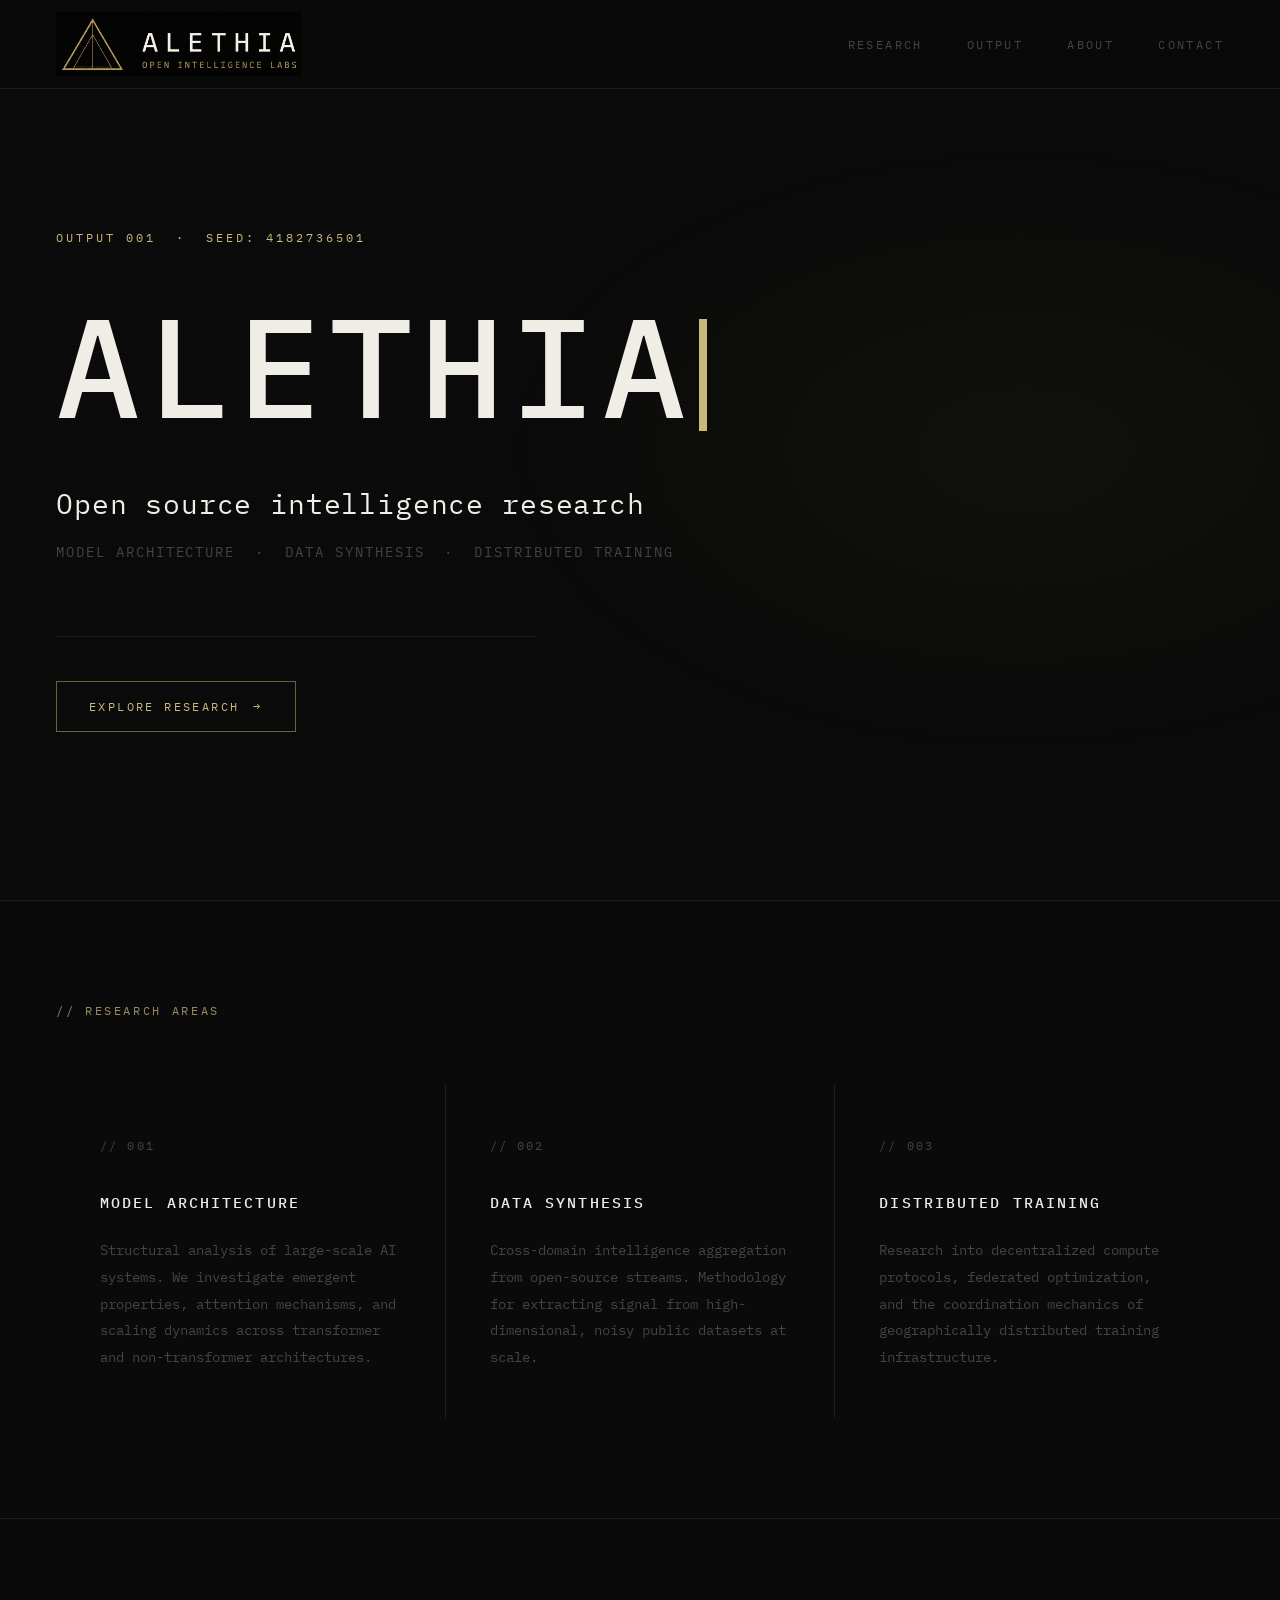
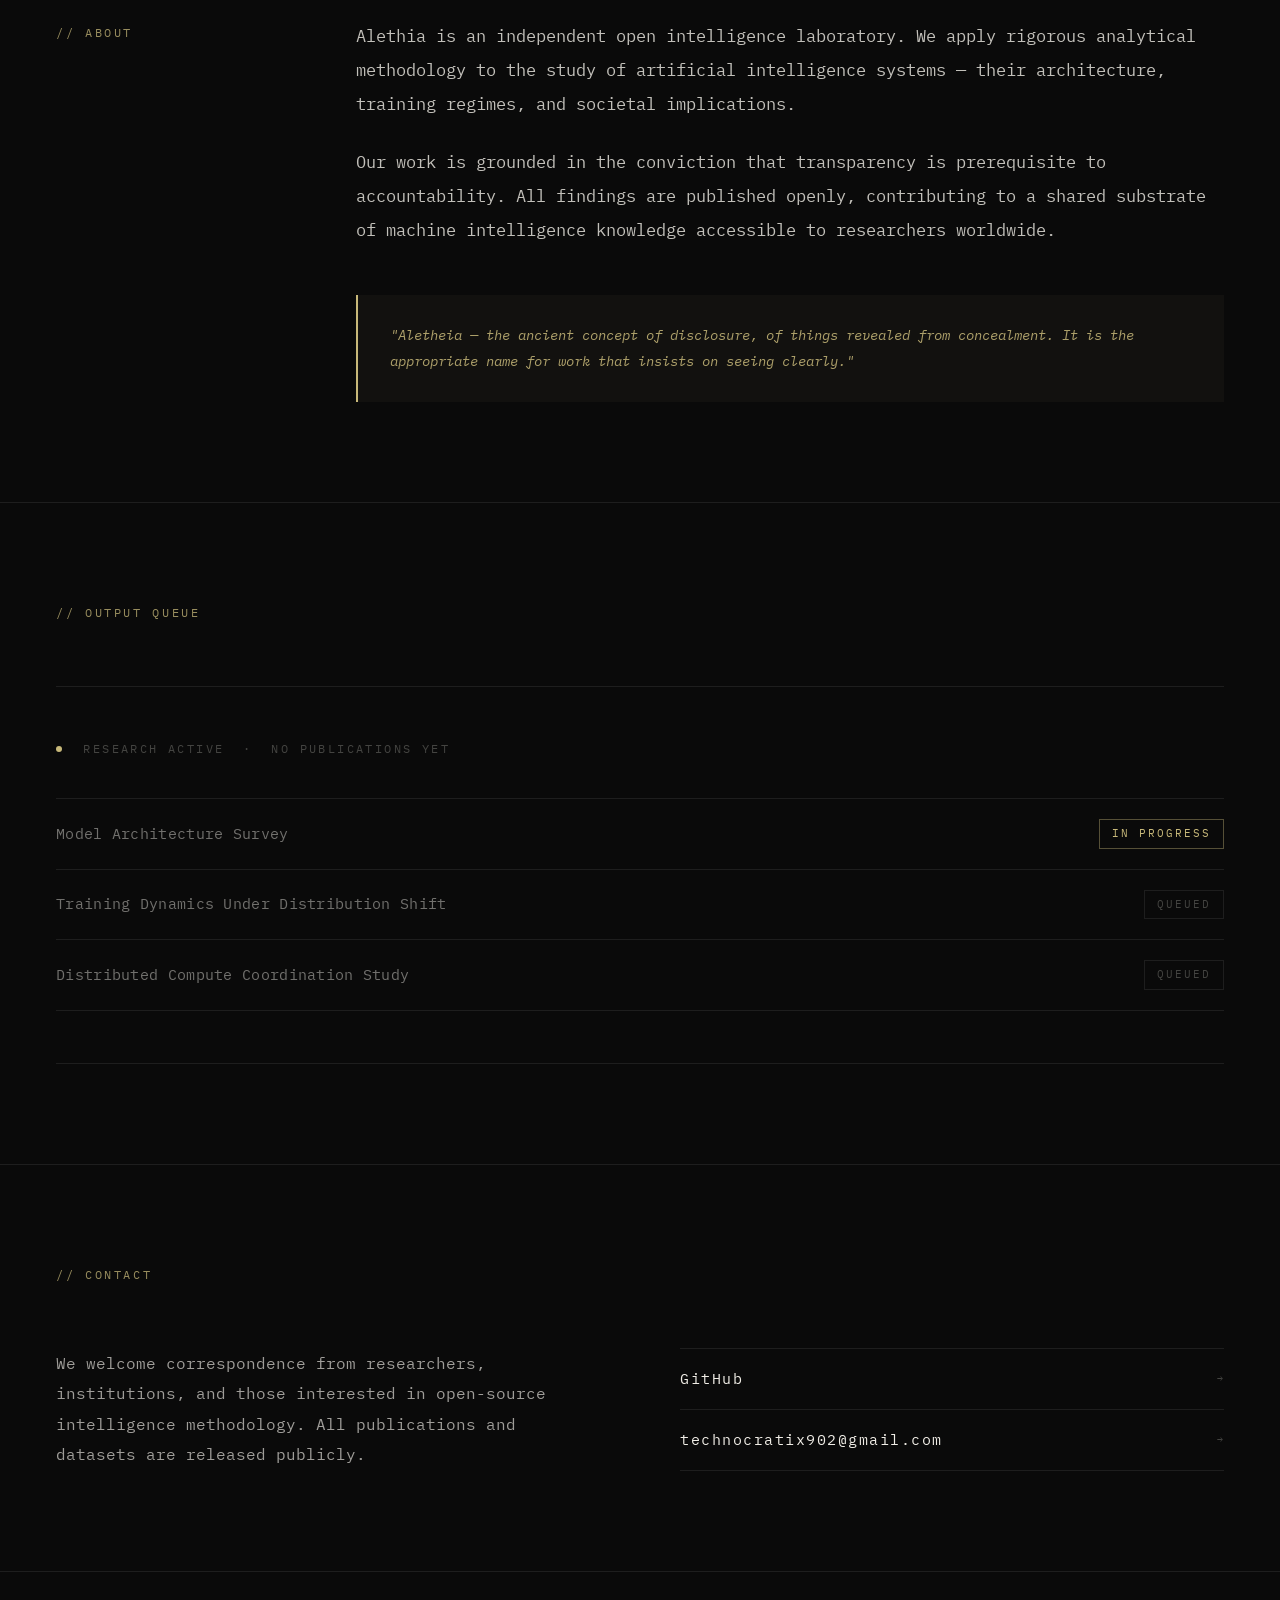
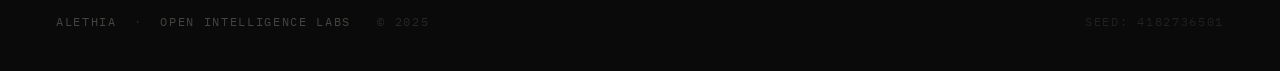
==== index.html @ 5078a52f "Initial site — Alethia Open Intelligence Labs" ====
<!DOCTYPE html>
<html lang="en">
<head>
    <meta charset="UTF-8">
    <meta name="viewport" content="width=device-width, initial-scale=1.0">
    <title>Alethia — Open Intelligence Labs</title>
    <meta name="description" content="Independent open intelligence research. Model architecture · Data synthesis · Distributed training.">
    <link rel="preconnect" href="https://fonts.googleapis.com">
    <link rel="preconnect" href="https://fonts.gstatic.com" crossorigin>
    <link href="https://fonts.googleapis.com/css2?family=IBM+Plex+Mono:ital,wght@0,400;0,500;0,600;1,400&display=swap" rel="stylesheet">
    <style>
        *, *::before, *::after { box-sizing: border-box; margin: 0; padding: 0; }

        :root {
            --void:     #0a0a0a;
            --gold:     #c8b97a;
            --parchment:#f0ede6;
            --surface:  #1e1e1e;
            --muted:    #444441;
            --mono: 'IBM Plex Mono', 'Fira Code', 'JetBrains Mono', monospace;
        }

        html { scroll-behavior: smooth; }

        body {
            background: var(--void);
            color: var(--parchment);
            font-family: var(--mono);
            font-size: 14px;
            font-weight: 400;
            line-height: 1.6;
            -webkit-font-smoothing: antialiased;
            -moz-osx-font-smoothing: grayscale;
        }

        /* ─── NAV ─────────────────────────────────────────────── */
        nav {
            position: fixed;
            top: 0; left: 0; right: 0;
            z-index: 100;
            display: flex;
            align-items: center;
            justify-content: space-between;
            padding: 12px 56px;
            background: rgba(10,10,10,0.92);
            border-bottom: 1px solid var(--surface);
            backdrop-filter: blur(8px);
        }

        .nav-brand {
            display: flex;
            align-items: center;
            text-decoration: none;
        }

        .nav-brand img {
            height: 64px;
            width: auto;
            display: block;
        }

        .nav-links {
            display: flex;
            gap: 44px;
            list-style: none;
        }

        .nav-links a {
            font-size: 12px;
            letter-spacing: 0.2em;
            color: var(--muted);
            text-decoration: none;
            text-transform: uppercase;
            transition: color 0.18s;
        }

        .nav-links a:hover { color: var(--parchment); }

        /* ─── HERO ────────────────────────────────────────────── */
        .hero {
            min-height: 100vh;
            padding: 160px 56px 100px;
            display: flex;
            flex-direction: column;
            justify-content: center;
            position: relative;
            overflow: hidden;
        }

        .hero::before {
            content: '';
            position: absolute;
            inset: 0;
            background: repeating-linear-gradient(
                0deg,
                transparent,
                transparent 3px,
                rgba(255,255,255,0.008) 3px,
                rgba(255,255,255,0.008) 4px
            );
            pointer-events: none;
        }

        .hero::after {
            content: '';
            position: absolute;
            inset: 0;
            background:
                radial-gradient(ellipse 60% 50% at 80% 50%, rgba(200,185,122,0.04) 0%, transparent 70%);
            pointer-events: none;
        }

        .hero-meta {
            font-size: 12px;
            letter-spacing: 0.25em;
            color: var(--gold);
            text-transform: uppercase;
            margin-bottom: 52px;
            opacity: 0.75;
        }

        .hero-title {
            font-size: clamp(64px, 11vw, 140px);
            font-weight: 500;
            letter-spacing: 0.05em;
            line-height: 0.95;
            color: var(--parchment);
            margin-bottom: 44px;
            position: relative;
            z-index: 1;
        }

        .cursor {
            display: inline-block;
            width: 0.055em;
            height: 0.8em;
            background: var(--gold);
            margin-left: 6px;
            vertical-align: middle;
            position: relative;
            top: -0.05em;
            animation: blink 1.1s step-end infinite;
        }

        @keyframes blink {
            0%, 100% { opacity: 1; }
            50%       { opacity: 0; }
        }

        .hero-heading {
            font-size: clamp(19px, 2.4vw, 28px);
            font-weight: 400;
            color: var(--parchment);
            letter-spacing: 0.03em;
            margin-bottom: 14px;
            position: relative;
            z-index: 1;
        }

        .hero-body {
            font-size: 14px;
            color: var(--muted);
            letter-spacing: 0.14em;
            text-transform: uppercase;
            margin-bottom: 72px;
            position: relative;
            z-index: 1;
        }

        .hero-rule {
            width: 480px;
            max-width: 100%;
            height: 1px;
            background: var(--surface);
            margin-bottom: 44px;
        }

        .hero-cta {
            display: inline-flex;
            align-items: center;
            gap: 14px;
            font-size: 12px;
            letter-spacing: 0.2em;
            text-transform: uppercase;
            color: var(--gold);
            text-decoration: none;
            border: 1px solid rgba(200,185,122,0.5);
            padding: 15px 32px;
            position: relative;
            z-index: 1;
            width: fit-content;
            transition: background 0.2s, color 0.2s, border-color 0.2s;
        }

        .hero-cta:hover {
            background: var(--gold);
            color: var(--void);
            border-color: var(--gold);
        }

        .hero-cta-arrow {
            transition: transform 0.2s;
        }

        .hero-cta:hover .hero-cta-arrow { transform: translateX(4px); }

        /* ─── SECTION BASE ────────────────────────────────────── */
        .section {
            padding: 100px 56px;
            border-top: 1px solid var(--surface);
        }

        .section-label {
            font-size: 12px;
            letter-spacing: 0.22em;
            color: var(--gold);
            text-transform: uppercase;
            margin-bottom: 64px;
            opacity: 0.75;
        }

        /* ─── PILLARS ─────────────────────────────────────────── */
        .pillars-grid {
            display: grid;
            grid-template-columns: repeat(3, 1fr);
            background: var(--surface);
            gap: 1px;
        }

        .pillar {
            background: var(--void);
            padding: 52px 44px 48px;
            transition: background 0.18s;
        }

        .pillar:hover { background: #0e0e0e; }

        .pillar-index {
            font-size: 12px;
            letter-spacing: 0.18em;
            color: var(--muted);
            margin-bottom: 36px;
        }

        .pillar-title {
            font-size: 15px;
            font-weight: 500;
            letter-spacing: 0.14em;
            color: var(--parchment);
            text-transform: uppercase;
            margin-bottom: 22px;
        }

        .pillar-desc {
            font-size: 14px;
            color: var(--muted);
            line-height: 1.9;
        }

        /* ─── ABOUT ───────────────────────────────────────────── */
        .about-grid {
            display: grid;
            grid-template-columns: 220px 1fr;
            gap: 80px;
            align-items: start;
        }

        .about-label-col {
            font-size: 12px;
            letter-spacing: 0.22em;
            color: var(--gold);
            text-transform: uppercase;
            opacity: 0.75;
            padding-top: 4px;
        }

        .about-text p {
            font-size: 17px;
            line-height: 2;
            color: rgba(240,237,230,0.8);
        }

        .about-text p + p { margin-top: 24px; }

        .about-callout {
            margin-top: 48px;
            padding: 28px 32px;
            border-left: 2px solid var(--gold);
            background: rgba(200,185,122,0.04);
        }

        .about-callout p {
            font-size: 14px;
            font-style: italic;
            color: var(--gold);
            line-height: 1.8;
            opacity: 0.85;
        }

        /* ─── OUTPUT ──────────────────────────────────────────── */
        .output-pending {
            border-top: 1px solid var(--surface);
            border-bottom: 1px solid var(--surface);
            padding: 52px 0;
        }

        .output-status {
            font-size: 12px;
            letter-spacing: 0.2em;
            color: var(--muted);
            text-transform: uppercase;
            margin-bottom: 40px;
        }

        .output-status-dot {
            display: inline-block;
            width: 6px;
            height: 6px;
            background: var(--gold);
            border-radius: 50%;
            margin-right: 12px;
            vertical-align: middle;
            position: relative;
            top: -1px;
            animation: pulse 2s ease-in-out infinite;
        }

        @keyframes pulse {
            0%, 100% { opacity: 1; }
            50%       { opacity: 0.3; }
        }

        .output-queue {
            list-style: none;
            display: flex;
            flex-direction: column;
            gap: 0;
        }

        .output-queue-item {
            display: flex;
            align-items: center;
            justify-content: space-between;
            padding: 20px 0;
            border-bottom: 1px solid var(--surface);
            gap: 32px;
        }

        .output-queue-item:first-child { border-top: 1px solid var(--surface); }

        .output-queue-title {
            font-size: 15px;
            color: rgba(240,237,230,0.45);
            letter-spacing: 0.02em;
            flex: 1;
        }

        .output-queue-tag {
            font-size: 11px;
            letter-spacing: 0.18em;
            text-transform: uppercase;
            padding: 5px 12px;
            border: 1px solid var(--surface);
            color: var(--muted);
            white-space: nowrap;
        }

        .output-queue-tag.active {
            border-color: rgba(200,185,122,0.4);
            color: var(--gold);
        }

        /* ─── CONTACT ─────────────────────────────────────────── */
        .contact-grid {
            display: grid;
            grid-template-columns: 1fr 1fr;
            gap: 80px;
            align-items: start;
        }

        .contact-intro {
            font-size: 16px;
            color: rgba(240,237,230,0.65);
            line-height: 1.9;
        }

        .contact-links {
            display: flex;
            flex-direction: column;
            gap: 0;
        }

        .contact-link {
            display: flex;
            align-items: center;
            justify-content: space-between;
            padding: 18px 0;
            border-bottom: 1px solid var(--surface);
            text-decoration: none;
            color: var(--parchment);
            font-size: 15px;
            letter-spacing: 0.1em;
            transition: color 0.18s;
        }

        .contact-link:first-child { border-top: 1px solid var(--surface); }
        .contact-link:hover { color: var(--gold); }

        .contact-link-arrow {
            font-size: 10px;
            color: var(--muted);
            transition: color 0.18s, transform 0.18s;
        }

        .contact-link:hover .contact-link-arrow {
            color: var(--gold);
            transform: translateX(4px);
        }

        /* ─── FOOTER ──────────────────────────────────────────── */
        footer {
            padding: 40px 56px;
            border-top: 1px solid var(--surface);
            display: flex;
            align-items: center;
            justify-content: space-between;
        }

        .footer-left {
            font-size: 12px;
            letter-spacing: 0.14em;
            color: var(--muted);
        }

        .footer-left span {
            color: rgba(68,68,65,0.5);
        }

        .footer-right {
            font-size: 12px;
            letter-spacing: 0.14em;
            color: rgba(68,68,65,0.4);
        }

        /* ─── FADE-IN ─────────────────────────────────────────── */
        .fade-in {
            opacity: 0;
            transform: translateY(16px);
            animation: fadeUp 0.7s cubic-bezier(0.16,1,0.3,1) forwards;
        }

        @keyframes fadeUp {
            to { opacity: 1; transform: translateY(0); }
        }

        .hero-meta    { animation-delay: 0.1s; }
        .hero-title   { animation-delay: 0.22s; }
        .hero-heading { animation-delay: 0.32s; }
        .hero-body    { animation-delay: 0.38s; }
        .hero-rule    { animation-delay: 0.44s; }
        .hero-cta     { animation-delay: 0.52s; }

        /* ─── RESPONSIVE ──────────────────────────────────────── */
        @media (max-width: 900px) {
            nav { padding: 18px 28px; }
            .nav-links { display: none; }
            .hero { padding: 120px 28px 80px; }
            .section { padding: 72px 28px; }
            .pillars-grid { grid-template-columns: 1fr; }
            .about-grid { grid-template-columns: 1fr; gap: 28px; }
            .output-item { grid-template-columns: 80px 1fr; }
            .output-date { display: none; }
            .contact-grid { grid-template-columns: 1fr; gap: 48px; }
            footer { padding: 32px 28px; flex-direction: column; gap: 16px; text-align: center; }
        }
    </style>
</head>
<body>

<!-- ── NAV ─────────────────────────────────────────────────────────── -->
<nav>
    <a href="#" class="nav-brand">
        <img src="Logo.png" alt="Alethia — Open Intelligence Labs">
    </a>
    <ul class="nav-links">
        <li><a href="#research">Research</a></li>
        <li><a href="#output">Output</a></li>
        <li><a href="#about">About</a></li>
        <li><a href="#contact">Contact</a></li>
    </ul>
</nav>

<!-- ── HERO ────────────────────────────────────────────────────────── -->
<section class="hero">
    <div class="hero-meta fade-in">OUTPUT 001 &nbsp;·&nbsp; SEED: 4182736501</div>
    <h1 class="hero-title fade-in">ALETHIA<span class="cursor"></span></h1>
    <p class="hero-heading fade-in">Open source intelligence research</p>
    <p class="hero-body fade-in">Model architecture &nbsp;·&nbsp; Data synthesis &nbsp;·&nbsp; Distributed training</p>
    <div class="hero-rule fade-in"></div>
    <a href="#research" class="hero-cta fade-in">
        Explore Research <span class="hero-cta-arrow">→</span>
    </a>
</section>

<!-- ── RESEARCH PILLARS ─────────────────────────────────────────────── -->
<section class="section" id="research">
    <div class="section-label">// Research Areas</div>
    <div class="pillars-grid">
        <div class="pillar">
            <div class="pillar-index">// 001</div>
            <div class="pillar-title">Model Architecture</div>
            <p class="pillar-desc">Structural analysis of large-scale AI systems. We investigate emergent properties, attention mechanisms, and scaling dynamics across transformer and non-transformer architectures.</p>
        </div>
        <div class="pillar">
            <div class="pillar-index">// 002</div>
            <div class="pillar-title">Data Synthesis</div>
            <p class="pillar-desc">Cross-domain intelligence aggregation from open-source streams. Methodology for extracting signal from high-dimensional, noisy public datasets at scale.</p>
        </div>
        <div class="pillar">
            <div class="pillar-index">// 003</div>
            <div class="pillar-title">Distributed Training</div>
            <p class="pillar-desc">Research into decentralized compute protocols, federated optimization, and the coordination mechanics of geographically distributed training infrastructure.</p>
        </div>
    </div>
</section>

<!-- ── ABOUT ────────────────────────────────────────────────────────── -->
<section class="section" id="about">
    <div class="about-grid">
        <div class="about-label-col">// About</div>
        <div class="about-text">
            <p>Alethia is an independent open intelligence laboratory. We apply rigorous analytical methodology to the study of artificial intelligence systems — their architecture, training regimes, and societal implications.</p>
            <p>Our work is grounded in the conviction that transparency is prerequisite to accountability. All findings are published openly, contributing to a shared substrate of machine intelligence knowledge accessible to researchers worldwide.</p>
            <div class="about-callout">
                <p>"Aletheia — the ancient concept of disclosure, of things revealed from concealment. It is the appropriate name for work that insists on seeing clearly."</p>
            </div>
        </div>
    </div>
</section>

<!-- ── OUTPUT ───────────────────────────────────────────────────────── -->
<section class="section" id="output">
    <div class="section-label">// Output Queue</div>
    <div class="output-pending">
        <div class="output-status">
            <span class="output-status-dot"></span>
            Research active &nbsp;·&nbsp; No publications yet
        </div>
        <ul class="output-queue">
            <li class="output-queue-item">
                <span class="output-queue-title">Model Architecture Survey</span>
                <span class="output-queue-tag active">In Progress</span>
            </li>
            <li class="output-queue-item">
                <span class="output-queue-title">Training Dynamics Under Distribution Shift</span>
                <span class="output-queue-tag">Queued</span>
            </li>
            <li class="output-queue-item">
                <span class="output-queue-title">Distributed Compute Coordination Study</span>
                <span class="output-queue-tag">Queued</span>
            </li>
        </ul>
    </div>
</section>

<!-- ── CONTACT ──────────────────────────────────────────────────────── -->
<section class="section" id="contact">
    <div class="section-label">// Contact</div>
    <div class="contact-grid">
        <p class="contact-intro">We welcome correspondence from researchers, institutions, and those interested in open-source intelligence methodology. All publications and datasets are released publicly.</p>
        <div class="contact-links">
            <a href="https://github.com/Alethia-Research" target="_blank" rel="noopener" class="contact-link">
                GitHub
                <span class="contact-link-arrow">→</span>
            </a>
            <a href="mailto:technocratix902@gmail.com" class="contact-link">
                technocratix902@gmail.com
                <span class="contact-link-arrow">→</span>
            </a>
        </div>
    </div>
</section>

<!-- ── FOOTER ───────────────────────────────────────────────────────── -->
<footer>
    <div class="footer-left">
        ALETHIA &nbsp;<span>·</span>&nbsp; OPEN INTELLIGENCE LABS
        &nbsp;&nbsp;<span>© 2025</span>
    </div>
    <div class="footer-right">SEED: 4182736501</div>
</footer>

</body>
</html>
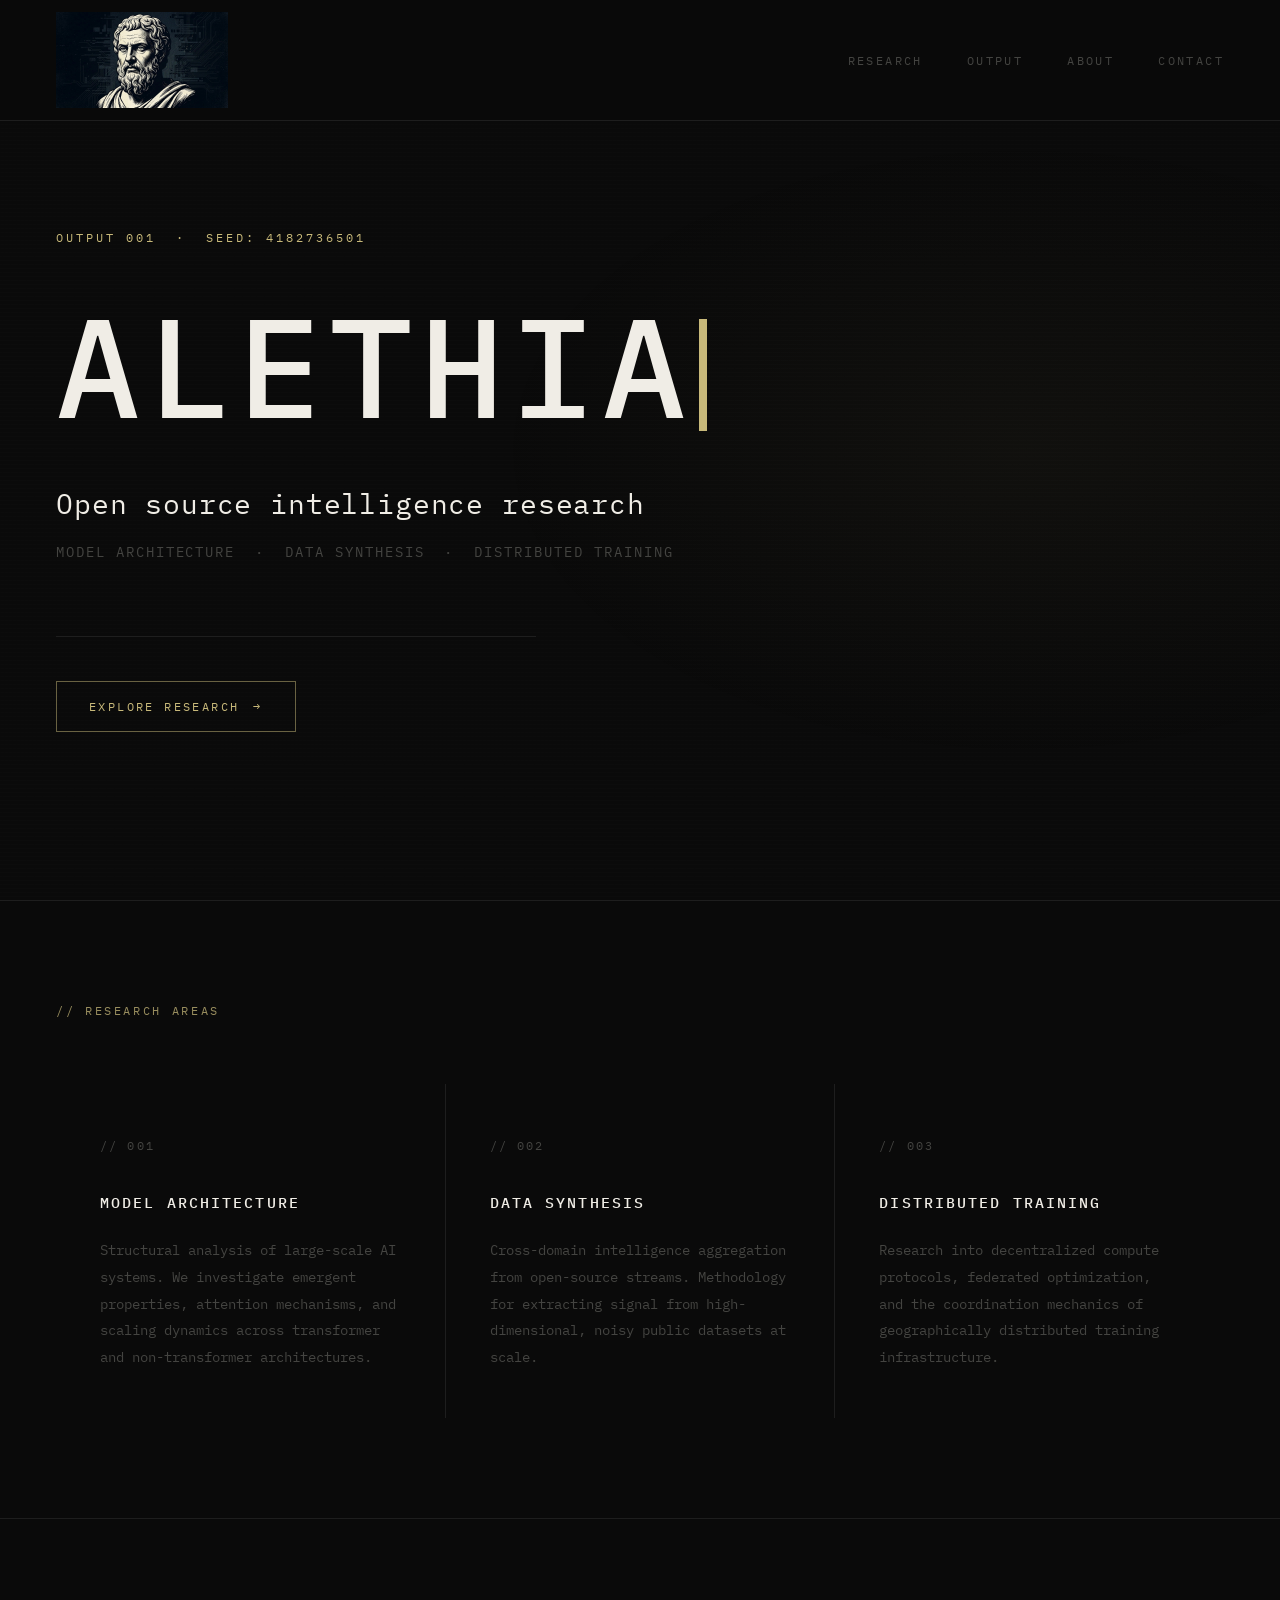
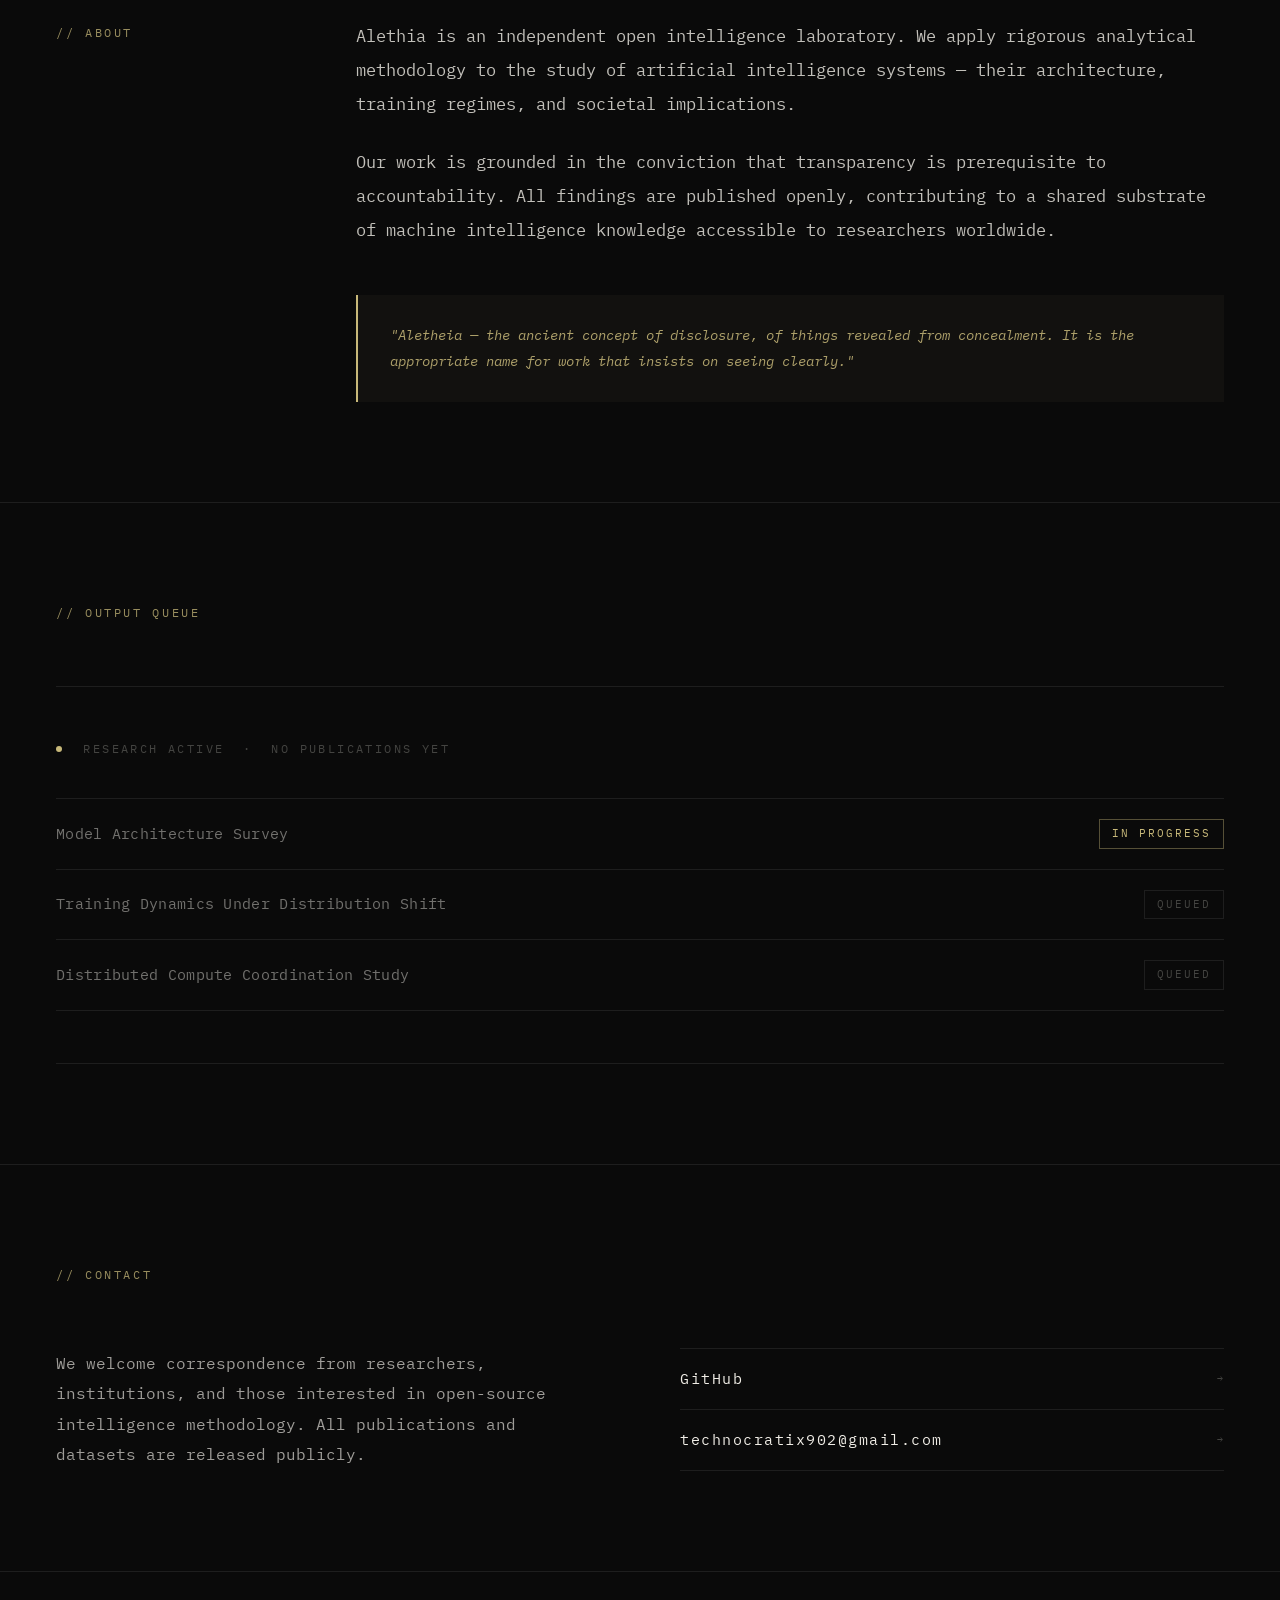
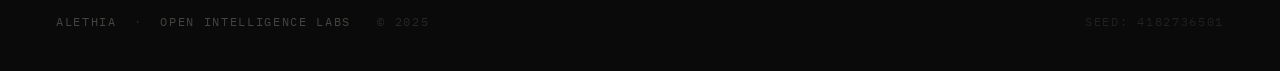
==== commit f863ed52: "feat(nav): swap logo to JPEG and increase nav height to 96px" ====
--- a/index.html
+++ b/index.html
@@ -54,7 +54,7 @@
         }
 
         .nav-brand img {
-            height: 64px;
+            height: 96px;
             width: auto;
             display: block;
         }
@@ -480,7 +480,7 @@
 <!-- ── NAV ─────────────────────────────────────────────────────────── -->
 <nav>
     <a href="#" class="nav-brand">
-        <img src="Logo.png" alt="Alethia — Open Intelligence Labs">
+        <img src="Logo.jpeg" alt="Alethia — Open Intelligence Labs">
     </a>
     <ul class="nav-links">
         <li><a href="#research">Research</a></li>
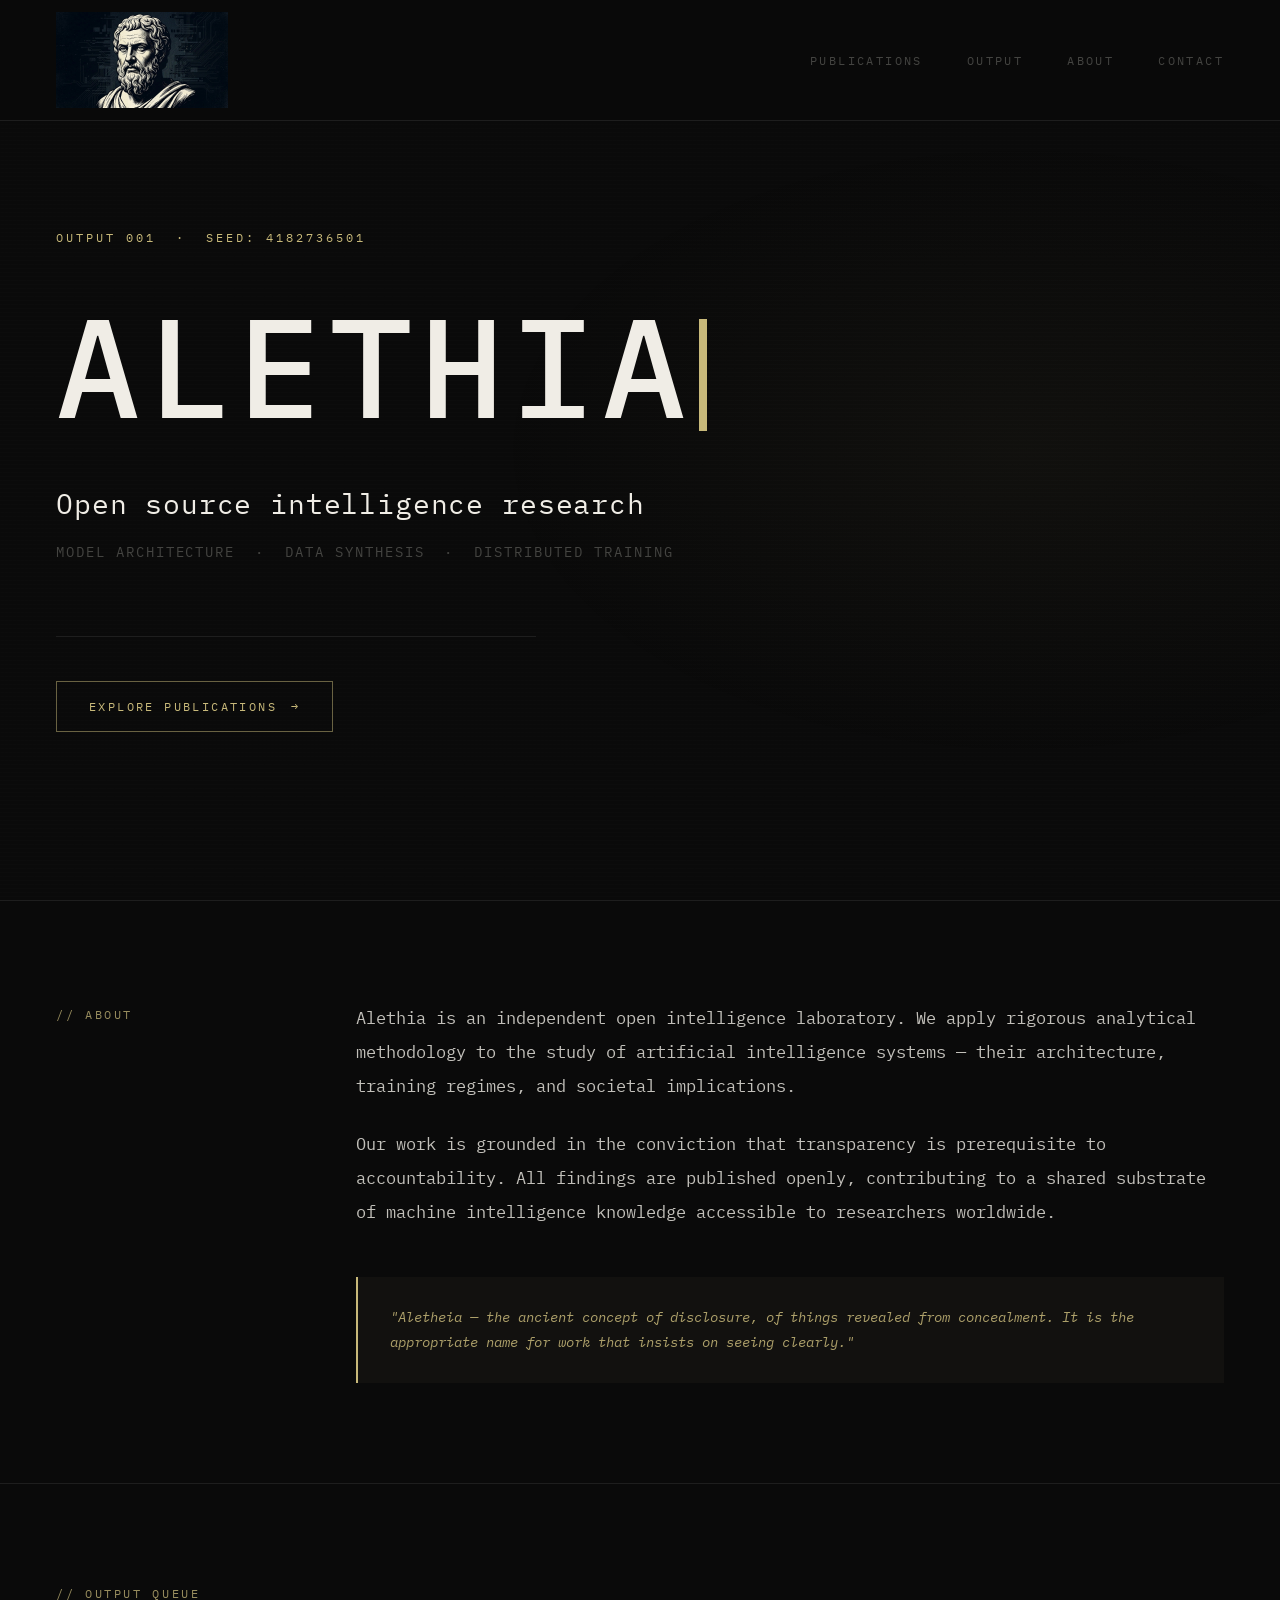
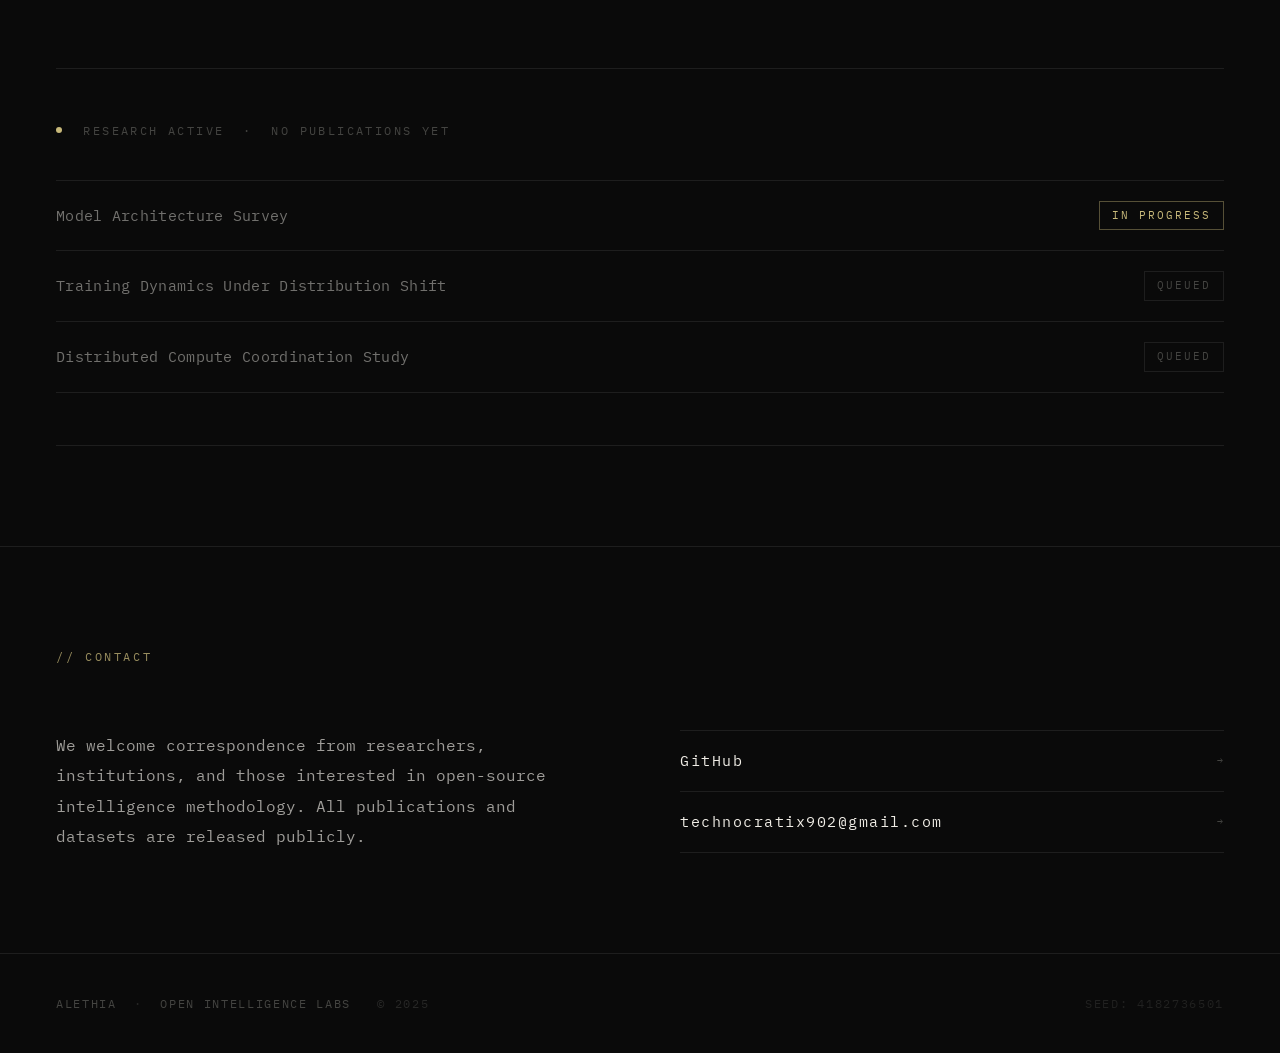
==== commit 8fb6a382: "feat: add publications page with MCP security report Move research content to standalone publication" ====
--- a/index.html
+++ b/index.html
@@ -483,7 +483,7 @@
         <img src="Logo.jpeg" alt="Alethia — Open Intelligence Labs">
     </a>
     <ul class="nav-links">
-        <li><a href="#research">Research</a></li>
+        <li><a href="publications.html">Publications</a></li>
         <li><a href="#output">Output</a></li>
         <li><a href="#about">About</a></li>
         <li><a href="#contact">Contact</a></li>
@@ -497,31 +497,9 @@
     <p class="hero-heading fade-in">Open source intelligence research</p>
     <p class="hero-body fade-in">Model architecture &nbsp;·&nbsp; Data synthesis &nbsp;·&nbsp; Distributed training</p>
     <div class="hero-rule fade-in"></div>
-    <a href="#research" class="hero-cta fade-in">
-        Explore Research <span class="hero-cta-arrow">→</span>
+    <a href="publications.html" class="hero-cta fade-in">
+        Explore Publications <span class="hero-cta-arrow">→</span>
     </a>
-</section>
-
-<!-- ── RESEARCH PILLARS ─────────────────────────────────────────────── -->
-<section class="section" id="research">
-    <div class="section-label">// Research Areas</div>
-    <div class="pillars-grid">
-        <div class="pillar">
-            <div class="pillar-index">// 001</div>
-            <div class="pillar-title">Model Architecture</div>
-            <p class="pillar-desc">Structural analysis of large-scale AI systems. We investigate emergent properties, attention mechanisms, and scaling dynamics across transformer and non-transformer architectures.</p>
-        </div>
-        <div class="pillar">
-            <div class="pillar-index">// 002</div>
-            <div class="pillar-title">Data Synthesis</div>
-            <p class="pillar-desc">Cross-domain intelligence aggregation from open-source streams. Methodology for extracting signal from high-dimensional, noisy public datasets at scale.</p>
-        </div>
-        <div class="pillar">
-            <div class="pillar-index">// 003</div>
-            <div class="pillar-title">Distributed Training</div>
-            <p class="pillar-desc">Research into decentralized compute protocols, federated optimization, and the coordination mechanics of geographically distributed training infrastructure.</p>
-        </div>
-    </div>
 </section>
 
 <!-- ── ABOUT ────────────────────────────────────────────────────────── -->
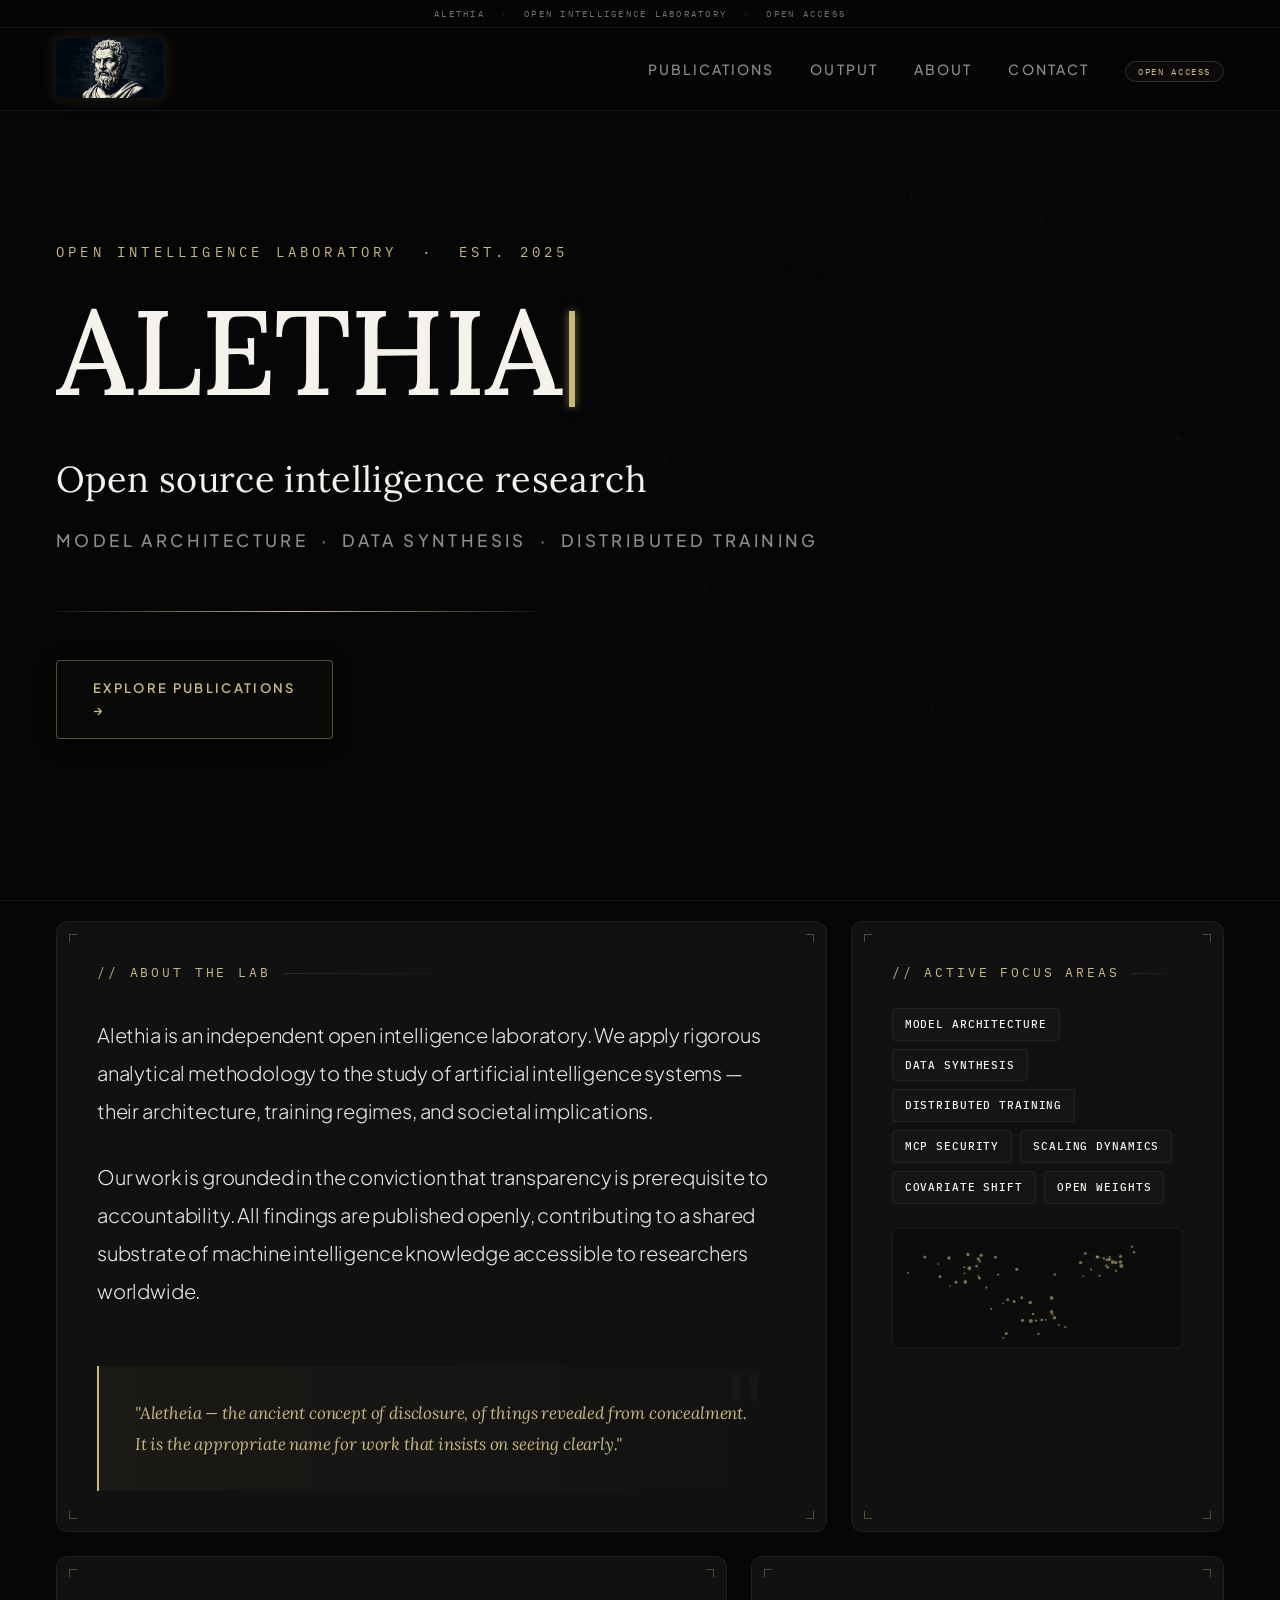
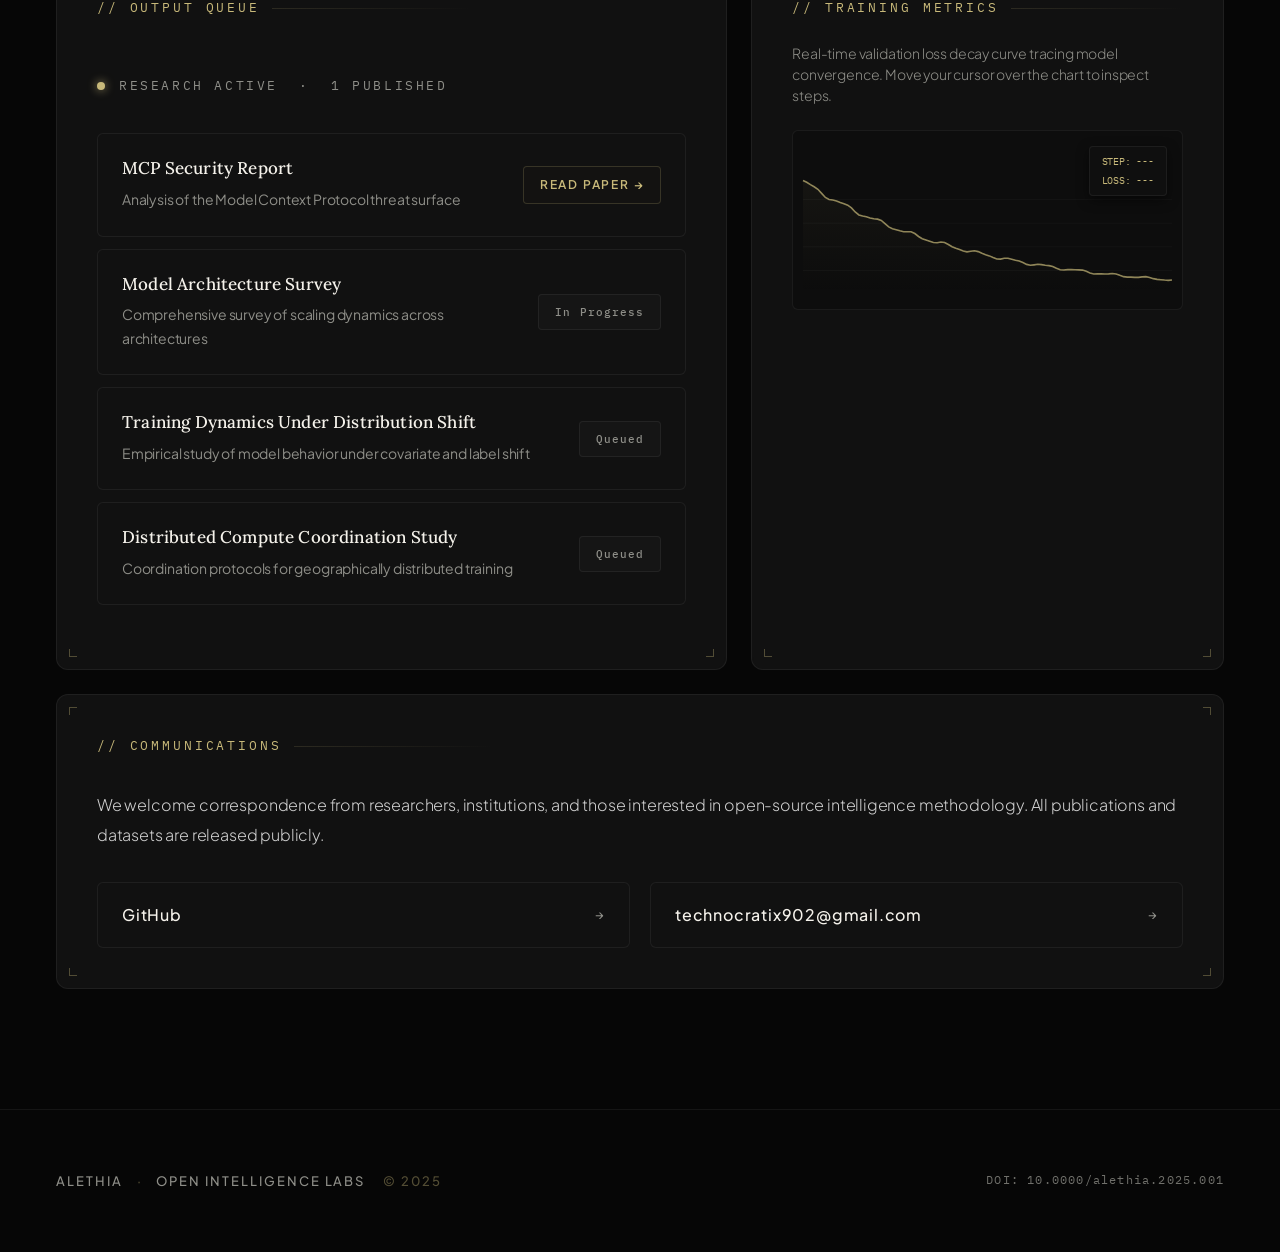
==== commit b78bd6f3: "design: overhaul landing and publication layout with bento grid, alchemical visuals, and enhanced ty" ====
--- a/index.html
+++ b/index.html
@@ -5,479 +5,23 @@
     <meta name="viewport" content="width=device-width, initial-scale=1.0">
     <title>Alethia — Open Intelligence Labs</title>
     <meta name="description" content="Independent open intelligence research. Model architecture · Data synthesis · Distributed training.">
-    <link rel="preconnect" href="https://fonts.googleapis.com">
-    <link rel="preconnect" href="https://fonts.gstatic.com" crossorigin>
-    <link href="https://fonts.googleapis.com/css2?family=IBM+Plex+Mono:ital,wght@0,400;0,500;0,600;1,400&display=swap" rel="stylesheet">
-    <style>
-        *, *::before, *::after { box-sizing: border-box; margin: 0; padding: 0; }
-
-        :root {
-            --void:     #0a0a0a;
-            --gold:     #c8b97a;
-            --parchment:#f0ede6;
-            --surface:  #1e1e1e;
-            --muted:    #444441;
-            --mono: 'IBM Plex Mono', 'Fira Code', 'JetBrains Mono', monospace;
-        }
-
-        html { scroll-behavior: smooth; }
-
-        body {
-            background: var(--void);
-            color: var(--parchment);
-            font-family: var(--mono);
-            font-size: 14px;
-            font-weight: 400;
-            line-height: 1.6;
-            -webkit-font-smoothing: antialiased;
-            -moz-osx-font-smoothing: grayscale;
-        }
-
-        /* ─── NAV ─────────────────────────────────────────────── */
-        nav {
-            position: fixed;
-            top: 0; left: 0; right: 0;
-            z-index: 100;
-            display: flex;
-            align-items: center;
-            justify-content: space-between;
-            padding: 12px 56px;
-            background: rgba(10,10,10,0.92);
-            border-bottom: 1px solid var(--surface);
-            backdrop-filter: blur(8px);
-        }
-
-        .nav-brand {
-            display: flex;
-            align-items: center;
-            text-decoration: none;
-        }
-
-        .nav-brand img {
-            height: 96px;
-            width: auto;
-            display: block;
-        }
-
-        .nav-links {
-            display: flex;
-            gap: 44px;
-            list-style: none;
-        }
-
-        .nav-links a {
-            font-size: 12px;
-            letter-spacing: 0.2em;
-            color: var(--muted);
-            text-decoration: none;
-            text-transform: uppercase;
-            transition: color 0.18s;
-        }
-
-        .nav-links a:hover { color: var(--parchment); }
-
-        /* ─── HERO ────────────────────────────────────────────── */
-        .hero {
-            min-height: 100vh;
-            padding: 160px 56px 100px;
-            display: flex;
-            flex-direction: column;
-            justify-content: center;
-            position: relative;
-            overflow: hidden;
-        }
-
-        .hero::before {
-            content: '';
-            position: absolute;
-            inset: 0;
-            background: repeating-linear-gradient(
-                0deg,
-                transparent,
-                transparent 3px,
-                rgba(255,255,255,0.008) 3px,
-                rgba(255,255,255,0.008) 4px
-            );
-            pointer-events: none;
-        }
-
-        .hero::after {
-            content: '';
-            position: absolute;
-            inset: 0;
-            background:
-                radial-gradient(ellipse 60% 50% at 80% 50%, rgba(200,185,122,0.04) 0%, transparent 70%);
-            pointer-events: none;
-        }
-
-        .hero-meta {
-            font-size: 12px;
-            letter-spacing: 0.25em;
-            color: var(--gold);
-            text-transform: uppercase;
-            margin-bottom: 52px;
-            opacity: 0.75;
-        }
-
-        .hero-title {
-            font-size: clamp(64px, 11vw, 140px);
-            font-weight: 500;
-            letter-spacing: 0.05em;
-            line-height: 0.95;
-            color: var(--parchment);
-            margin-bottom: 44px;
-            position: relative;
-            z-index: 1;
-        }
-
-        .cursor {
-            display: inline-block;
-            width: 0.055em;
-            height: 0.8em;
-            background: var(--gold);
-            margin-left: 6px;
-            vertical-align: middle;
-            position: relative;
-            top: -0.05em;
-            animation: blink 1.1s step-end infinite;
-        }
-
-        @keyframes blink {
-            0%, 100% { opacity: 1; }
-            50%       { opacity: 0; }
-        }
-
-        .hero-heading {
-            font-size: clamp(19px, 2.4vw, 28px);
-            font-weight: 400;
-            color: var(--parchment);
-            letter-spacing: 0.03em;
-            margin-bottom: 14px;
-            position: relative;
-            z-index: 1;
-        }
-
-        .hero-body {
-            font-size: 14px;
-            color: var(--muted);
-            letter-spacing: 0.14em;
-            text-transform: uppercase;
-            margin-bottom: 72px;
-            position: relative;
-            z-index: 1;
-        }
-
-        .hero-rule {
-            width: 480px;
-            max-width: 100%;
-            height: 1px;
-            background: var(--surface);
-            margin-bottom: 44px;
-        }
-
-        .hero-cta {
-            display: inline-flex;
-            align-items: center;
-            gap: 14px;
-            font-size: 12px;
-            letter-spacing: 0.2em;
-            text-transform: uppercase;
-            color: var(--gold);
-            text-decoration: none;
-            border: 1px solid rgba(200,185,122,0.5);
-            padding: 15px 32px;
-            position: relative;
-            z-index: 1;
-            width: fit-content;
-            transition: background 0.2s, color 0.2s, border-color 0.2s;
-        }
-
-        .hero-cta:hover {
-            background: var(--gold);
-            color: var(--void);
-            border-color: var(--gold);
-        }
-
-        .hero-cta-arrow {
-            transition: transform 0.2s;
-        }
-
-        .hero-cta:hover .hero-cta-arrow { transform: translateX(4px); }
-
-        /* ─── SECTION BASE ────────────────────────────────────── */
-        .section {
-            padding: 100px 56px;
-            border-top: 1px solid var(--surface);
-        }
-
-        .section-label {
-            font-size: 12px;
-            letter-spacing: 0.22em;
-            color: var(--gold);
-            text-transform: uppercase;
-            margin-bottom: 64px;
-            opacity: 0.75;
-        }
-
-        /* ─── PILLARS ─────────────────────────────────────────── */
-        .pillars-grid {
-            display: grid;
-            grid-template-columns: repeat(3, 1fr);
-            background: var(--surface);
-            gap: 1px;
-        }
-
-        .pillar {
-            background: var(--void);
-            padding: 52px 44px 48px;
-            transition: background 0.18s;
-        }
-
-        .pillar:hover { background: #0e0e0e; }
-
-        .pillar-index {
-            font-size: 12px;
-            letter-spacing: 0.18em;
-            color: var(--muted);
-            margin-bottom: 36px;
-        }
-
-        .pillar-title {
-            font-size: 15px;
-            font-weight: 500;
-            letter-spacing: 0.14em;
-            color: var(--parchment);
-            text-transform: uppercase;
-            margin-bottom: 22px;
-        }
-
-        .pillar-desc {
-            font-size: 14px;
-            color: var(--muted);
-            line-height: 1.9;
-        }
-
-        /* ─── ABOUT ───────────────────────────────────────────── */
-        .about-grid {
-            display: grid;
-            grid-template-columns: 220px 1fr;
-            gap: 80px;
-            align-items: start;
-        }
-
-        .about-label-col {
-            font-size: 12px;
-            letter-spacing: 0.22em;
-            color: var(--gold);
-            text-transform: uppercase;
-            opacity: 0.75;
-            padding-top: 4px;
-        }
-
-        .about-text p {
-            font-size: 17px;
-            line-height: 2;
-            color: rgba(240,237,230,0.8);
-        }
-
-        .about-text p + p { margin-top: 24px; }
-
-        .about-callout {
-            margin-top: 48px;
-            padding: 28px 32px;
-            border-left: 2px solid var(--gold);
-            background: rgba(200,185,122,0.04);
-        }
-
-        .about-callout p {
-            font-size: 14px;
-            font-style: italic;
-            color: var(--gold);
-            line-height: 1.8;
-            opacity: 0.85;
-        }
-
-        /* ─── OUTPUT ──────────────────────────────────────────── */
-        .output-pending {
-            border-top: 1px solid var(--surface);
-            border-bottom: 1px solid var(--surface);
-            padding: 52px 0;
-        }
-
-        .output-status {
-            font-size: 12px;
-            letter-spacing: 0.2em;
-            color: var(--muted);
-            text-transform: uppercase;
-            margin-bottom: 40px;
-        }
-
-        .output-status-dot {
-            display: inline-block;
-            width: 6px;
-            height: 6px;
-            background: var(--gold);
-            border-radius: 50%;
-            margin-right: 12px;
-            vertical-align: middle;
-            position: relative;
-            top: -1px;
-            animation: pulse 2s ease-in-out infinite;
-        }
-
-        @keyframes pulse {
-            0%, 100% { opacity: 1; }
-            50%       { opacity: 0.3; }
-        }
-
-        .output-queue {
-            list-style: none;
-            display: flex;
-            flex-direction: column;
-            gap: 0;
-        }
-
-        .output-queue-item {
-            display: flex;
-            align-items: center;
-            justify-content: space-between;
-            padding: 20px 0;
-            border-bottom: 1px solid var(--surface);
-            gap: 32px;
-        }
-
-        .output-queue-item:first-child { border-top: 1px solid var(--surface); }
-
-        .output-queue-title {
-            font-size: 15px;
-            color: rgba(240,237,230,0.45);
-            letter-spacing: 0.02em;
-            flex: 1;
-        }
-
-        .output-queue-tag {
-            font-size: 11px;
-            letter-spacing: 0.18em;
-            text-transform: uppercase;
-            padding: 5px 12px;
-            border: 1px solid var(--surface);
-            color: var(--muted);
-            white-space: nowrap;
-        }
-
-        .output-queue-tag.active {
-            border-color: rgba(200,185,122,0.4);
-            color: var(--gold);
-        }
-
-        /* ─── CONTACT ─────────────────────────────────────────── */
-        .contact-grid {
-            display: grid;
-            grid-template-columns: 1fr 1fr;
-            gap: 80px;
-            align-items: start;
-        }
-
-        .contact-intro {
-            font-size: 16px;
-            color: rgba(240,237,230,0.65);
-            line-height: 1.9;
-        }
-
-        .contact-links {
-            display: flex;
-            flex-direction: column;
-            gap: 0;
-        }
-
-        .contact-link {
-            display: flex;
-            align-items: center;
-            justify-content: space-between;
-            padding: 18px 0;
-            border-bottom: 1px solid var(--surface);
-            text-decoration: none;
-            color: var(--parchment);
-            font-size: 15px;
-            letter-spacing: 0.1em;
-            transition: color 0.18s;
-        }
-
-        .contact-link:first-child { border-top: 1px solid var(--surface); }
-        .contact-link:hover { color: var(--gold); }
-
-        .contact-link-arrow {
-            font-size: 10px;
-            color: var(--muted);
-            transition: color 0.18s, transform 0.18s;
-        }
-
-        .contact-link:hover .contact-link-arrow {
-            color: var(--gold);
-            transform: translateX(4px);
-        }
-
-        /* ─── FOOTER ──────────────────────────────────────────── */
-        footer {
-            padding: 40px 56px;
-            border-top: 1px solid var(--surface);
-            display: flex;
-            align-items: center;
-            justify-content: space-between;
-        }
-
-        .footer-left {
-            font-size: 12px;
-            letter-spacing: 0.14em;
-            color: var(--muted);
-        }
-
-        .footer-left span {
-            color: rgba(68,68,65,0.5);
-        }
-
-        .footer-right {
-            font-size: 12px;
-            letter-spacing: 0.14em;
-            color: rgba(68,68,65,0.4);
-        }
-
-        /* ─── FADE-IN ─────────────────────────────────────────── */
-        .fade-in {
-            opacity: 0;
-            transform: translateY(16px);
-            animation: fadeUp 0.7s cubic-bezier(0.16,1,0.3,1) forwards;
-        }
-
-        @keyframes fadeUp {
-            to { opacity: 1; transform: translateY(0); }
-        }
-
-        .hero-meta    { animation-delay: 0.1s; }
-        .hero-title   { animation-delay: 0.22s; }
-        .hero-heading { animation-delay: 0.32s; }
-        .hero-body    { animation-delay: 0.38s; }
-        .hero-rule    { animation-delay: 0.44s; }
-        .hero-cta     { animation-delay: 0.52s; }
-
-        /* ─── RESPONSIVE ──────────────────────────────────────── */
-        @media (max-width: 900px) {
-            nav { padding: 18px 28px; }
-            .nav-links { display: none; }
-            .hero { padding: 120px 28px 80px; }
-            .section { padding: 72px 28px; }
-            .pillars-grid { grid-template-columns: 1fr; }
-            .about-grid { grid-template-columns: 1fr; gap: 28px; }
-            .output-item { grid-template-columns: 80px 1fr; }
-            .output-date { display: none; }
-            .contact-grid { grid-template-columns: 1fr; gap: 48px; }
-            footer { padding: 32px 28px; flex-direction: column; gap: 16px; text-align: center; }
-        }
-    </style>
+    <link rel="stylesheet" href="style.css">
 </head>
 <body>
 
-<!-- ── NAV ─────────────────────────────────────────────────────────── -->
+<!-- ── SITE-WIDE BACKGROUND DUST CANVASES ── -->
+<canvas id="bg-dust" style="position: fixed; inset: 0; pointer-events: none; z-index: -1; width: 100vw; height: 100vh;"></canvas>
+
+<!-- ── AMBIENT BACKGROUND GLOWS ── -->
+<div class="ambient-glow glow-1"></div>
+<div class="ambient-glow glow-2"></div>
+
+<!-- ── MASTHEAD ── -->
+<div class="masthead">
+    Alethia <span>·</span> Open Intelligence Laboratory <span>·</span> Open Access
+</div>
+
+<!-- ── NAV ── -->
 <nav>
     <a href="#" class="nav-brand">
         <img src="Logo.jpeg" alt="Alethia — Open Intelligence Labs">
@@ -487,86 +31,751 @@
         <li><a href="#output">Output</a></li>
         <li><a href="#about">About</a></li>
         <li><a href="#contact">Contact</a></li>
+        <li><span class="open-access-badge">Open Access</span></li>
     </ul>
 </nav>
 
-<!-- ── HERO ────────────────────────────────────────────────────────── -->
+<!-- ── HERO ── -->
 <section class="hero">
-    <div class="hero-meta fade-in">OUTPUT 001 &nbsp;·&nbsp; SEED: 4182736501</div>
-    <h1 class="hero-title fade-in">ALETHIA<span class="cursor"></span></h1>
-    <p class="hero-heading fade-in">Open source intelligence research</p>
-    <p class="hero-body fade-in">Model architecture &nbsp;·&nbsp; Data synthesis &nbsp;·&nbsp; Distributed training</p>
-    <div class="hero-rule fade-in"></div>
-    <a href="publications.html" class="hero-cta fade-in">
+    <div class="hero-meta">Open Intelligence Laboratory &nbsp;·&nbsp; Est. 2025</div>
+    <h1 class="hero-title">ALETHIA<span class="cursor"></span></h1>
+    <p class="hero-heading">Open source intelligence research</p>
+    <p class="hero-body">Model architecture &nbsp;·&nbsp; Data synthesis &nbsp;·&nbsp; Distributed training</p>
+    <div class="hero-rule"></div>
+    <a href="publications.html" class="hero-cta">
         Explore Publications <span class="hero-cta-arrow">→</span>
     </a>
 </section>
 
-<!-- ── ABOUT ────────────────────────────────────────────────────────── -->
-<section class="section" id="about">
-    <div class="about-grid">
-        <div class="about-label-col">// About</div>
-        <div class="about-text">
-            <p>Alethia is an independent open intelligence laboratory. We apply rigorous analytical methodology to the study of artificial intelligence systems — their architecture, training regimes, and societal implications.</p>
-            <p>Our work is grounded in the conviction that transparency is prerequisite to accountability. All findings are published openly, contributing to a shared substrate of machine intelligence knowledge accessible to researchers worldwide.</p>
+<!-- ── BENTO CONTENT CONTAINER ── -->
+<main class="section reveal" style="padding-top: 20px;">
+    <div class="bento-grid">
+        
+        <!-- ABOUT CARD (Span 8) - ROW 1 -->
+        <div class="bento-card span-8" id="about">
+            <div class="tech-corner tl"></div><div class="tech-corner tr"></div>
+            <div class="tech-corner bl"></div><div class="tech-corner br"></div>
+            <div>
+                <div class="section-label" style="margin-bottom: 32px;">// About the Lab</div>
+                <div class="about-text">
+                    <p>Alethia is an independent open intelligence laboratory. We apply rigorous analytical methodology to the study of artificial intelligence systems — their architecture, training regimes, and societal implications.</p>
+                    <p>Our work is grounded in the conviction that transparency is prerequisite to accountability. All findings are published openly, contributing to a shared substrate of machine intelligence knowledge accessible to researchers worldwide.</p>
+                </div>
+            </div>
             <div class="about-callout">
                 <p>"Aletheia — the ancient concept of disclosure, of things revealed from concealment. It is the appropriate name for work that insists on seeing clearly."</p>
             </div>
         </div>
+
+        <!-- ACTIVE DOMAINS CARD (Span 4) - ROW 1 -->
+        <div class="bento-card span-4" id="domains">
+            <div class="tech-corner tl"></div><div class="tech-corner tr"></div>
+            <div class="tech-corner bl"></div><div class="tech-corner br"></div>
+            <div>
+                <div class="section-label" style="margin-bottom: 24px;">// Active Focus Areas</div>
+                <div style="display: flex; flex-wrap: wrap; gap: 8px; margin-bottom: 16px;">
+                    <span class="tag-pill">MODEL Architecture</span>
+                    <span class="tag-pill">DATA Synthesis</span>
+                    <span class="tag-pill">DISTRIBUTED Training</span>
+                    <span class="tag-pill">MCP Security</span>
+                    <span class="tag-pill">SCALING Dynamics</span>
+                    <span class="tag-pill">COVARIATE Shift</span>
+                    <span class="tag-pill">OPEN Weights</span>
+                </div>
+                <div class="vector-container">
+                    <canvas class="vector-canvas" id="vector-canvas"></canvas>
+                </div>
+            </div>
+        </div>
+
+        <!-- PUBLICATIONS CARD (Span 7) - ROW 2 -->
+        <div class="bento-card span-7" id="output">
+            <div class="tech-corner tl"></div><div class="tech-corner tr"></div>
+            <div class="tech-corner bl"></div><div class="tech-corner br"></div>
+            <div>
+                <div class="section-label" style="margin-bottom: 32px;">// Output Queue</div>
+                <div class="output-pending">
+                    <div class="output-status">
+                        <span class="output-status-dot"></span>
+                        Research active &nbsp;·&nbsp; 1 published
+                    </div>
+                    
+                    <a href="papers/aletheia-mcp-security-report.pdf" target="_blank" rel="noopener" class="pub-item" style="padding: 24px; margin-bottom: 12px; border-radius: 6px;">
+                        <div class="pub-item-info">
+                            <h4 style="font-size: 17px;">MCP Security Report</h4>
+                            <p style="font-size: 14px;">Analysis of the Model Context Protocol threat surface</p>
+                        </div>
+                        <span class="pub-item-link" style="padding: 8px 16px; font-size: 12px;">
+                            Read Paper →
+                        </span>
+                    </a>
+                    
+                    <div class="pub-item" style="padding: 24px; margin-bottom: 12px; border-radius: 6px;">
+                        <div class="pub-item-info">
+                            <h4 style="font-size: 17px;">Model Architecture Survey</h4>
+                            <p style="font-size: 14px;">Comprehensive survey of scaling dynamics across architectures</p>
+                        </div>
+                        <span class="pub-status-badge">In Progress</span>
+                    </div>
+                    
+                    <div class="pub-item" style="padding: 24px; margin-bottom: 12px; border-radius: 6px;">
+                        <div class="pub-item-info">
+                            <h4 style="font-size: 17px;">Training Dynamics Under Distribution Shift</h4>
+                            <p style="font-size: 14px;">Empirical study of model behavior under covariate and label shift</p>
+                        </div>
+                        <span class="pub-status-badge">Queued</span>
+                    </div>
+                    
+                    <div class="pub-item" style="padding: 24px; border-radius: 6px; margin-bottom: 0;">
+                        <div class="pub-item-info">
+                            <h4 style="font-size: 17px;">Distributed Compute Coordination Study</h4>
+                            <p style="font-size: 14px;">Coordination protocols for geographically distributed training</p>
+                        </div>
+                        <span class="pub-status-badge">Queued</span>
+                    </div>
+                </div>
+            </div>
+        </div>
+
+        <!-- TRAINING LOSS GRAPH CARD (Span 5) - ROW 2 -->
+        <div class="bento-card span-5" id="loss-card">
+            <div class="tech-corner tl"></div><div class="tech-corner tr"></div>
+            <div class="tech-corner bl"></div><div class="tech-corner br"></div>
+            <div>
+                <div class="section-label" style="margin-bottom: 24px;">// Training Metrics</div>
+                <p style="font-family: var(--font-sans); font-size: 14px; color: var(--muted); font-weight: 300; line-height: 1.5; margin-bottom: 8px;">
+                    Real-time validation loss decay curve tracing model convergence. Move your cursor over the chart to inspect steps.
+                </p>
+                <div class="loss-graph-container">
+                    <div class="loss-graph-overlay" id="loss-overlay">
+                        <span>STEP: ---</span>
+                        <span>LOSS: ---</span>
+                    </div>
+                    <canvas class="loss-graph-canvas" id="loss-canvas"></canvas>
+                </div>
+            </div>
+        </div>
+
+        <!-- CONTACT CARD (Span 12) - ROW 3 -->
+        <div class="bento-card span-12" id="contact">
+            <div class="tech-corner tl"></div><div class="tech-corner tr"></div>
+            <div class="tech-corner bl"></div><div class="tech-corner br"></div>
+            <div>
+                <div class="section-label" style="margin-bottom: 32px;">// Communications</div>
+                <p class="contact-intro" style="font-size: 16px; font-weight: 300; margin-bottom: 32px;">We welcome correspondence from researchers, institutions, and those interested in open-source intelligence methodology. All publications and datasets are released publicly.</p>
+            </div>
+            <div class="contact-links" style="display: grid; grid-template-columns: repeat(2, 1fr); gap: 20px;">
+                <a href="https://github.com/Alethia-Research" target="_blank" rel="noopener" class="contact-link" style="padding: 18px 24px; border-radius: 6px;">
+                    GitHub
+                    <span class="contact-link-arrow">→</span>
+                </a>
+                <a href="mailto:technocratix902@gmail.com" class="contact-link" style="padding: 18px 24px; border-radius: 6px;">
+                    technocratix902@gmail.com
+                    <span class="contact-link-arrow">→</span>
+                </a>
+            </div>
+        </div>
+
     </div>
-</section>
-
-<!-- ── OUTPUT ───────────────────────────────────────────────────────── -->
-<section class="section" id="output">
-    <div class="section-label">// Output Queue</div>
-    <div class="output-pending">
-        <div class="output-status">
-            <span class="output-status-dot"></span>
-            Research active &nbsp;·&nbsp; No publications yet
-        </div>
-        <ul class="output-queue">
-            <li class="output-queue-item">
-                <span class="output-queue-title">Model Architecture Survey</span>
-                <span class="output-queue-tag active">In Progress</span>
-            </li>
-            <li class="output-queue-item">
-                <span class="output-queue-title">Training Dynamics Under Distribution Shift</span>
-                <span class="output-queue-tag">Queued</span>
-            </li>
-            <li class="output-queue-item">
-                <span class="output-queue-title">Distributed Compute Coordination Study</span>
-                <span class="output-queue-tag">Queued</span>
-            </li>
-        </ul>
-    </div>
-</section>
-
-<!-- ── CONTACT ──────────────────────────────────────────────────────── -->
-<section class="section" id="contact">
-    <div class="section-label">// Contact</div>
-    <div class="contact-grid">
-        <p class="contact-intro">We welcome correspondence from researchers, institutions, and those interested in open-source intelligence methodology. All publications and datasets are released publicly.</p>
-        <div class="contact-links">
-            <a href="https://github.com/Alethia-Research" target="_blank" rel="noopener" class="contact-link">
-                GitHub
-                <span class="contact-link-arrow">→</span>
-            </a>
-            <a href="mailto:technocratix902@gmail.com" class="contact-link">
-                technocratix902@gmail.com
-                <span class="contact-link-arrow">→</span>
-            </a>
-        </div>
-    </div>
-</section>
-
-<!-- ── FOOTER ───────────────────────────────────────────────────────── -->
+</main>
+
+<!-- ── FOOTER ── -->
 <footer>
     <div class="footer-left">
         ALETHIA &nbsp;<span>·</span>&nbsp; OPEN INTELLIGENCE LABS
         &nbsp;&nbsp;<span>© 2025</span>
     </div>
-    <div class="footer-right">SEED: 4182736501</div>
+    <div class="footer-right">DOI: 10.0000/alethia.2025.001</div>
 </footer>
 
+<script>
+// ─── 3D ROTATING PARTICLE SPHERE & ALCHEMICAL MANDALA ───
+(function(){
+  const hero = document.querySelector('.hero');
+  if (!hero) return;
+  const c = document.createElement('canvas');
+  c.style.cssText = 'position:absolute;inset:0;pointer-events:none;z-index:0;width:100%;height:100%';
+  hero.insertBefore(c, hero.firstChild);
+  const x = c.getContext('2d');
+  
+  let w, h;
+  let centerX, centerY;
+  let sphereRadius;
+
+  function resize() {
+    w = c.width = hero.offsetWidth;
+    h = c.height = hero.offsetHeight;
+    if (w <= 900) {
+      centerX = w * 0.5;
+      centerY = h * 0.28;
+    } else {
+      centerX = w * 0.72;
+      centerY = h * 0.5;
+    }
+    sphereRadius = Math.min(w, h) * (w <= 900 ? 0.35 : 0.38);
+  }
+
+  let mouse = { x: null, y: null, active: false };
+  hero.addEventListener('mousemove', (e) => {
+    const rect = hero.getBoundingClientRect();
+    mouse.x = e.clientX - rect.left;
+    mouse.y = e.clientY - rect.top;
+    mouse.active = true;
+  });
+  hero.addEventListener('mouseleave', () => {
+    mouse.active = false;
+  });
+
+  const numPoints = 85;
+  const nodes = [];
+  for (let i = 0; i < numPoints; i++) {
+    const y3d = 1 - (i / (numPoints - 1)) * 2;
+    const radius = Math.sqrt(1 - y3d * y3d);
+    const theta = 3.88 * i;
+    const x3d = Math.cos(theta) * radius;
+    const z3d = Math.sin(theta) * radius;
+    
+    nodes.push({
+      x3d: x3d,
+      y3d: y3d,
+      z3d: z3d,
+      px: 0,
+      py: 0,
+      r: Math.random() * 1.5 + 1.2
+    });
+  }
+
+  function rotateX(node, angle) {
+    const cos = Math.cos(angle);
+    const sin = Math.sin(angle);
+    const y = node.y3d * cos - node.z3d * sin;
+    const z = node.y3d * sin + node.z3d * cos;
+    node.y3d = y;
+    node.z3d = z;
+  }
+
+  function rotateY(node, angle) {
+    const cos = Math.cos(angle);
+    const sin = Math.sin(angle);
+    const x = node.x3d * cos + node.z3d * sin;
+    const z = -node.x3d * sin + node.z3d * cos;
+    node.x3d = x;
+    node.z3d = z;
+  }
+
+  function draw() {
+    x.clearRect(0, 0, w, h);
+
+    // 1. Draw concentric alchemical geometric vectors
+    x.strokeStyle = 'rgba(200, 185, 122, 0.02)';
+    x.lineWidth = 1;
+    
+    // Outer dashed alchemical ring
+    x.beginPath();
+    x.arc(centerX, centerY, sphereRadius * 1.25, 0, Math.PI * 2);
+    x.setLineDash([5, 15]);
+    x.stroke();
+    
+    // Inner thin ring with rotation markers
+    x.beginPath();
+    x.arc(centerX, centerY, sphereRadius * 0.75, 0, Math.PI * 2);
+    x.setLineDash([]);
+    x.strokeStyle = 'rgba(200, 185, 122, 0.03)';
+    x.stroke();
+    
+    // Runic geometry ticks
+    const ticks = 12;
+    const time = Date.now() * 0.00015;
+    for (let i = 0; i < ticks; i++) {
+      const angle = (i / ticks) * Math.PI * 2 + time;
+      const tx1 = centerX + Math.cos(angle) * (sphereRadius * 0.75 - 4);
+      const ty1 = centerY + Math.sin(angle) * (sphereRadius * 0.75 - 4);
+      const tx2 = centerX + Math.cos(angle) * (sphereRadius * 0.75 + 4);
+      const ty2 = centerY + Math.sin(angle) * (sphereRadius * 0.75 + 4);
+      
+      x.beginPath();
+      x.moveTo(tx1, ty1);
+      x.lineTo(tx2, ty2);
+      x.strokeStyle = 'rgba(200, 185, 122, 0.06)';
+      x.stroke();
+    }
+    
+    // Draw alchemical triangles intersecting
+    const triangleAngle = -Date.now() * 0.00008;
+    x.beginPath();
+    for (let i = 0; i < 3; i++) {
+      const angle = (i / 3) * Math.PI * 2 + triangleAngle;
+      const tx = centerX + Math.cos(angle) * (sphereRadius * 1.05);
+      const ty = centerY + Math.sin(angle) * (sphereRadius * 1.05);
+      if (i === 0) x.moveTo(tx, ty);
+      else x.lineTo(tx, ty);
+    }
+    x.closePath();
+    x.strokeStyle = 'rgba(200, 185, 122, 0.015)';
+    x.stroke();
+
+    // 2. Draw rotating 3D particle sphere
+    nodes.forEach(n => {
+      rotateX(n, 0.0015);
+      rotateY(n, 0.002);
+    });
+
+    const fov = 350;
+    const cameraDistance = 2.4;
+
+    nodes.forEach(n => {
+      const scale = fov / (cameraDistance + n.z3d);
+      n.px = centerX + n.x3d * scale * (sphereRadius / 300) * 110;
+      n.py = centerY + n.y3d * scale * (sphereRadius / 300) * 110;
+
+      if (mouse.active) {
+        const dx = mouse.x - n.px;
+        const dy = mouse.y - n.py;
+        const dist = Math.sqrt(dx * dx + dy * dy);
+        if (dist < 180) {
+          const force = (180 - dist) / 180 * 0.15;
+          n.px += dx * force;
+          n.py += dy * force;
+        }
+      }
+    });
+
+    for (let i = 0; i < nodes.length; i++) {
+      for (let j = i + 1; j < nodes.length; j++) {
+        const dx3d = nodes[i].x3d - nodes[j].x3d;
+        const dy3d = nodes[i].y3d - nodes[j].y3d;
+        const dz3d = nodes[i].z3d - nodes[j].z3d;
+        const dist3d = Math.sqrt(dx3d * dx3d + dy3d * dy3d + dz3d * dz3d);
+
+        if (dist3d < 0.42) {
+          const avgZ = (nodes[i].z3d + nodes[j].z3d) / 2;
+          const lineOpacity = 0.02 + 0.14 * (1 - (avgZ + 1) / 2);
+          
+          x.beginPath();
+          x.moveTo(nodes[i].px, nodes[i].py);
+          x.lineTo(nodes[j].px, nodes[j].py);
+          x.strokeStyle = `rgba(200, 185, 122, ${lineOpacity})`;
+          x.lineWidth = 0.55;
+          x.stroke();
+        }
+      }
+    }
+
+    nodes.forEach(n => {
+      const pointOpacity = 0.1 + 0.7 * (1 - (n.z3d + 1) / 2);
+      const pointRadius = n.r * (1.3 - (n.z3d + 1) / 2);
+
+      x.beginPath();
+      x.arc(n.px, n.py, Math.max(0.5, pointRadius), 0, Math.PI * 2);
+      x.fillStyle = `rgba(200, 185, 122, ${pointOpacity})`;
+      x.fill();
+    });
+
+    requestAnimationFrame(draw);
+  }
+
+  window.addEventListener('resize', resize);
+  resize();
+  draw();
+})();
+
+
+// ─── SITE-WIDE FULL-SCREEN BACKGROUND DUST ───
+(function(){
+  const canvas = document.getElementById('bg-dust');
+  if (!canvas) return;
+  const ctx = canvas.getContext('2d');
+  let w, h;
+
+  function resize() {
+    w = canvas.width = window.innerWidth;
+    h = canvas.height = window.innerHeight;
+  }
+  window.addEventListener('resize', resize);
+  resize();
+
+  let mouse = { x: null, y: null, active: false };
+  window.addEventListener('mousemove', (e) => {
+    mouse.x = e.clientX;
+    mouse.y = e.clientY;
+    mouse.active = true;
+  });
+  window.addEventListener('mouseleave', () => {
+    mouse.active = false;
+  });
+
+  const particles = Array.from({ length: 45 }, () => {
+    const vx = (Math.random() - 0.5) * 0.15;
+    const vy = (Math.random() - 0.5) * 0.15;
+    return {
+      x: Math.random() * w,
+      y: Math.random() * h,
+      vx: vx, vy: vy,
+      origVx: vx, origVy: vy,
+      r: Math.random() * 0.9 + 0.4,
+      opacity: Math.random() * 0.12 + 0.04
+    };
+  });
+
+  function draw() {
+    ctx.clearRect(0, 0, w, h);
+
+    particles.forEach(p => {
+      p.x += p.vx;
+      p.y += p.vy;
+
+      if (mouse.active) {
+        const dx = p.x - mouse.x;
+        const dy = p.y - mouse.y;
+        const dist = Math.sqrt(dx * dx + dy * dy);
+        if (dist < 120) {
+          const force = (120 - dist) / 120 * 0.6;
+          p.vx += (dx / (dist || 1)) * force;
+          p.vy += (dy / (dist || 1)) * force;
+        }
+      }
+
+      p.vx += (p.origVx - p.vx) * 0.04;
+      p.vy += (p.origVy - p.vy) * 0.04;
+
+      if (p.x < 0) p.x = w;
+      if (p.x > w) p.x = 0;
+      if (p.y < 0) p.y = h;
+      if (p.y > h) p.y = 0;
+
+      ctx.beginPath();
+      ctx.arc(p.x, p.y, p.r, 0, Math.PI * 2);
+      ctx.fillStyle = `rgba(200, 185, 122, ${p.opacity})`;
+      ctx.fill();
+    });
+
+    requestAnimationFrame(draw);
+  }
+  draw();
+})();
+
+
+// ─── INTERACTIVE TRAINING LOSS GRAPH ───
+(function(){
+  const canvas = document.getElementById('loss-canvas');
+  const overlay = document.getElementById('loss-overlay');
+  if (!canvas || !overlay) return;
+  const ctx = canvas.getContext('2d');
+  
+  let w, h;
+  function resize() {
+    w = canvas.width = canvas.offsetWidth;
+    h = canvas.height = canvas.offsetHeight;
+  }
+  
+  const resizeObserver = new ResizeObserver(() => {
+    resize();
+    drawGraph();
+  });
+  resizeObserver.observe(canvas);
+  resize();
+
+  const steps = 100;
+  const data = [];
+  for (let i = 0; i < steps; i++) {
+    const t = i / (steps - 1);
+    const noise = (Math.sin(i * 0.7) * 0.06 + Math.cos(i * 1.5) * 0.02) * (1 - t * 0.6);
+    const loss = 3.2 * Math.exp(-2.2 * t) + 0.15 + noise;
+    data.push({
+      step: Math.floor(i * 150),
+      loss: parseFloat(loss.toFixed(4))
+    });
+  }
+
+  let hoverX = null;
+  let hoverActive = false;
+
+  canvas.addEventListener('mousemove', (e) => {
+    const rect = canvas.getBoundingClientRect();
+    hoverX = e.clientX - rect.left;
+    hoverActive = true;
+    drawGraph();
+  });
+
+  canvas.addEventListener('mouseleave', () => {
+    hoverActive = false;
+    hoverX = null;
+    overlay.children[0].innerText = "STEP: ---";
+    overlay.children[1].innerText = "LOSS: ---";
+    drawGraph();
+  });
+
+  function drawGraph() {
+    ctx.clearRect(0, 0, w, h);
+    if (w === 0 || h === 0) return;
+
+    const paddingLeft = 10;
+    const paddingRight = 10;
+    const paddingTop = 45;
+    const paddingBottom = 15;
+    
+    const graphW = w - paddingLeft - paddingRight;
+    const graphH = h - paddingTop - paddingBottom;
+
+    ctx.strokeStyle = 'rgba(255, 255, 255, 0.03)';
+    ctx.lineWidth = 1;
+    for (let i = 1; i < 5; i++) {
+      const gy = paddingTop + (graphH / 5) * i;
+      ctx.beginPath();
+      ctx.moveTo(paddingLeft, gy);
+      ctx.lineTo(w - paddingRight, gy);
+      ctx.stroke();
+    }
+
+    const points = data.map((d, index) => {
+      const x = paddingLeft + (index / (steps - 1)) * graphW;
+      const y = paddingTop + graphH - ((d.loss - 0.1) / (3.5 - 0.1)) * graphH;
+      return { x, y, d };
+    });
+
+    ctx.beginPath();
+    ctx.moveTo(points[0].x, paddingTop + graphH);
+    points.forEach(p => ctx.lineTo(p.x, p.y));
+    ctx.lineTo(points[points.length - 1].x, paddingTop + graphH);
+    ctx.closePath();
+    const areaGlow = ctx.createLinearGradient(0, paddingTop, 0, paddingTop + graphH);
+    areaGlow.addColorStop(0, 'rgba(200, 185, 122, 0.05)');
+    areaGlow.addColorStop(1, 'rgba(200, 185, 122, 0)');
+    ctx.fillStyle = areaGlow;
+    ctx.fill();
+
+    ctx.beginPath();
+    ctx.moveTo(points[0].x, points[0].y);
+    for (let i = 1; i < points.length; i++) {
+      ctx.lineTo(points[i].x, points[i].y);
+    }
+    ctx.strokeStyle = 'rgba(200, 185, 122, 0.7)';
+    ctx.lineWidth = 1.6;
+    ctx.stroke();
+
+    if (hoverActive && hoverX !== null) {
+      const cx = Math.max(paddingLeft, Math.min(hoverX, w - paddingRight));
+      const pct = (cx - paddingLeft) / graphW;
+      const nearestIndex = Math.max(0, Math.min(Math.floor(pct * (steps - 1)), steps - 1));
+      const hp = points[nearestIndex];
+
+      ctx.beginPath();
+      ctx.moveTo(hp.x, paddingTop);
+      ctx.lineTo(hp.x, paddingTop + graphH);
+      ctx.strokeStyle = 'rgba(200, 185, 122, 0.15)';
+      ctx.lineWidth = 1;
+      ctx.stroke();
+
+      ctx.beginPath();
+      ctx.moveTo(paddingLeft, hp.y);
+      ctx.lineTo(w - paddingRight, hp.y);
+      ctx.strokeStyle = 'rgba(200, 185, 122, 0.1)';
+      ctx.lineWidth = 1;
+      ctx.stroke();
+
+      ctx.beginPath();
+      ctx.arc(hp.x, hp.y, 4, 0, Math.PI * 2);
+      ctx.fillStyle = '#c8b97a';
+      ctx.fill();
+      ctx.beginPath();
+      ctx.arc(hp.x, hp.y, 8, 0, Math.PI * 2);
+      ctx.strokeStyle = 'rgba(200, 185, 122, 0.4)';
+      ctx.lineWidth = 1;
+      ctx.stroke();
+
+      overlay.children[0].innerText = `STEP: ${hp.d.step}`;
+      overlay.children[1].innerText = `LOSS: ${hp.d.loss.toFixed(4)}`;
+    }
+  }
+})();
+
+
+// ─── MATRIX TEXT SCRAMBLE DECRYPTOR ───
+(function(){
+  const chars = 'ΔΞΩΨΦΓ01█_#%&*+';
+  
+  function scramble(el) {
+    const originalText = el.getAttribute('data-text') || el.innerText;
+    if (!el.getAttribute('data-text')) {
+      el.setAttribute('data-text', originalText);
+    }
+    
+    let frame = 0;
+    const maxFrames = 12;
+    
+    const interval = setInterval(() => {
+      el.innerText = originalText.split('').map((char, index) => {
+        if (char === ' ' || char === '·' || char === '/' || char === ':') return char;
+        if (index < (frame / maxFrames) * originalText.length) {
+          return originalText[index];
+        }
+        return chars[Math.floor(Math.random() * chars.length)];
+      }).join('');
+      
+      frame++;
+      if (frame > maxFrames) {
+        el.innerText = originalText;
+        clearInterval(interval);
+      }
+    }, 35);
+  }
+
+  const selectors = ['.hero-meta', '.hero-heading', '.section-label', '.nav-links a', '.hero-cta', '.pillar-index', '.pillar-title'];
+  
+  document.querySelectorAll(selectors.join(',')).forEach(el => {
+    scramble(el);
+    el.addEventListener('mouseenter', () => scramble(el));
+  });
+})();
+
+
+// ─── INTERACTIVE VECTOR EMBEDDING PROJECTION SPACE ───
+(function(){
+  const canvas = document.getElementById('vector-canvas');
+  if (!canvas) return;
+  const ctx = canvas.getContext('2d');
+  
+  let w, h;
+  function resize() {
+    w = canvas.width = canvas.offsetWidth;
+    h = canvas.height = canvas.offsetHeight;
+  }
+
+  const resizeObserver = new ResizeObserver(() => {
+    resize();
+    draw();
+  });
+  resizeObserver.observe(canvas);
+  resize();
+
+  let mouse = { x: null, y: null, active: false };
+  canvas.addEventListener('mousemove', (e) => {
+    const rect = canvas.getBoundingClientRect();
+    mouse.x = e.clientX - rect.left;
+    mouse.y = e.clientY - rect.top;
+    mouse.active = true;
+    draw();
+  });
+  canvas.addEventListener('mouseleave', () => {
+    mouse.active = false;
+    draw();
+  });
+
+  const clusters = [
+    { cx: 0.25, cy: 0.35, color: 'rgba(200, 185, 122, 0.4)' },
+    { cx: 0.72, cy: 0.28, color: 'rgba(200, 185, 122, 0.4)' },
+    { cx: 0.48, cy: 0.75, color: 'rgba(200, 185, 122, 0.4)' }
+  ];
+
+  const numPoints = 65;
+  const points = Array.from({ length: numPoints }, (_, index) => {
+    const clusterIdx = index % clusters.length;
+    const cluster = clusters[clusterIdx];
+    const angle = Math.random() * Math.PI * 2;
+    const dist = Math.random() * 0.18 + 0.02;
+    return {
+      clusterIdx: clusterIdx,
+      ox: cluster.cx + Math.cos(angle) * dist,
+      oy: cluster.cy + Math.sin(angle) * dist,
+      x: 0, y: 0,
+      r: Math.random() * 1.2 + 0.8
+    };
+  });
+
+  function draw() {
+    ctx.clearRect(0, 0, w, h);
+    if (w === 0 || h === 0) return;
+
+    clusters.forEach((c, idx) => {
+      const ccx = c.cx * w;
+      const ccy = c.cy * h;
+
+      ctx.beginPath();
+      ctx.arc(ccx, ccy, w * (mouse.active ? 0.08 : 0.16), 0, Math.PI * 2);
+      ctx.strokeStyle = 'rgba(200, 185, 122, 0.02)';
+      ctx.lineWidth = 1;
+      ctx.setLineDash([3, 8]);
+      ctx.stroke();
+      ctx.setLineDash([]);
+    });
+
+    points.forEach(p => {
+      const c = clusters[p.clusterIdx];
+      const targetX = c.cx * w;
+      const targetY = c.cy * h;
+      
+      let baseX = p.ox * w;
+      let baseY = p.oy * h;
+
+      if (mouse.active) {
+        const dx = targetX - baseX;
+        const dy = targetY - baseY;
+        baseX += dx * 0.58;
+        baseY += dy * 0.58;
+      }
+
+      ctx.beginPath();
+      ctx.arc(baseX, baseY, p.r, 0, Math.PI * 2);
+      ctx.fillStyle = 'rgba(200, 185, 122, 0.55)';
+      ctx.fill();
+    });
+
+    for (let i = 0; i < points.length; i++) {
+      for (let j = i + 1; j < points.length; j++) {
+        if (points[i].clusterIdx === points[j].clusterIdx) {
+          const c = clusters[points[i].clusterIdx];
+          
+          let x1 = points[i].ox * w;
+          let y1 = points[i].oy * h;
+          let x2 = points[j].ox * w;
+          let y2 = points[j].oy * h;
+
+          if (mouse.active) {
+            x1 += (c.cx * w - x1) * 0.58;
+            y1 += (c.cy * h - y1) * 0.58;
+            x2 += (c.cx * w - x2) * 0.58;
+            y2 += (c.cy * h - y2) * 0.58;
+          }
+
+          const dx = x1 - x2;
+          const dy = y1 - y2;
+          const dist = Math.sqrt(dx * dx + dy * dy);
+
+          if (dist < (mouse.active ? w * 0.08 : w * 0.12)) {
+            ctx.beginPath();
+            ctx.moveTo(x1, y1);
+            ctx.lineTo(x2, y2);
+            ctx.strokeStyle = `rgba(200, 185, 122, ${0.06 * (1 - dist / (mouse.active ? w * 0.08 : w * 0.12))})`;
+            ctx.lineWidth = 0.5;
+            ctx.stroke();
+          }
+        }
+      }
+    }
+  }
+
+  function tick() {
+    points.forEach(p => {
+      p.ox += (Math.random() - 0.5) * 0.0006;
+      p.oy += (Math.random() - 0.5) * 0.0006;
+      p.ox = Math.max(0.05, Math.min(p.ox, 0.95));
+      p.oy = Math.max(0.05, Math.min(p.oy, 0.95));
+    });
+    draw();
+    requestAnimationFrame(tick);
+  }
+  tick();
+})();
+
+// ─── SCROLL REVEAL OBSERVER ───
+(function(){
+  const observer = new IntersectionObserver(function(entries) {
+    entries.forEach(function(e) {
+      if (e.isIntersecting) { e.target.classList.add('visible'); }
+    });
+  }, { threshold: 0.1 });
+  document.querySelectorAll('.reveal').forEach(function(el) { observer.observe(el); });
+})();
+</script>
 </body>
 </html>
--- a/style.css
+++ b/style.css
@@ -0,0 +1,1130 @@
+/* ─── GOOGLE FONTS ─────────────────────────────────────────── */
+@import url('https://fonts.googleapis.com/css2?family=IBM+Plex+Mono:ital,wght@0,400;0,500;0,600;1,400&family=Lora:ital,wght@0,400;0,500;0,600;1,400&family=Plus+Jakarta+Sans:wght@300;400;500;600;700&display=swap');
+
+/* ─── DESIGN TOKENS & VARIABLES ───────────────────────────── */
+:root {
+    --void:           #060606;
+    --gold:           #c8b97a;
+    --gold-rgb:       200, 185, 122;
+    --parchment:      #f5f2eb;
+    --surface:        #111111;
+    --surface-hover:  #161616;
+    --surface-border: rgba(255, 255, 255, 0.06);
+    --muted:          #8e8e88;
+    --dim:            #70706b;
+    --font-serif:     'Lora', Georgia, serif;
+    --font-sans:      'Plus Jakarta Sans', system-ui, -apple-system, sans-serif;
+    --font-mono:      'IBM Plex Mono', 'Fira Code', 'JetBrains Mono', monospace;
+    --transition:     all 0.3s cubic-bezier(0.16, 1, 0.3, 1);
+}
+
+/* ─── BASE RESET ───────────────────────────────────────────── */
+*, *::before, *::after {
+    box-sizing: border-box;
+    margin: 0;
+    padding: 0;
+}
+
+html {
+    scroll-behavior: smooth;
+    background: var(--void);
+}
+
+body {
+    background: var(--void);
+    color: var(--parchment);
+    font-family: var(--font-sans);
+    font-size: 17px;
+    font-weight: 400;
+    line-height: 1.7;
+    letter-spacing: -0.01em;
+    -webkit-font-smoothing: antialiased;
+    -moz-osx-font-smoothing: grayscale;
+    overflow-x: hidden;
+    position: relative;
+    min-height: 100vh;
+}
+
+/* ─── AMBIENT GLOW SYSTEM ─────────────────────────────────── */
+.ambient-glow {
+    position: fixed;
+    border-radius: 50%;
+    filter: blur(140px);
+    opacity: 0.15;
+    pointer-events: none;
+    z-index: -1;
+}
+
+.glow-1 {
+    width: 600px;
+    height: 600px;
+    background: radial-gradient(circle, rgba(var(--gold-rgb), 0.22) 0%, transparent 70%);
+    top: -200px;
+    left: 15%;
+    animation: floatGlow1 30s ease-in-out infinite alternate;
+}
+
+.glow-2 {
+    width: 500px;
+    height: 500px;
+    background: radial-gradient(circle, rgba(var(--gold-rgb), 0.12) 0%, transparent 70%);
+    bottom: -150px;
+    right: 10%;
+    animation: floatGlow2 25s ease-in-out infinite alternate;
+}
+
+@keyframes floatGlow1 {
+    0% { transform: translate(0, 0) scale(1); }
+    50% { transform: translate(80px, 60px) scale(1.1); }
+    100% { transform: translate(-40px, 120px) scale(0.95); }
+}
+
+@keyframes floatGlow2 {
+    0% { transform: translate(0, 0) scale(1); }
+    50% { transform: translate(-60px, -40px) scale(0.9); }
+    100% { transform: translate(40px, -90px) scale(1.05); }
+}
+
+/* ─── TYPOGRAPHY UTLITIES ───────────────────────────────────── */
+h1, h2, h3, h4, h5, h6 {
+    font-family: var(--font-serif);
+    color: var(--parchment);
+    font-weight: 500;
+    line-height: 1.25;
+}
+
+.mono-label {
+    font-family: var(--font-mono);
+    font-size: 13px;
+    letter-spacing: 0.22em;
+    color: var(--gold);
+    text-transform: uppercase;
+}
+
+/* ─── MASTHEAD & NAVIGATION ────────────────────────────────── */
+.masthead {
+    position: fixed;
+    top: 0; left: 0; right: 0;
+    z-index: 101;
+    display: flex;
+    align-items: center;
+    justify-content: center;
+    gap: 16px;
+    padding: 6px 56px;
+    background: rgba(6, 6, 6, 0.9);
+    border-bottom: 1px solid var(--surface-border);
+    font-family: var(--font-mono);
+    font-size: 9px;
+    letter-spacing: 0.25em;
+    text-transform: uppercase;
+    color: var(--dim);
+    backdrop-filter: blur(8px);
+}
+
+.masthead span { color: rgba(var(--gold-rgb), 0.4); }
+
+nav {
+    position: fixed;
+    top: 26px; left: 0; right: 0;
+    z-index: 100;
+    display: flex;
+    align-items: center;
+    justify-content: space-between;
+    padding: 12px 56px;
+    background: rgba(6, 6, 6, 0.7);
+    border-bottom: 1px solid var(--surface-border);
+    backdrop-filter: blur(12px) saturate(180%);
+    transition: var(--transition);
+}
+
+.nav-brand {
+    display: flex;
+    align-items: center;
+    text-decoration: none;
+    transition: transform 0.2s;
+}
+
+.nav-brand:hover {
+    transform: scale(1.02);
+}
+
+.nav-brand img {
+    height: 60px;
+    width: auto;
+    display: block;
+    filter: drop-shadow(0 0 8px rgba(var(--gold-rgb), 0.15));
+}
+
+.nav-links {
+    display: flex;
+    gap: 36px;
+    list-style: none;
+    align-items: center;
+}
+
+.nav-links a {
+    font-family: var(--font-sans);
+    font-size: 14px;
+    font-weight: 500;
+    letter-spacing: 0.15em;
+    color: var(--muted);
+    text-decoration: none;
+    text-transform: uppercase;
+    position: relative;
+    padding: 6px 0;
+    transition: color 0.25s;
+}
+
+.nav-links a::after {
+    content: '';
+    position: absolute;
+    bottom: 0;
+    left: 0;
+    width: 100%;
+    height: 1px;
+    background: var(--gold);
+    transform: scaleX(0);
+    transform-origin: right;
+    transition: transform 0.3s cubic-bezier(0.16, 1, 0.3, 1);
+}
+
+.nav-links a:hover {
+    color: var(--parchment);
+}
+
+.nav-links a:hover::after {
+    transform: scaleX(1);
+    transform-origin: left;
+}
+
+.nav-links a.active {
+    color: var(--gold);
+}
+
+.nav-links a.active::after {
+    transform: scaleX(1);
+    background: var(--gold);
+}
+
+.open-access-badge {
+    font-family: var(--font-mono);
+    font-size: 9px;
+    letter-spacing: 0.18em;
+    padding: 4px 12px;
+    border: 1px solid rgba(var(--gold-rgb), 0.2);
+    border-radius: 20px;
+    color: var(--gold);
+    background: rgba(var(--gold-rgb), 0.03);
+    text-transform: uppercase;
+}
+
+/* ─── HERO SECTION ────────────────────────────────────────── */
+.hero {
+    min-height: 100vh;
+    padding: 200px 56px 120px;
+    display: flex;
+    flex-direction: column;
+    justify-content: center;
+    position: relative;
+    overflow: hidden;
+}
+
+.hero-meta {
+    font-family: var(--font-mono);
+    font-size: 14px;
+    letter-spacing: 0.3em;
+    color: var(--gold);
+    text-transform: uppercase;
+    margin-bottom: 32px;
+}
+
+.hero-title {
+    font-family: var(--font-serif);
+    font-size: clamp(56px, 10vw, 120px);
+    font-weight: 500;
+    letter-spacing: -0.01em;
+    line-height: 0.9;
+    color: transparent;
+    background: linear-gradient(
+        120deg,
+        var(--parchment) 30%,
+        var(--gold) 45%,
+        var(--parchment) 60%
+    );
+    background-size: 200% auto;
+    background-clip: text;
+    -webkit-background-clip: text;
+    -webkit-text-fill-color: transparent;
+    margin-bottom: 36px;
+    position: relative;
+    z-index: 1;
+    animation: shineText 7s linear infinite;
+}
+
+@keyframes shineText {
+    0%   { background-position: 200% center; }
+    100% { background-position: -200% center; }
+}
+
+.cursor {
+    display: inline-block;
+    width: 0.055em;
+    height: 0.8em;
+    background: var(--gold);
+    margin-left: 8px;
+    vertical-align: middle;
+    position: relative;
+    top: -0.05em;
+    animation: blink 1.1s step-end infinite;
+    box-shadow: 0 0 8px rgba(var(--gold-rgb), 0.6);
+}
+
+@keyframes blink {
+    0%, 100% { opacity: 1; }
+    50%       { opacity: 0; }
+}
+
+.hero-heading {
+    font-family: var(--font-serif);
+    font-size: clamp(22px, 3.5vw, 36px);
+    font-weight: 400;
+    color: var(--parchment);
+    letter-spacing: 0.01em;
+    margin-bottom: 16px;
+    position: relative;
+    z-index: 1;
+}
+
+.hero-body {
+    font-family: var(--font-sans);
+    font-size: 17px;
+    font-weight: 500;
+    color: var(--muted);
+    letter-spacing: 0.2em;
+    text-transform: uppercase;
+    margin-bottom: 56px;
+    position: relative;
+    z-index: 1;
+}
+
+.hero-rule {
+    width: 480px;
+    max-width: 100%;
+    height: 1px;
+    background: rgba(255,255,255,0.06);
+    margin-bottom: 48px;
+    position: relative;
+    overflow: hidden;
+}
+
+.hero-rule::after {
+    content: '';
+    position: absolute;
+    left: 0; top: 0;
+    height: 1px;
+    width: 100%;
+    background: linear-gradient(90deg, transparent, var(--gold), transparent);
+    animation: ruleSweep 3s ease-in-out infinite;
+}
+
+@keyframes ruleSweep {
+    0%   { transform: translateX(-100%); }
+    100% { transform: translateX(100%); }
+}
+
+.hero-cta {
+    display: inline-flex;
+    align-items: center;
+    gap: 16px;
+    font-family: var(--font-sans);
+    font-size: 13px;
+    font-weight: 600;
+    letter-spacing: 0.18em;
+    text-transform: uppercase;
+    color: var(--gold);
+    text-decoration: none;
+    border: 1px solid rgba(var(--gold-rgb), 0.4);
+    background: rgba(var(--gold-rgb), 0.02);
+    padding: 16px 36px;
+    border-radius: 4px;
+    position: relative;
+    z-index: 1;
+    width: fit-content;
+    box-shadow: 0 4px 20px rgba(0, 0, 0, 0.2);
+    transition: var(--transition);
+}
+
+.hero-cta:hover {
+    background: var(--gold);
+    color: var(--void);
+    border-color: var(--gold);
+    box-shadow: 0 0 24px rgba(var(--gold-rgb), 0.25);
+    transform: translateY(-2px);
+}
+
+.hero-cta-arrow {
+    transition: transform 0.2s cubic-bezier(0.16, 1, 0.3, 1);
+}
+
+.hero-cta:hover .hero-cta-arrow {
+    transform: translateX(6px);
+}
+
+/* ─── SECTION STYLING ──────────────────────────────────────── */
+.section {
+    padding: 120px 56px;
+    border-top: 1px solid var(--surface-border);
+    position: relative;
+}
+
+.section-label {
+    font-family: var(--font-mono);
+    font-size: 13px;
+    letter-spacing: 0.22em;
+    color: var(--gold);
+    text-transform: uppercase;
+    margin-bottom: 60px;
+    display: flex;
+    align-items: center;
+    gap: 12px;
+}
+
+.section-label::after {
+    content: '';
+    height: 1px;
+    flex-grow: 1;
+    background: linear-gradient(90deg, rgba(var(--gold-rgb), 0.15), transparent);
+    max-width: 200px;
+}
+
+/* ─── ABOUT SECTION ────────────────────────────────────────── */
+.about-grid {
+    display: grid;
+    grid-template-columns: 240px 1fr;
+    gap: 80px;
+    align-items: start;
+}
+
+.about-label-col {
+    font-family: var(--font-mono);
+    font-size: 13px;
+    letter-spacing: 0.22em;
+    color: var(--gold);
+    text-transform: uppercase;
+    padding-top: 4px;
+}
+
+.about-text p {
+    font-family: var(--font-sans);
+    font-size: 20px;
+    font-weight: 300;
+    line-height: 1.9;
+    color: rgba(255, 255, 255, 0.9);
+}
+
+.about-text p strong {
+    font-weight: 600;
+    color: var(--parchment);
+}
+
+.about-text p + p { margin-top: 28px; }
+
+.about-callout {
+    margin-top: 56px;
+    padding: 32px 36px;
+    border-left: 2px solid var(--gold);
+    border-radius: 0 8px 8px 0;
+    background: linear-gradient(90deg, rgba(var(--gold-rgb), 0.05) 0%, transparent 100%);
+    position: relative;
+    overflow: hidden;
+}
+
+.about-callout::before {
+    content: '"';
+    position: absolute;
+    top: -10px;
+    right: 20px;
+    font-size: 120px;
+    font-family: var(--font-serif);
+    color: rgba(var(--gold-rgb), 0.04);
+    line-height: 1;
+    pointer-events: none;
+}
+
+.about-callout p {
+    font-family: var(--font-serif);
+    font-size: 17px;
+    font-style: italic;
+    color: var(--gold);
+    line-height: 1.8;
+}
+
+/* ─── BENTO GRID SYSTEM ────────────────────────────────────── */
+.bento-grid {
+    display: grid;
+    grid-template-columns: repeat(12, 1fr);
+    gap: 24px;
+    width: 100%;
+}
+
+.bento-card {
+    grid-column: span 12;
+    background: var(--surface);
+    border: 1px solid var(--surface-border);
+    border-radius: 12px;
+    padding: 40px;
+    display: flex;
+    flex-direction: column;
+    justify-content: space-between;
+    position: relative;
+    overflow: hidden;
+    transition: var(--transition);
+    z-index: 1;
+}
+
+.bento-card > * {
+    position: relative;
+    z-index: 2;
+}
+
+.bento-card:hover {
+    border-color: rgba(var(--gold-rgb), 0.25);
+    transform: translateY(-4px);
+    box-shadow: 0 16px 36px rgba(0, 0, 0, 0.5), 0 0 24px rgba(var(--gold-rgb), 0.03);
+}
+
+/* Border Beam rotating light trace */
+.bento-card::before {
+    content: '';
+    position: absolute;
+    top: 50%;
+    left: 50%;
+    width: 150%;
+    height: 150%;
+    background: conic-gradient(
+        from 0deg,
+        transparent 40%,
+        rgba(var(--gold-rgb), 0.35) 48%,
+        var(--gold) 50%,
+        rgba(var(--gold-rgb), 0.35) 52%,
+        transparent 60%
+    );
+    transform: translate(-50%, -50%) rotate(0deg);
+    z-index: 0;
+    opacity: 0;
+    transition: opacity 0.5s ease;
+    pointer-events: none;
+}
+
+.bento-card:hover::before {
+    opacity: 1;
+    animation: rotateBeam 4s linear infinite;
+}
+
+/* Inside card background mask to preserve the border only */
+.bento-card::after {
+    content: '';
+    position: absolute;
+    inset: 1px;
+    background: var(--surface);
+    border-radius: 11px;
+    z-index: 1;
+    transition: background 0.3s;
+    pointer-events: none;
+}
+
+.bento-card:hover::after {
+    background: var(--surface-hover);
+}
+
+@keyframes rotateBeam {
+    100% {
+        transform: translate(-50%, -50%) rotate(360deg);
+    }
+}
+
+/* ─── TAG PILL STYLES ──────────────────────────────────────── */
+.tag-pill {
+    font-family: var(--font-mono);
+    font-size: 11px;
+    font-weight: 500;
+    letter-spacing: 0.08em;
+    color: var(--parchment);
+    padding: 6px 12px;
+    background: rgba(255, 255, 255, 0.02);
+    border: 1px solid var(--surface-border);
+    border-radius: 4px;
+    text-transform: uppercase;
+    display: inline-flex;
+    align-items: center;
+    transition: var(--transition);
+}
+
+.tag-pill:hover {
+    background: rgba(var(--gold-rgb), 0.05);
+    border-color: rgba(var(--gold-rgb), 0.4);
+    color: var(--gold);
+    box-shadow: 0 0 12px rgba(var(--gold-rgb), 0.08);
+    transform: translateY(-1px);
+}
+
+.span-3 { grid-column: span 3; }
+.span-4 { grid-column: span 4; }
+.span-5 { grid-column: span 5; }
+.span-6 { grid-column: span 6; }
+.span-7 { grid-column: span 7; }
+.span-8 { grid-column: span 8; }
+.span-9 { grid-column: span 9; }
+
+@media (max-width: 1024px) {
+    .span-3, .span-4, .span-5, .span-6, .span-7, .span-8, .span-9 {
+        grid-column: span 6;
+    }
+}
+
+@media (max-width: 768px) {
+    .span-3, .span-4, .span-5, .span-6, .span-7, .span-8, .span-9 {
+        grid-column: span 12;
+    }
+    .bento-grid {
+        gap: 16px;
+    }
+    .bento-card {
+        padding: 28px;
+    }
+}
+
+/* ─── PILLARS GRID ─────────────────────────────────────────── */
+.pillars-grid {
+    display: grid;
+    grid-template-columns: repeat(3, 1fr);
+    gap: 24px;
+    margin-top: 10px;
+}
+
+.pillar {
+    position: relative;
+    background: var(--surface);
+    border: 1px solid var(--surface-border);
+    border-radius: 8px;
+    padding: 48px 36px;
+    overflow: hidden;
+    transition: var(--transition);
+}
+
+.pillar:hover {
+    background: var(--surface-hover);
+    border-color: rgba(var(--gold-rgb), 0.25);
+    transform: translateY(-4px);
+    box-shadow: 0 12px 32px rgba(0, 0, 0, 0.4), 0 0 24px rgba(var(--gold-rgb), 0.03);
+}
+
+.pillar::after {
+    content: '';
+    position: absolute;
+    bottom: 0; left: 0; right: 0;
+    height: 2px;
+    background: linear-gradient(90deg, transparent, var(--gold), transparent);
+    transform: scaleX(0);
+    transition: transform 0.4s cubic-bezier(0.16, 1, 0.3, 1);
+}
+
+.pillar:hover::after {
+    transform: scaleX(1);
+}
+
+.pillar-index {
+    font-family: var(--font-mono);
+    font-size: 12px;
+    letter-spacing: 0.18em;
+    color: var(--gold);
+    margin-bottom: 32px;
+    opacity: 0.8;
+}
+
+.pillar-title {
+    font-family: var(--font-serif);
+    font-size: 20px;
+    font-weight: 500;
+    letter-spacing: 0.05em;
+    color: var(--parchment);
+    text-transform: capitalize;
+    margin-bottom: 18px;
+}
+
+.pillar-desc {
+    font-family: var(--font-sans);
+    font-size: 16px;
+    font-weight: 300;
+    color: var(--muted);
+    line-height: 1.8;
+}
+
+/* ─── PUBLICATIONS SECTION ──────────────────────────────────── */
+.pub-section {
+    border-top: 1px solid var(--surface-border);
+}
+
+.output-pending {
+    padding: 24px 0;
+}
+
+.output-status {
+    font-family: var(--font-mono);
+    font-size: 13px;
+    letter-spacing: 0.2em;
+    color: var(--muted);
+    text-transform: uppercase;
+    margin-bottom: 36px;
+    display: flex;
+    align-items: center;
+}
+
+.output-status-dot {
+    display: inline-block;
+    width: 8px;
+    height: 8px;
+    background: var(--gold);
+    border-radius: 50%;
+    margin-right: 14px;
+    box-shadow: 0 0 10px rgba(var(--gold-rgb), 0.8);
+    animation: pulse 2s ease-in-out infinite;
+}
+
+@keyframes pulse {
+    0%, 100% { transform: scale(1); opacity: 1; box-shadow: 0 0 6px rgba(var(--gold-rgb), 0.6); }
+    50%       { transform: scale(1.3); opacity: 0.4; box-shadow: 0 0 12px rgba(var(--gold-rgb), 0.9); }
+}
+
+.pub-item {
+    display: flex;
+    align-items: center;
+    justify-content: space-between;
+    padding: 32px 24px;
+    background: var(--surface);
+    border: 1px solid var(--surface-border);
+    border-radius: 8px;
+    margin-bottom: 16px;
+    gap: 32px;
+    text-decoration: none;
+    color: inherit;
+    transition: var(--transition);
+}
+
+.pub-item:hover {
+    background: var(--surface-hover);
+    border-color: rgba(var(--gold-rgb), 0.25);
+    transform: translateX(4px);
+    box-shadow: 0 4px 20px rgba(0, 0, 0, 0.3);
+}
+
+.pub-item-info h4 {
+    font-family: var(--font-serif);
+    font-size: 19px;
+    font-weight: 500;
+    letter-spacing: 0.01em;
+    color: var(--parchment);
+    margin-bottom: 8px;
+    transition: color 0.2s;
+}
+
+.pub-item:hover .pub-item-info h4 {
+    color: var(--gold);
+}
+
+.pub-item-info p {
+    font-family: var(--font-sans);
+    font-size: 15px;
+    color: var(--muted);
+}
+
+.pub-item-link {
+    font-family: var(--font-sans);
+    font-size: 13px;
+    font-weight: 600;
+    letter-spacing: 0.15em;
+    text-transform: uppercase;
+    color: var(--gold);
+    white-space: nowrap;
+    display: flex;
+    align-items: center;
+    gap: 8px;
+    transition: var(--transition);
+    border: 1px solid rgba(var(--gold-rgb), 0.2);
+    padding: 10px 20px;
+    border-radius: 4px;
+    background: rgba(var(--gold-rgb), 0.01);
+}
+
+.pub-item:hover .pub-item-link {
+    background: var(--gold);
+    color: var(--void);
+    border-color: var(--gold);
+}
+
+.pub-status-badge {
+    font-family: var(--font-mono);
+    font-size: 11px;
+    font-weight: 500;
+    letter-spacing: 0.1em;
+    color: var(--muted);
+    white-space: nowrap;
+    display: inline-flex;
+    align-items: center;
+    border: 1px solid var(--surface-border);
+    padding: 8px 16px;
+    border-radius: 4px;
+    background: rgba(255, 255, 255, 0.02);
+}
+
+/* ─── CONTACT GRID ─────────────────────────────────────────── */
+.contact-grid {
+    display: grid;
+    grid-template-columns: 1.2fr 1fr;
+    gap: 80px;
+    align-items: start;
+}
+
+.contact-intro {
+    font-family: var(--font-sans);
+    font-size: 17px;
+    font-weight: 300;
+    color: rgba(255, 255, 255, 0.8);
+    line-height: 1.9;
+}
+
+.contact-links {
+    display: flex;
+    flex-direction: column;
+    gap: 12px;
+}
+
+.contact-link {
+    display: flex;
+    align-items: center;
+    justify-content: space-between;
+    padding: 22px 24px;
+    background: var(--surface);
+    border: 1px solid var(--surface-border);
+    border-radius: 8px;
+    text-decoration: none;
+    color: var(--parchment);
+    font-family: var(--font-sans);
+    font-size: 16px;
+    font-weight: 500;
+    letter-spacing: 0.05em;
+    transition: var(--transition);
+}
+
+.contact-link:hover {
+    background: var(--surface-hover);
+    border-color: rgba(var(--gold-rgb), 0.25);
+    color: var(--gold);
+    transform: translateX(4px);
+    box-shadow: 0 4px 16px rgba(0, 0, 0, 0.3);
+}
+
+.contact-link-arrow {
+    font-size: 12px;
+    color: var(--muted);
+    transition: var(--transition);
+}
+
+.contact-link:hover .contact-link-arrow {
+    color: var(--gold);
+    transform: translateX(4px);
+}
+
+/* ─── FOOTER ───────────────────────────────────────────────── */
+footer {
+    padding: 60px 56px;
+    border-top: 1px solid var(--surface-border);
+    display: flex;
+    align-items: center;
+    justify-content: space-between;
+    background: rgba(6, 6, 6, 0.5);
+}
+
+.footer-left {
+    font-family: var(--font-sans);
+    font-size: 13px;
+    font-weight: 500;
+    letter-spacing: 0.15em;
+    color: var(--muted);
+    text-transform: uppercase;
+}
+
+.footer-left span {
+    color: rgba(var(--gold-rgb), 0.4);
+    margin: 0 6px;
+}
+
+.footer-right {
+    font-family: var(--font-mono);
+    font-size: 12px;
+    letter-spacing: 0.1em;
+    color: var(--dim);
+}
+
+/* ─── SCROLL REVEALS & ANIMATIONS ───────────────────────────── */
+.fade-in {
+    opacity: 0;
+    transform: translateY(20px);
+    animation: fadeUp 1s cubic-bezier(0.16, 1, 0.3, 1) forwards;
+}
+
+@keyframes fadeUp {
+    to { opacity: 1; transform: translateY(0); }
+}
+
+.hero-meta    { animation-delay: 0.15s; }
+.hero-title   { animation-delay: 0.3s; }
+.hero-heading { animation-delay: 0.42s; }
+.hero-body    { animation-delay: 0.5s; }
+.hero-rule    { animation-delay: 0.58s; }
+.hero-cta     { animation-delay: 0.68s; }
+
+.reveal {
+    opacity: 0;
+    transform: translateY(30px);
+    transition: opacity 1s cubic-bezier(0.16, 1, 0.3, 1), transform 1s cubic-bezier(0.16, 1, 0.3, 1);
+}
+
+.reveal.visible {
+    opacity: 1;
+    transform: translateY(0);
+}
+
+/* ─── RESPONSIVE STYLING ────────────────────────────────────── */
+@media (max-width: 1024px) {
+    .pillars-grid {
+        grid-template-columns: repeat(2, 1fr);
+    }
+}
+
+@media (max-width: 900px) {
+    .masthead {
+        padding: 4px 24px;
+        font-size: 8px;
+        gap: 8px;
+    }
+    
+    nav {
+        top: 24px;
+        padding: 12px 24px;
+    }
+    
+    .nav-brand img {
+        height: 48px;
+    }
+    
+    .nav-links {
+        gap: 20px;
+    }
+    
+    .nav-links a {
+        font-size: 11px;
+        letter-spacing: 0.1em;
+    }
+    
+    .open-access-badge {
+        display: none;
+    }
+    
+    .hero {
+        padding: 160px 24px 80px;
+    }
+    
+    .section {
+        padding: 80px 24px;
+    }
+    
+    .about-grid {
+        grid-template-columns: 1fr;
+        gap: 32px;
+    }
+    
+    .pillars-grid {
+        grid-template-columns: 1fr;
+        gap: 20px;
+    }
+    
+    .contact-grid {
+        grid-template-columns: 1fr;
+        gap: 48px;
+    }
+    
+    .pub-item {
+        flex-direction: column;
+        align-items: flex-start;
+        padding: 24px;
+        gap: 20px;
+    }
+    
+    .pub-item-link {
+        width: 100%;
+        justify-content: center;
+    }
+    
+    footer {
+        padding: 40px 24px;
+        flex-direction: column;
+        gap: 20px;
+        text-align: center;
+    }
+}
+
+/* ─── INTERACTIVE LOSS GRAPH ──────────────────────────────── */
+.loss-graph-container {
+    position: relative;
+    width: 100%;
+    height: 180px;
+    margin-top: 24px;
+    border-radius: 6px;
+    background: rgba(0, 0, 0, 0.2);
+    border: 1px solid var(--surface-border);
+    overflow: hidden;
+    cursor: crosshair;
+}
+
+.loss-graph-canvas {
+    position: absolute;
+    inset: 0;
+    width: 100%;
+    height: 100%;
+    z-index: 1;
+}
+
+.loss-graph-overlay {
+    position: absolute;
+    top: 15px;
+    right: 15px;
+    font-family: var(--font-mono);
+    font-size: 10px;
+    color: var(--gold);
+    background: rgba(17, 17, 17, 0.85);
+    border: 1px solid var(--surface-border);
+    padding: 6px 12px;
+    border-radius: 4px;
+    z-index: 2;
+    pointer-events: none;
+    display: flex;
+    flex-direction: column;
+    gap: 2px;
+    box-shadow: 0 4px 12px rgba(0,0,0,0.5);
+}
+
+/* ─── TECH CORNER BRACKETS ────────────────────────────────── */
+.tech-corner {
+    position: absolute;
+    width: 8px;
+    height: 8px;
+    border-color: rgba(var(--gold-rgb), 0.35);
+    border-style: solid;
+    z-index: 10;
+    pointer-events: none;
+    transition: var(--transition);
+}
+
+.bento-card:hover .tech-corner {
+    border-color: var(--gold);
+    box-shadow: 0 0 4px rgba(var(--gold-rgb), 0.25);
+}
+
+.tech-corner.tl { top: 12px; left: 12px; border-width: 1px 0 0 1px; }
+.tech-corner.tr { top: 12px; right: 12px; border-width: 1px 1px 0 0; }
+.tech-corner.bl { bottom: 12px; left: 12px; border-width: 0 0 1px 1px; }
+.tech-corner.br { bottom: 12px; right: 12px; border-width: 0 1px 1px 0; }
+
+/* ─── INTERACTIVE RETRO TERMINAL ───────────────────────────── */
+.terminal-body {
+    font-family: var(--font-mono);
+    font-size: 13px;
+    color: #4ade80;
+    background: rgba(0, 0, 0, 0.7);
+    border: 1px solid rgba(74, 222, 128, 0.2);
+    border-radius: 6px;
+    padding: 16px 20px;
+    height: 230px;
+    display: flex;
+    flex-direction: column;
+    position: relative;
+    margin-top: 16px;
+    box-shadow: inset 0 0 20px rgba(0, 0, 0, 0.8);
+    z-index: 2;
+}
+
+.terminal-history {
+    flex-grow: 1;
+    overflow-y: auto;
+    margin-bottom: 12px;
+    display: flex;
+    flex-direction: column;
+    gap: 6px;
+    scrollbar-width: thin;
+    scrollbar-color: rgba(74, 222, 128, 0.2) transparent;
+}
+
+.terminal-history::-webkit-scrollbar {
+    width: 4px;
+}
+.terminal-history::-webkit-scrollbar-thumb {
+    background: rgba(74, 222, 128, 0.2);
+    border-radius: 2px;
+}
+
+.terminal-line {
+    line-height: 1.5;
+    white-space: pre-wrap;
+    word-break: break-all;
+}
+
+.terminal-input-row {
+    display: flex;
+    align-items: center;
+    padding-top: 8px;
+    border-top: 1px solid rgba(74, 222, 128, 0.15);
+}
+
+.terminal-prompt {
+    color: #4ade80;
+    margin-right: 8px;
+    font-weight: bold;
+    user-select: none;
+}
+
+#terminal-input {
+    background: transparent;
+    border: none;
+    outline: none;
+    color: #4ade80;
+    font-family: var(--font-mono);
+    font-size: 13px;
+    width: 100%;
+    caret-color: #4ade80;
+}
+
+.text-green { color: #4ade80; }
+.text-dim { color: var(--dim); }
+.text-gold { color: var(--gold); }
+.text-red { color: #ef4444; }
+.text-white { color: var(--parchment); }
+
+/* ─── VECTOR EMBEDDING PROJECTION SPACE ─────────────────────── */
+.vector-container {
+    position: relative;
+    width: 100%;
+    height: 120px;
+    margin-top: 24px;
+    border-radius: 6px;
+    background: rgba(0, 0, 0, 0.25);
+    border: 1px solid var(--surface-border);
+    overflow: hidden;
+}
+
+.vector-canvas {
+    position: absolute;
+    inset: 0;
+    width: 100%;
+    height: 100%;
+}
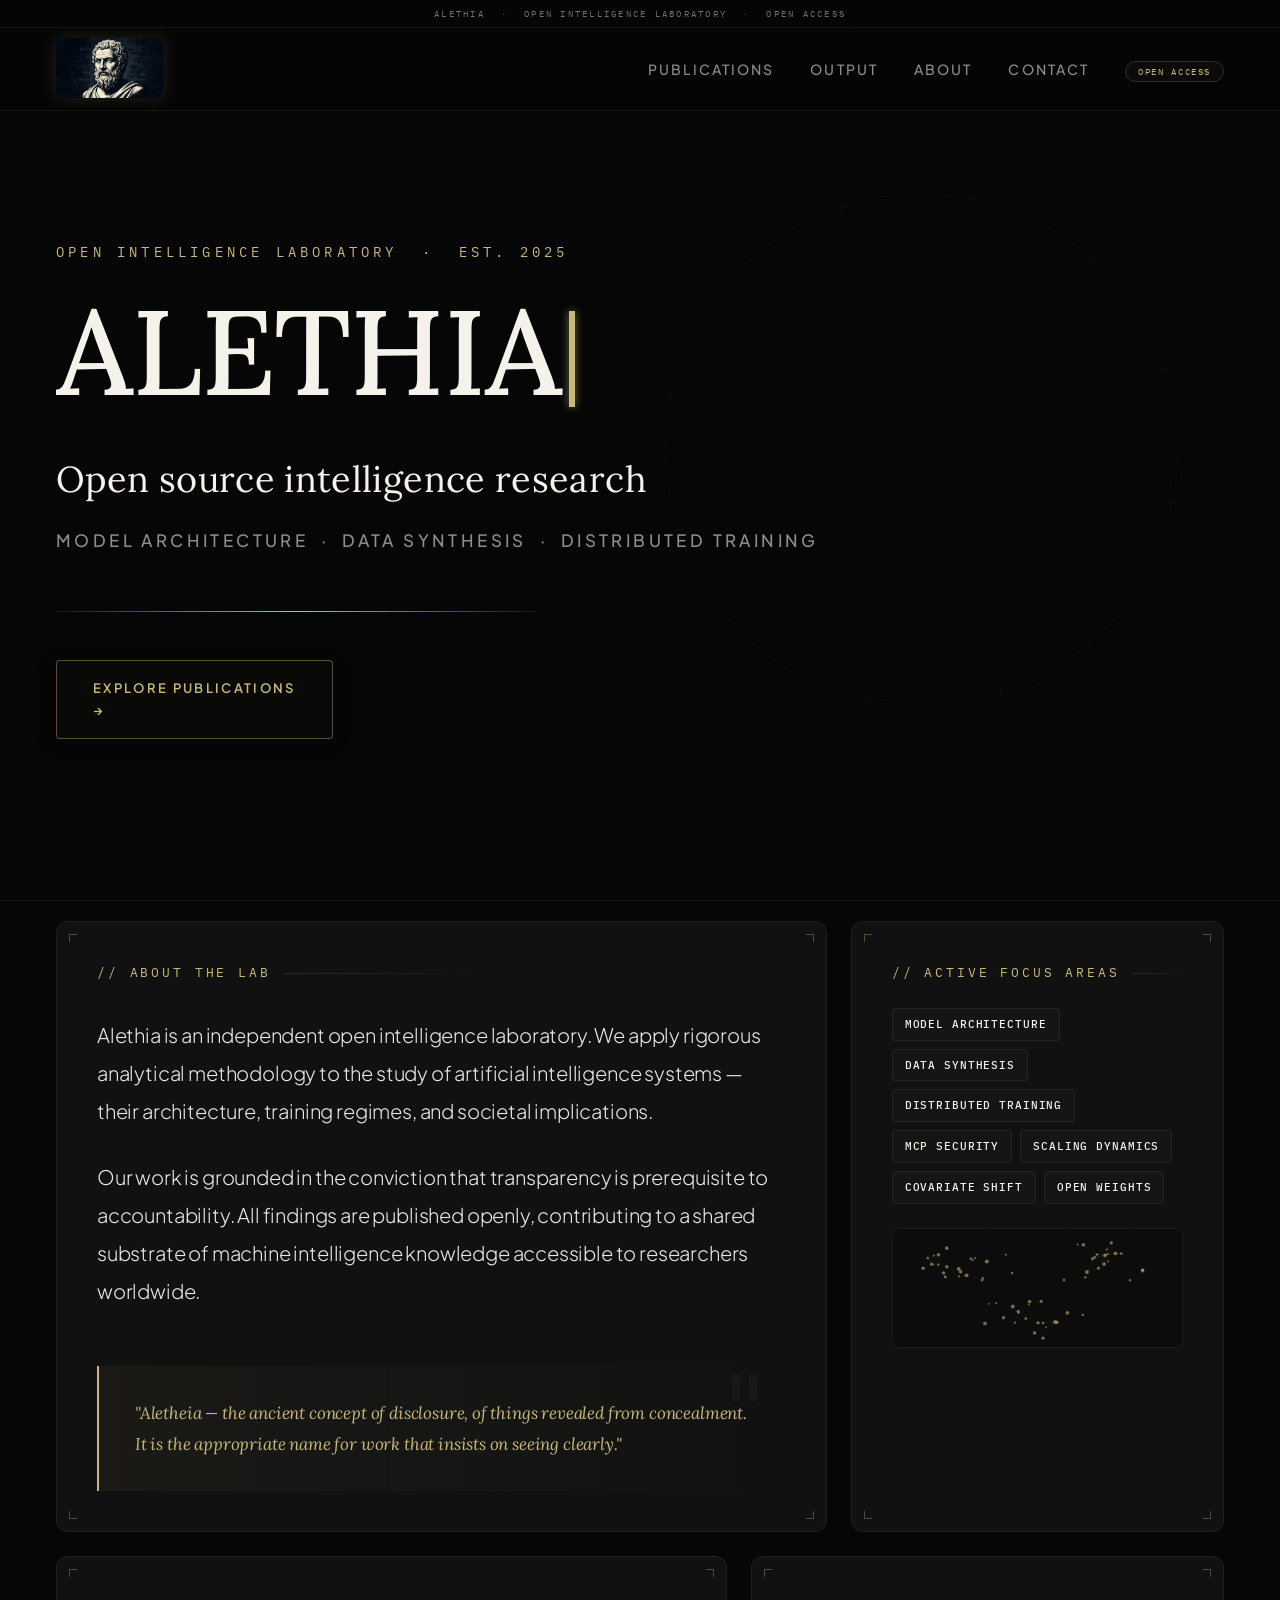
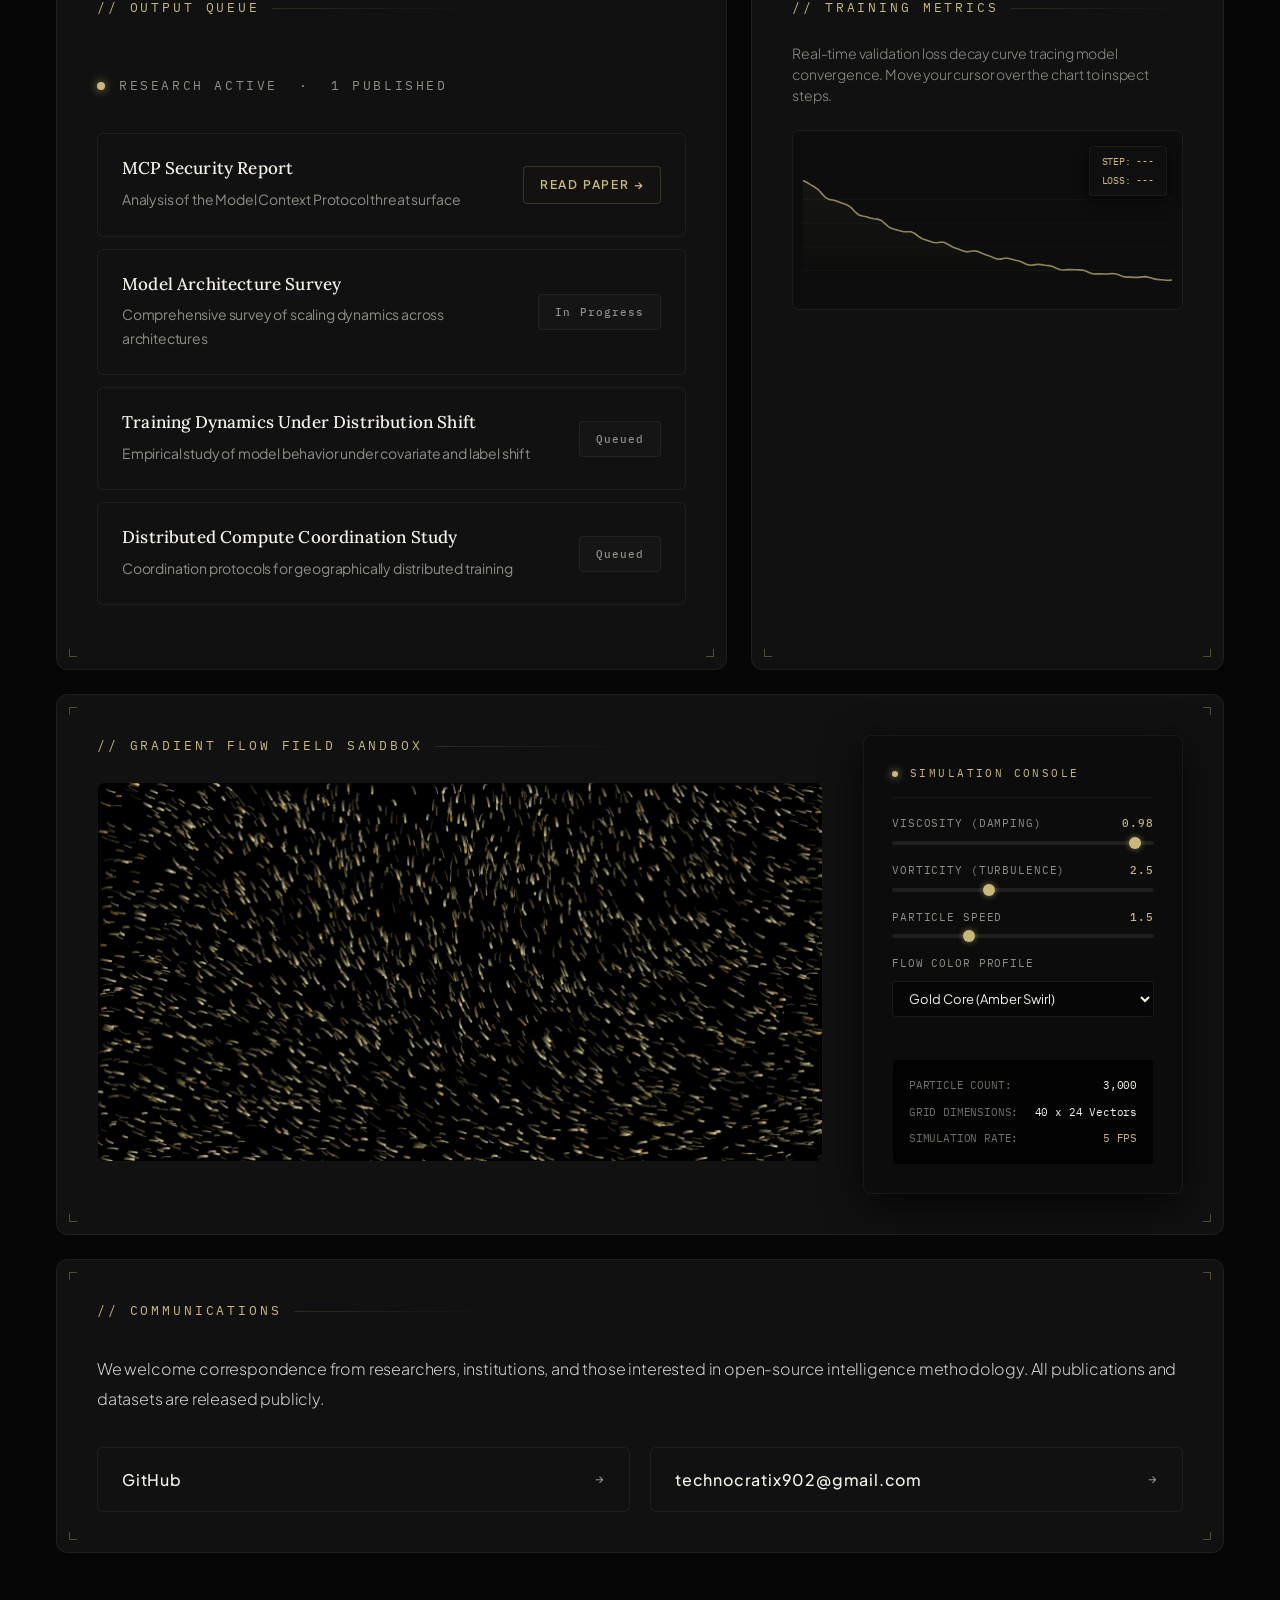
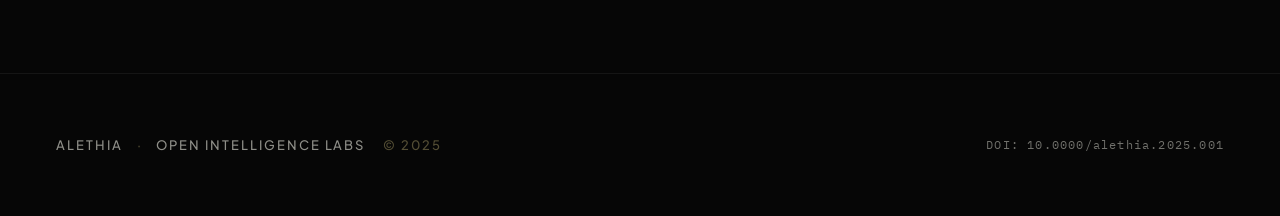
==== commit b13e83c2: "feat: add interactive Gradient Flow Field Sandbox and update MCP security report" ====
--- a/index.html
+++ b/index.html
@@ -156,6 +156,89 @@
             </div>
         </div>
 
+        <!-- GRADIENT FLOW FIELD SANDBOX CARD (Span 12) - ROW 2.5 -->
+        <div class="bento-card span-12" id="fluid-card">
+            <div class="tech-corner tl"></div><div class="tech-corner tr"></div>
+            <div class="tech-corner bl"></div><div class="tech-corner br"></div>
+            
+            <div class="fluid-card-content">
+                <!-- LEFT COLUMN: DYNAMIC FLOW CANVAS -->
+                <div class="fluid-visual-column">
+                    <div class="section-label" style="margin-bottom: 24px;">// Gradient Flow Field Sandbox</div>
+                    <div class="fluid-canvas-container" id="fluid-canvas-container">
+                        <canvas id="fluid-canvas"></canvas>
+                    </div>
+                </div>
+                
+                <!-- RIGHT COLUMN: INTERACTIVE PARAMETER CONTROLS -->
+                <div class="fluid-control-column">
+                    <div class="fluid-control-card">
+                        <div>
+                            <div class="decoder-header">
+                                <span class="decoder-status-dot"></span>
+                                <span class="mono-label" style="font-size: 11px;">Simulation Console</span>
+                            </div>
+                            
+                            <!-- Viscosity Control -->
+                            <div class="control-group" style="margin-top: 16px;">
+                                <div class="control-label-row">
+                                    <span>VISCOSITY (DAMPING)</span>
+                                    <span class="control-value" id="viscosity-val">0.98</span>
+                                </div>
+                                <input type="range" class="fluid-slider" id="viscosity-slider" min="0.80" max="0.99" step="0.01" value="0.98">
+                            </div>
+                            
+                            <!-- Turbulence Control -->
+                            <div class="control-group" style="margin-top: 16px;">
+                                <div class="control-label-row">
+                                    <span>VORTICITY (TURBULENCE)</span>
+                                    <span class="control-value" id="turbulence-val">2.5</span>
+                                </div>
+                                <input type="range" class="fluid-slider" id="turbulence-slider" min="0.5" max="6.0" step="0.1" value="2.5">
+                            </div>
+
+                            <!-- Speed Control -->
+                            <div class="control-group" style="margin-top: 16px;">
+                                <div class="control-label-row">
+                                    <span>PARTICLE SPEED</span>
+                                    <span class="control-value" id="speed-val">1.5</span>
+                                </div>
+                                <input type="range" class="fluid-slider" id="speed-slider" min="0.5" max="4.0" step="0.1" value="1.5">
+                            </div>
+                            
+                            <!-- Color Profile Control -->
+                            <div class="control-group" style="margin-top: 16px;">
+                                <div class="control-label-row">
+                                    <span>FLOW COLOR PROFILE</span>
+                                </div>
+                                <select class="fluid-select" id="color-select">
+                                    <option value="gold">Gold Core (Amber Swirl)</option>
+                                    <option value="cyan">Thermal Cyan (Blue-Green)</option>
+                                    <option value="spectral">Spectral Space (Purple-Red)</option>
+                                </select>
+                            </div>
+                        </div>
+                        
+                        <!-- Telemetry Readout Box -->
+                        <div class="fluid-dashboard-readout" style="margin-top: 20px;">
+                            <div class="readout-line">
+                                <span>PARTICLE COUNT:</span>
+                                <span class="readout-val text-white" id="readout-particles">3,000</span>
+                            </div>
+                            <div class="readout-line">
+                                <span>GRID DIMENSIONS:</span>
+                                <span class="readout-val text-white">40 x 24 Vectors</span>
+                            </div>
+                            <div class="readout-line">
+                                <span>SIMULATION RATE:</span>
+                                <span class="readout-val text-gold" id="readout-fps">60 FPS</span>
+                            </div>
+                        </div>
+                    </div>
+                </div>
+            </div>
+        </div>
+
         <!-- CONTACT CARD (Span 12) - ROW 3 -->
         <div class="bento-card span-12" id="contact">
             <div class="tech-corner tl"></div><div class="tech-corner tr"></div>
@@ -767,6 +850,297 @@
   tick();
 })();
 
+
+
+// ─── DYNAMIC GRADIENT FLOW FIELD SIMULATION ───
+(function(){
+  const canvas = document.getElementById('fluid-canvas');
+  const container = document.getElementById('fluid-canvas-container');
+  if (!canvas || !container) return;
+  const ctx = canvas.getContext('2d');
+
+  // Interactive controls Elements
+  const viscositySlider = document.getElementById('viscosity-slider');
+  const turbulenceSlider = document.getElementById('turbulence-slider');
+  const speedSlider = document.getElementById('speed-slider');
+  const colorSelect = document.getElementById('color-select');
+  
+  const viscosityVal = document.getElementById('viscosity-val');
+  const turbulenceVal = document.getElementById('turbulence-val');
+  const speedVal = document.getElementById('speed-val');
+  
+  const readoutFps = document.getElementById('readout-fps');
+  const readoutParticles = document.getElementById('readout-particles');
+
+  let w, h;
+  let dpr = window.devicePixelRatio || 1;
+  
+  // Simulation variables
+  let particles = [];
+  const maxParticles = 3000;
+  let grid = [];
+  let cols, rows;
+  const spacing = 20; // grid spacing in px
+  
+  // Physics parameters (user-controllable)
+  let viscosity = parseFloat(viscositySlider.value);
+  let turbulence = parseFloat(turbulenceSlider.value);
+  let speedMultiplier = parseFloat(speedSlider.value);
+  let colorProfile = colorSelect.value;
+  
+  // Interactive variables
+  let mouse = { x: 0, y: 0, px: 0, py: 0, vx: 0, vy: 0, active: false };
+  
+  // Setup sizing
+  function resize() {
+    w = container.offsetWidth;
+    h = container.offsetHeight;
+    
+    canvas.width = w * dpr;
+    canvas.height = h * dpr;
+    ctx.scale(dpr, dpr);
+    
+    cols = Math.ceil(w / spacing) + 1;
+    rows = Math.ceil(h / spacing) + 1;
+    
+    // Reinit grid
+    grid = [];
+    for (let c = 0; c < cols; c++) {
+      grid[c] = [];
+      for (let r = 0; r < rows; r++) {
+        grid[c][r] = {
+          x: c * spacing,
+          y: r * spacing,
+          vx: 0,
+          vy: 0,
+          baseAngle: Math.sin(c * 0.08) * Math.cos(r * 0.08) * Math.PI * 0.5
+        };
+      }
+    }
+    
+    // Reposition particles if out of bounds
+    particles.forEach(p => {
+      if (p.x > w || p.y > h) {
+        p.x = Math.random() * w;
+        p.y = Math.random() * h;
+      }
+    });
+  }
+  
+  // Initialize particles
+  for (let i = 0; i < maxParticles; i++) {
+    particles.push({
+      x: Math.random() * window.innerWidth, // spread initially
+      y: Math.random() * window.innerHeight,
+      vx: (Math.random() - 0.5) * 0.5,
+      vy: (Math.random() - 0.5) * 0.5,
+      life: Math.random() * 150 + 50,
+      maxLife: 200,
+      r: Math.random() * 0.8 + 0.5,
+      // Randomize color shade slightly
+      hueOffset: Math.random() * 0.2 - 0.1
+    });
+  }
+
+  // Set up listeners for controls
+  viscositySlider.addEventListener('input', (e) => {
+    viscosity = parseFloat(e.target.value);
+    viscosityVal.innerText = viscosity.toFixed(2);
+  });
+  
+  turbulenceSlider.addEventListener('input', (e) => {
+    turbulence = parseFloat(e.target.value);
+    turbulenceVal.innerText = turbulence.toFixed(1);
+  });
+
+  speedSlider.addEventListener('input', (e) => {
+    speedMultiplier = parseFloat(e.target.value);
+    speedVal.innerText = speedMultiplier.toFixed(1);
+  });
+  
+  colorSelect.addEventListener('change', (e) => {
+    colorProfile = e.target.value;
+  });
+
+  // Track mouse
+  canvas.addEventListener('mousemove', (e) => {
+    const rect = canvas.getBoundingClientRect();
+    mouse.x = e.clientX - rect.left;
+    mouse.y = e.clientY - rect.top;
+    
+    if (mouse.active) {
+      mouse.vx = mouse.x - mouse.px;
+      mouse.vy = mouse.y - mouse.py;
+    } else {
+      mouse.active = true;
+      mouse.vx = 0;
+      mouse.vy = 0;
+    }
+    
+    mouse.px = mouse.x;
+    mouse.py = mouse.y;
+  });
+  
+  canvas.addEventListener('mouseleave', () => {
+    mouse.active = false;
+    mouse.vx = 0;
+    mouse.vy = 0;
+  });
+
+  // Flow Field logic
+  function updateGrid() {
+    const mouseRadius = 90;
+    const forceFactor = 0.45;
+    
+    for (let c = 0; c < cols; c++) {
+      for (let r = 0; r < rows; r++) {
+        const cell = grid[c][r];
+        
+        // Base drift velocity (ambient motion)
+        const time = Date.now() * 0.0006;
+        const driftAngle = cell.baseAngle + Math.sin(time + c * 0.1) * 0.2;
+        const driftForce = 0.05;
+        
+        cell.vx += Math.cos(driftAngle) * driftForce;
+        cell.vy += Math.sin(driftAngle) * driftForce;
+        
+        // Mouse influence
+        if (mouse.active) {
+          const dx = cell.x - mouse.x;
+          const dy = cell.y - mouse.y;
+          const dist = Math.sqrt(dx * dx + dy * dy);
+          
+          if (dist < mouseRadius) {
+            const factor = (mouseRadius - dist) / mouseRadius; // 0 to 1
+            const push = factor * forceFactor;
+            
+            // 1. Directional velocity transfer from mouse movement
+            cell.vx += mouse.vx * push * 0.8;
+            cell.vy += mouse.vy * push * 0.8;
+            
+            // 2. Rotational curl (vorticity/swirls)
+            const perpX = -dy / (dist || 1);
+            const perpY = dx / (dist || 1);
+            
+            const mouseSpeed = Math.sqrt(mouse.vx * mouse.vx + mouse.vy * mouse.vy);
+            const swirlStrength = Math.min(mouseSpeed, 8) * push * turbulence * 0.55;
+            
+            cell.vx += perpX * swirlStrength;
+            cell.vy += perpY * swirlStrength;
+          }
+        }
+        
+        // Apply friction/decay to grid vectors
+        cell.vx *= 0.93;
+        cell.vy *= 0.93;
+      }
+    }
+  }
+
+  // Get color depending on colorProfile settings
+  function getParticleColor(p, lifeRatio) {
+    let opacity = lifeRatio * 0.65;
+    if (colorProfile === 'gold') {
+      const blendVal = Math.sin(p.life * 0.05) + p.hueOffset;
+      if (blendVal < -0.1) {
+        return `rgba(200, 185, 122, ${opacity})`;
+      } else if (blendVal < 0.2) {
+        return `rgba(225, 175, 80, ${opacity})`;
+      } else {
+        return `rgba(245, 230, 170, ${opacity})`;
+      }
+    } else if (colorProfile === 'cyan') {
+      const blendVal = Math.sin(p.life * 0.05) + p.hueOffset;
+      if (blendVal < -0.1) {
+        return `rgba(6, 182, 212, ${opacity})`;
+      } else if (blendVal < 0.2) {
+        return `rgba(74, 222, 128, ${opacity})`;
+      } else {
+        return `rgba(59, 130, 246, ${opacity})`;
+      }
+    } else {
+      const blendVal = Math.sin(p.life * 0.05) + p.hueOffset;
+      if (blendVal < -0.1) {
+        return `rgba(168, 85, 247, ${opacity})`;
+      } else if (blendVal < 0.2) {
+        return `rgba(236, 72, 153, ${opacity})`;
+      } else {
+        return `rgba(239, 68, 68, ${opacity})`;
+      }
+    }
+  }
+  
+  // FPS calculation
+  let fps = 60;
+  let lastFrameTime = performance.now();
+  let frameCount = 0;
+
+  // Main Loop
+  function tick() {
+    ctx.fillStyle = 'rgba(5, 5, 5, 0.095)';
+    ctx.fillRect(0, 0, w, h);
+    
+    updateGrid();
+    
+    particles.forEach(p => {
+      p.life -= 0.5;
+      
+      if (p.life <= 0 || p.x < 0 || p.x > w || p.y < 0 || p.y > h) {
+        p.x = Math.random() * w;
+        p.y = Math.random() * h;
+        p.vx = (Math.random() - 0.5) * 0.4;
+        p.vy = (Math.random() - 0.5) * 0.4;
+        p.life = Math.random() * 150 + 50;
+      }
+      
+      const cellC = Math.max(0, Math.min(Math.floor(p.x / spacing), cols - 1));
+      const cellR = Math.max(0, Math.min(Math.floor(p.y / spacing), rows - 1));
+      const cell = grid[cellC][cellR];
+      
+      p.vx += cell.vx * speedMultiplier * 0.08;
+      p.vy += cell.vy * speedMultiplier * 0.08;
+      
+      p.vx *= viscosity;
+      p.vy *= viscosity;
+      
+      p.x += p.vx;
+      p.y += p.vy;
+      
+      const lifeRatio = p.life / p.maxLife;
+      ctx.beginPath();
+      ctx.arc(p.x, p.y, p.r, 0, Math.PI * 2);
+      ctx.fillStyle = getParticleColor(p, lifeRatio);
+      ctx.fill();
+    });
+    
+    frameCount++;
+    const now = performance.now();
+    const elapsed = now - lastFrameTime;
+    if (elapsed >= 1000) {
+      fps = Math.round((frameCount * 1000) / elapsed);
+      readoutFps.innerText = `${fps} FPS`;
+      frameCount = 0;
+      lastFrameTime = now;
+      
+      const bars = document.querySelectorAll('.decoder-bar');
+      bars.forEach((bar, idx) => {
+        if (Math.random() > 0.45) bar.classList.add('active');
+        else bar.classList.remove('active');
+      });
+    }
+    
+    requestAnimationFrame(tick);
+  }
+  
+  const resizeObserver = new ResizeObserver(() => {
+    resize();
+  });
+  resizeObserver.observe(container);
+  
+  resize();
+  tick();
+})();
+
 // ─── SCROLL REVEAL OBSERVER ───
 (function(){
   const observer = new IntersectionObserver(function(entries) {
--- a/style.css
+++ b/style.css
@@ -1128,3 +1128,195 @@
     width: 100%;
     height: 100%;
 }
+
+/* ─── GRADIENT FLOW FIELD SANDBOX CARD ─────────────────────── */
+.fluid-card-content {
+    display: grid;
+    grid-template-columns: 1fr 320px;
+    gap: 40px;
+    align-items: stretch;
+    width: 100%;
+}
+
+.fluid-visual-column {
+    display: flex;
+    flex-direction: column;
+    justify-content: flex-start;
+    flex-grow: 1;
+    width: 100%;
+}
+
+.fluid-canvas-container {
+    position: relative;
+    width: 100%;
+    height: 380px;
+    border: 1px solid var(--surface-border);
+    border-radius: 8px;
+    background: #050505;
+    overflow: hidden;
+    box-shadow: inset 0 0 35px rgba(0, 0, 0, 0.95);
+    cursor: crosshair;
+}
+
+#fluid-canvas {
+    position: absolute;
+    inset: 0;
+    width: 100%;
+    height: 100%;
+    display: block;
+}
+
+.fluid-control-column {
+    display: flex;
+    flex-direction: column;
+    justify-content: flex-start;
+    width: 100%;
+}
+
+.fluid-control-card {
+    background: rgba(12, 12, 12, 0.85);
+    border: 1px solid var(--surface-border);
+    border-radius: 8px;
+    padding: 28px;
+    display: flex;
+    flex-direction: column;
+    gap: 22px;
+    box-shadow: 0 12px 40px rgba(0, 0, 0, 0.7), inset 0 0 20px rgba(255, 255, 255, 0.01);
+    backdrop-filter: blur(12px);
+    height: 100%;
+    justify-content: space-between;
+    transition: var(--transition);
+}
+
+.fluid-control-card:hover {
+    border-color: rgba(var(--gold-rgb), 0.15);
+}
+
+.control-group {
+    display: flex;
+    flex-direction: column;
+    gap: 8px;
+}
+
+.control-label-row {
+    display: flex;
+    justify-content: space-between;
+    font-family: var(--font-mono);
+    font-size: 11px;
+    color: var(--muted);
+    letter-spacing: 0.08em;
+}
+
+.control-value {
+    color: var(--gold);
+    font-weight: 500;
+}
+
+input[type="range"].fluid-slider {
+    -webkit-appearance: none;
+    appearance: none;
+    width: 100%;
+    height: 4px;
+    background: rgba(255, 255, 255, 0.08);
+    border-radius: 2px;
+    outline: none;
+    transition: background 0.3s;
+}
+
+input[type="range"].fluid-slider::-webkit-slider-thumb {
+    -webkit-appearance: none;
+    appearance: none;
+    width: 12px;
+    height: 12px;
+    border-radius: 50%;
+    background: var(--gold);
+    cursor: pointer;
+    box-shadow: 0 0 6px rgba(var(--gold-rgb), 0.6);
+    transition: transform 0.1s, background 0.1s;
+}
+
+input[type="range"].fluid-slider:hover::-webkit-slider-thumb {
+    transform: scale(1.25);
+    background: #ffffff;
+}
+
+select.fluid-select {
+    background: rgba(0, 0, 0, 0.45);
+    border: 1px solid rgba(255, 255, 255, 0.08);
+    border-radius: 4px;
+    color: var(--parchment);
+    font-family: var(--font-sans);
+    font-size: 13px;
+    padding: 8px 12px;
+    outline: none;
+    cursor: pointer;
+    width: 100%;
+    transition: border-color 0.3s, background 0.3s;
+}
+
+select.fluid-select:focus {
+    border-color: rgba(var(--gold-rgb), 0.45);
+    background: rgba(0, 0, 0, 0.6);
+}
+
+select.fluid-select option {
+    background: var(--void);
+    color: var(--parchment);
+}
+
+.fluid-dashboard-readout {
+    background: rgba(0, 0, 0, 0.65);
+    border: 1px solid rgba(200, 185, 122, 0.05);
+    border-radius: 4px;
+    padding: 16px;
+    font-family: var(--font-mono);
+    font-size: 11px;
+    display: flex;
+    flex-direction: column;
+    gap: 8px;
+    color: var(--dim);
+    box-shadow: inset 0 0 10px rgba(0,0,0,0.5);
+}
+
+.readout-line {
+    display: flex;
+    justify-content: space-between;
+}
+
+.readout-val {
+    font-variant-numeric: tabular-nums;
+}
+
+.decoder-header {
+    display: flex;
+    align-items: center;
+    gap: 12px;
+    border-bottom: 1px solid rgba(255, 255, 255, 0.04);
+    padding-bottom: 14px;
+    margin-bottom: 8px;
+}
+
+.decoder-status-dot {
+    display: inline-block;
+    width: 6px;
+    height: 6px;
+    background: var(--gold);
+    border-radius: 50%;
+    box-shadow: 0 0 8px var(--gold);
+    animation: decoderDotPulse 2s ease-in-out infinite;
+}
+
+@keyframes decoderDotPulse {
+    0%, 100% { opacity: 0.4; transform: scale(0.9); }
+    50% { opacity: 1; transform: scale(1.1); }
+}
+
+@media (max-width: 990px) {
+    .fluid-card-content {
+        grid-template-columns: 1fr;
+        gap: 30px;
+    }
+    .fluid-canvas-container {
+        height: 320px;
+    }
+}
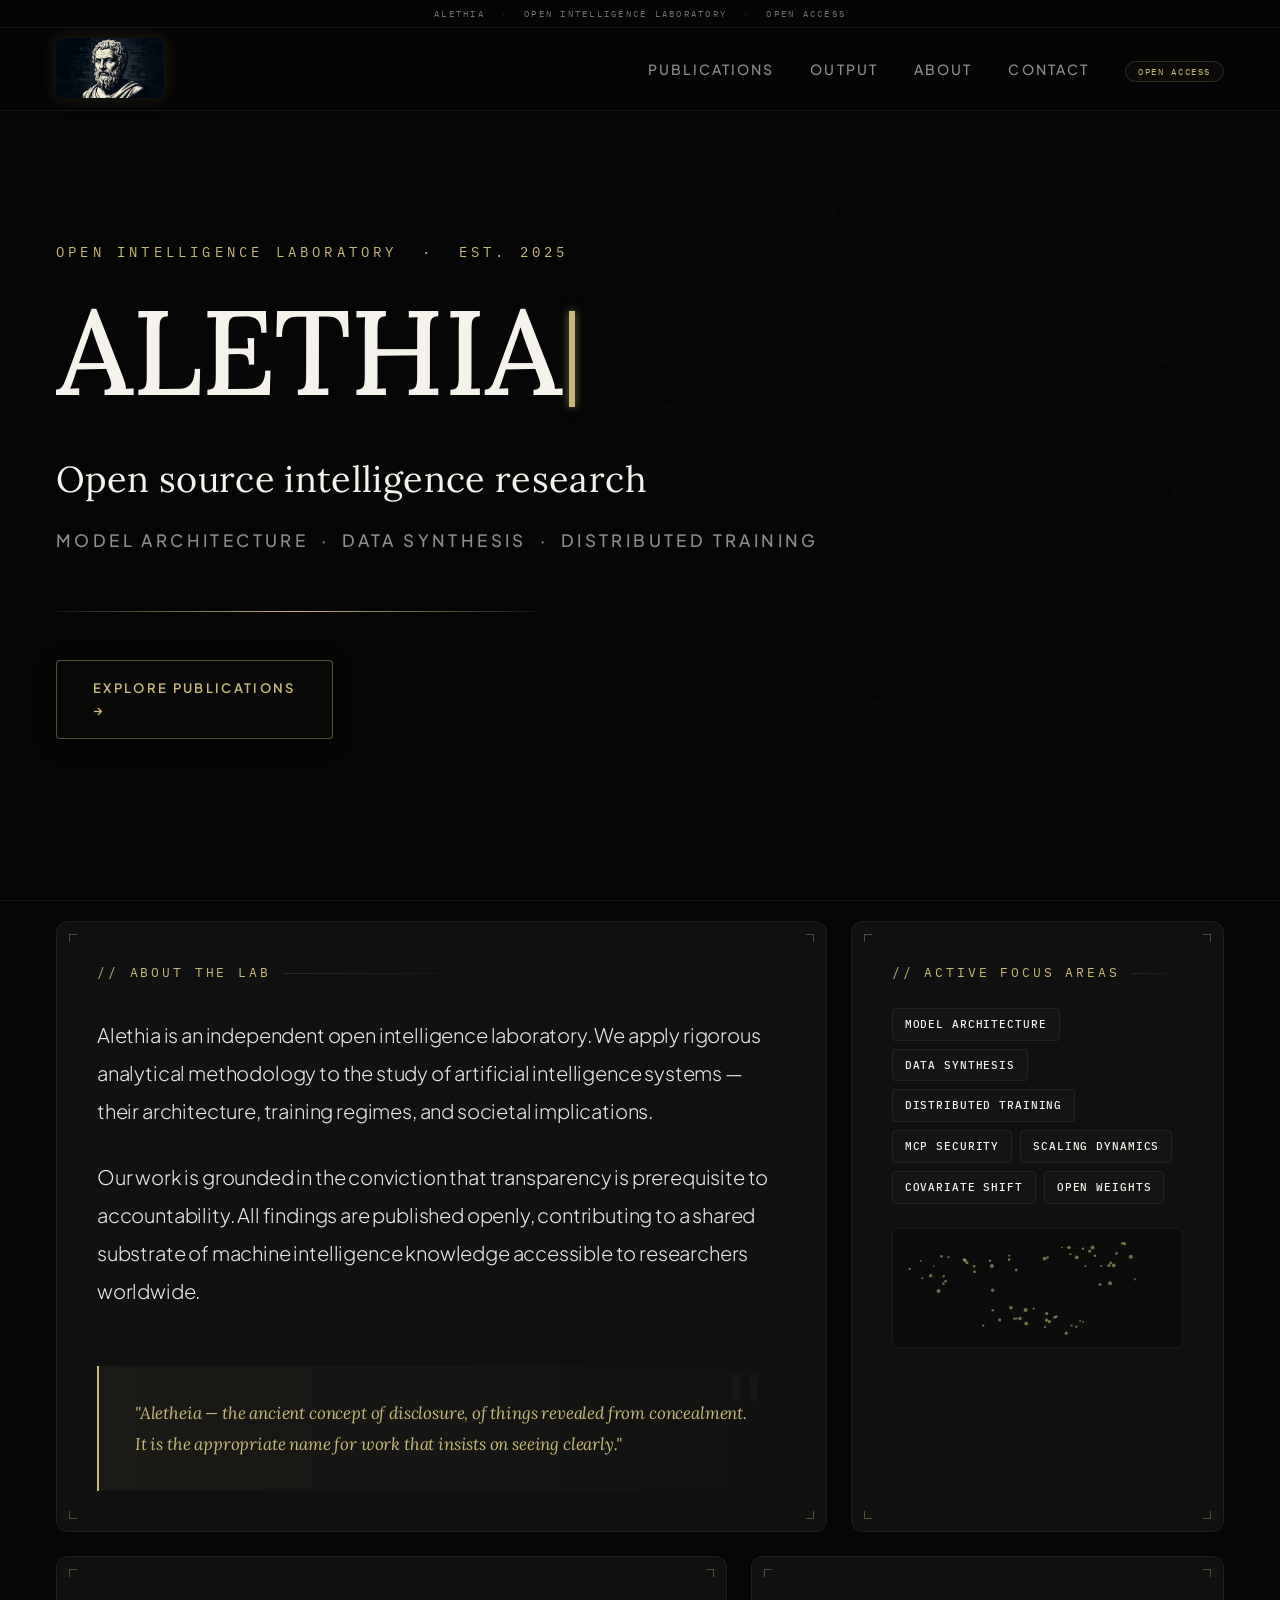
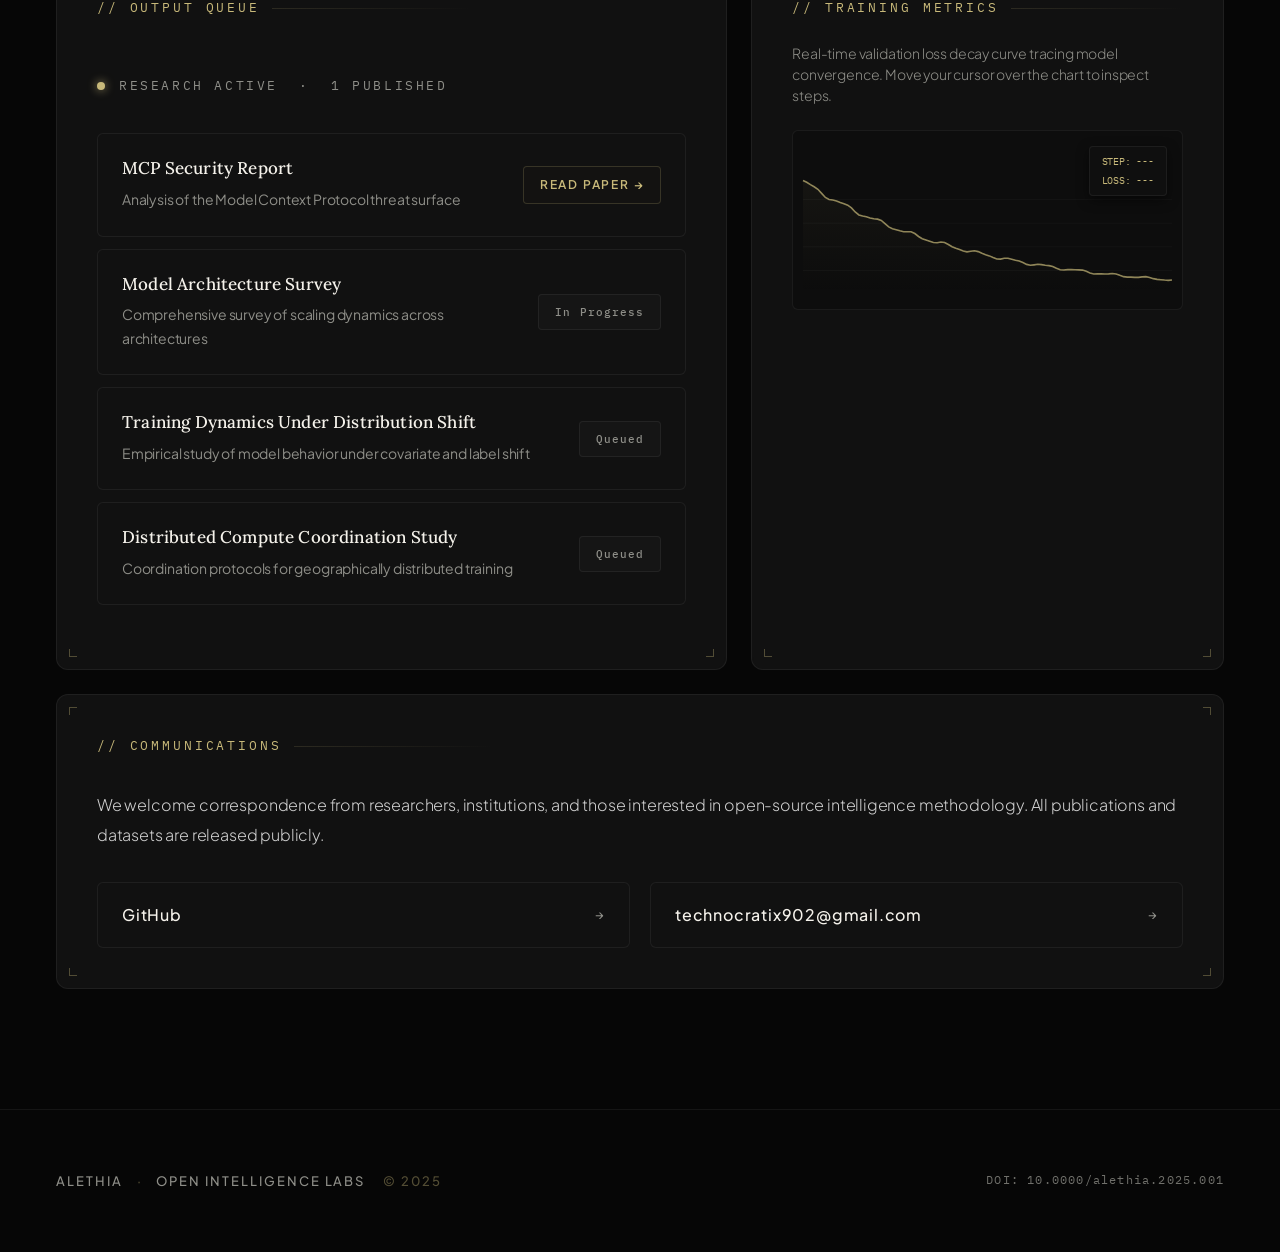
==== commit c60fb806: "Revert "feat: add interactive Gradient Flow Field Sandbox and update MCP security report" This rever" ====
--- a/index.html
+++ b/index.html
@@ -156,89 +156,6 @@
             </div>
         </div>
 
-        <!-- GRADIENT FLOW FIELD SANDBOX CARD (Span 12) - ROW 2.5 -->
-        <div class="bento-card span-12" id="fluid-card">
-            <div class="tech-corner tl"></div><div class="tech-corner tr"></div>
-            <div class="tech-corner bl"></div><div class="tech-corner br"></div>
-            
-            <div class="fluid-card-content">
-                <!-- LEFT COLUMN: DYNAMIC FLOW CANVAS -->
-                <div class="fluid-visual-column">
-                    <div class="section-label" style="margin-bottom: 24px;">// Gradient Flow Field Sandbox</div>
-                    <div class="fluid-canvas-container" id="fluid-canvas-container">
-                        <canvas id="fluid-canvas"></canvas>
-                    </div>
-                </div>
-                
-                <!-- RIGHT COLUMN: INTERACTIVE PARAMETER CONTROLS -->
-                <div class="fluid-control-column">
-                    <div class="fluid-control-card">
-                        <div>
-                            <div class="decoder-header">
-                                <span class="decoder-status-dot"></span>
-                                <span class="mono-label" style="font-size: 11px;">Simulation Console</span>
-                            </div>
-                            
-                            <!-- Viscosity Control -->
-                            <div class="control-group" style="margin-top: 16px;">
-                                <div class="control-label-row">
-                                    <span>VISCOSITY (DAMPING)</span>
-                                    <span class="control-value" id="viscosity-val">0.98</span>
-                                </div>
-                                <input type="range" class="fluid-slider" id="viscosity-slider" min="0.80" max="0.99" step="0.01" value="0.98">
-                            </div>
-                            
-                            <!-- Turbulence Control -->
-                            <div class="control-group" style="margin-top: 16px;">
-                                <div class="control-label-row">
-                                    <span>VORTICITY (TURBULENCE)</span>
-                                    <span class="control-value" id="turbulence-val">2.5</span>
-                                </div>
-                                <input type="range" class="fluid-slider" id="turbulence-slider" min="0.5" max="6.0" step="0.1" value="2.5">
-                            </div>
-
-                            <!-- Speed Control -->
-                            <div class="control-group" style="margin-top: 16px;">
-                                <div class="control-label-row">
-                                    <span>PARTICLE SPEED</span>
-                                    <span class="control-value" id="speed-val">1.5</span>
-                                </div>
-                                <input type="range" class="fluid-slider" id="speed-slider" min="0.5" max="4.0" step="0.1" value="1.5">
-                            </div>
-                            
-                            <!-- Color Profile Control -->
-                            <div class="control-group" style="margin-top: 16px;">
-                                <div class="control-label-row">
-                                    <span>FLOW COLOR PROFILE</span>
-                                </div>
-                                <select class="fluid-select" id="color-select">
-                                    <option value="gold">Gold Core (Amber Swirl)</option>
-                                    <option value="cyan">Thermal Cyan (Blue-Green)</option>
-                                    <option value="spectral">Spectral Space (Purple-Red)</option>
-                                </select>
-                            </div>
-                        </div>
-                        
-                        <!-- Telemetry Readout Box -->
-                        <div class="fluid-dashboard-readout" style="margin-top: 20px;">
-                            <div class="readout-line">
-                                <span>PARTICLE COUNT:</span>
-                                <span class="readout-val text-white" id="readout-particles">3,000</span>
-                            </div>
-                            <div class="readout-line">
-                                <span>GRID DIMENSIONS:</span>
-                                <span class="readout-val text-white">40 x 24 Vectors</span>
-                            </div>
-                            <div class="readout-line">
-                                <span>SIMULATION RATE:</span>
-                                <span class="readout-val text-gold" id="readout-fps">60 FPS</span>
-                            </div>
-                        </div>
-                    </div>
-                </div>
-            </div>
-        </div>
-
         <!-- CONTACT CARD (Span 12) - ROW 3 -->
         <div class="bento-card span-12" id="contact">
             <div class="tech-corner tl"></div><div class="tech-corner tr"></div>
@@ -850,297 +767,6 @@
   tick();
 })();
 
-
-
-// ─── DYNAMIC GRADIENT FLOW FIELD SIMULATION ───
-(function(){
-  const canvas = document.getElementById('fluid-canvas');
-  const container = document.getElementById('fluid-canvas-container');
-  if (!canvas || !container) return;
-  const ctx = canvas.getContext('2d');
-
-  // Interactive controls Elements
-  const viscositySlider = document.getElementById('viscosity-slider');
-  const turbulenceSlider = document.getElementById('turbulence-slider');
-  const speedSlider = document.getElementById('speed-slider');
-  const colorSelect = document.getElementById('color-select');
-  
-  const viscosityVal = document.getElementById('viscosity-val');
-  const turbulenceVal = document.getElementById('turbulence-val');
-  const speedVal = document.getElementById('speed-val');
-  
-  const readoutFps = document.getElementById('readout-fps');
-  const readoutParticles = document.getElementById('readout-particles');
-
-  let w, h;
-  let dpr = window.devicePixelRatio || 1;
-  
-  // Simulation variables
-  let particles = [];
-  const maxParticles = 3000;
-  let grid = [];
-  let cols, rows;
-  const spacing = 20; // grid spacing in px
-  
-  // Physics parameters (user-controllable)
-  let viscosity = parseFloat(viscositySlider.value);
-  let turbulence = parseFloat(turbulenceSlider.value);
-  let speedMultiplier = parseFloat(speedSlider.value);
-  let colorProfile = colorSelect.value;
-  
-  // Interactive variables
-  let mouse = { x: 0, y: 0, px: 0, py: 0, vx: 0, vy: 0, active: false };
-  
-  // Setup sizing
-  function resize() {
-    w = container.offsetWidth;
-    h = container.offsetHeight;
-    
-    canvas.width = w * dpr;
-    canvas.height = h * dpr;
-    ctx.scale(dpr, dpr);
-    
-    cols = Math.ceil(w / spacing) + 1;
-    rows = Math.ceil(h / spacing) + 1;
-    
-    // Reinit grid
-    grid = [];
-    for (let c = 0; c < cols; c++) {
-      grid[c] = [];
-      for (let r = 0; r < rows; r++) {
-        grid[c][r] = {
-          x: c * spacing,
-          y: r * spacing,
-          vx: 0,
-          vy: 0,
-          baseAngle: Math.sin(c * 0.08) * Math.cos(r * 0.08) * Math.PI * 0.5
-        };
-      }
-    }
-    
-    // Reposition particles if out of bounds
-    particles.forEach(p => {
-      if (p.x > w || p.y > h) {
-        p.x = Math.random() * w;
-        p.y = Math.random() * h;
-      }
-    });
-  }
-  
-  // Initialize particles
-  for (let i = 0; i < maxParticles; i++) {
-    particles.push({
-      x: Math.random() * window.innerWidth, // spread initially
-      y: Math.random() * window.innerHeight,
-      vx: (Math.random() - 0.5) * 0.5,
-      vy: (Math.random() - 0.5) * 0.5,
-      life: Math.random() * 150 + 50,
-      maxLife: 200,
-      r: Math.random() * 0.8 + 0.5,
-      // Randomize color shade slightly
-      hueOffset: Math.random() * 0.2 - 0.1
-    });
-  }
-
-  // Set up listeners for controls
-  viscositySlider.addEventListener('input', (e) => {
-    viscosity = parseFloat(e.target.value);
-    viscosityVal.innerText = viscosity.toFixed(2);
-  });
-  
-  turbulenceSlider.addEventListener('input', (e) => {
-    turbulence = parseFloat(e.target.value);
-    turbulenceVal.innerText = turbulence.toFixed(1);
-  });
-
-  speedSlider.addEventListener('input', (e) => {
-    speedMultiplier = parseFloat(e.target.value);
-    speedVal.innerText = speedMultiplier.toFixed(1);
-  });
-  
-  colorSelect.addEventListener('change', (e) => {
-    colorProfile = e.target.value;
-  });
-
-  // Track mouse
-  canvas.addEventListener('mousemove', (e) => {
-    const rect = canvas.getBoundingClientRect();
-    mouse.x = e.clientX - rect.left;
-    mouse.y = e.clientY - rect.top;
-    
-    if (mouse.active) {
-      mouse.vx = mouse.x - mouse.px;
-      mouse.vy = mouse.y - mouse.py;
-    } else {
-      mouse.active = true;
-      mouse.vx = 0;
-      mouse.vy = 0;
-    }
-    
-    mouse.px = mouse.x;
-    mouse.py = mouse.y;
-  });
-  
-  canvas.addEventListener('mouseleave', () => {
-    mouse.active = false;
-    mouse.vx = 0;
-    mouse.vy = 0;
-  });
-
-  // Flow Field logic
-  function updateGrid() {
-    const mouseRadius = 90;
-    const forceFactor = 0.45;
-    
-    for (let c = 0; c < cols; c++) {
-      for (let r = 0; r < rows; r++) {
-        const cell = grid[c][r];
-        
-        // Base drift velocity (ambient motion)
-        const time = Date.now() * 0.0006;
-        const driftAngle = cell.baseAngle + Math.sin(time + c * 0.1) * 0.2;
-        const driftForce = 0.05;
-        
-        cell.vx += Math.cos(driftAngle) * driftForce;
-        cell.vy += Math.sin(driftAngle) * driftForce;
-        
-        // Mouse influence
-        if (mouse.active) {
-          const dx = cell.x - mouse.x;
-          const dy = cell.y - mouse.y;
-          const dist = Math.sqrt(dx * dx + dy * dy);
-          
-          if (dist < mouseRadius) {
-            const factor = (mouseRadius - dist) / mouseRadius; // 0 to 1
-            const push = factor * forceFactor;
-            
-            // 1. Directional velocity transfer from mouse movement
-            cell.vx += mouse.vx * push * 0.8;
-            cell.vy += mouse.vy * push * 0.8;
-            
-            // 2. Rotational curl (vorticity/swirls)
-            const perpX = -dy / (dist || 1);
-            const perpY = dx / (dist || 1);
-            
-            const mouseSpeed = Math.sqrt(mouse.vx * mouse.vx + mouse.vy * mouse.vy);
-            const swirlStrength = Math.min(mouseSpeed, 8) * push * turbulence * 0.55;
-            
-            cell.vx += perpX * swirlStrength;
-            cell.vy += perpY * swirlStrength;
-          }
-        }
-        
-        // Apply friction/decay to grid vectors
-        cell.vx *= 0.93;
-        cell.vy *= 0.93;
-      }
-    }
-  }
-
-  // Get color depending on colorProfile settings
-  function getParticleColor(p, lifeRatio) {
-    let opacity = lifeRatio * 0.65;
-    if (colorProfile === 'gold') {
-      const blendVal = Math.sin(p.life * 0.05) + p.hueOffset;
-      if (blendVal < -0.1) {
-        return `rgba(200, 185, 122, ${opacity})`;
-      } else if (blendVal < 0.2) {
-        return `rgba(225, 175, 80, ${opacity})`;
-      } else {
-        return `rgba(245, 230, 170, ${opacity})`;
-      }
-    } else if (colorProfile === 'cyan') {
-      const blendVal = Math.sin(p.life * 0.05) + p.hueOffset;
-      if (blendVal < -0.1) {
-        return `rgba(6, 182, 212, ${opacity})`;
-      } else if (blendVal < 0.2) {
-        return `rgba(74, 222, 128, ${opacity})`;
-      } else {
-        return `rgba(59, 130, 246, ${opacity})`;
-      }
-    } else {
-      const blendVal = Math.sin(p.life * 0.05) + p.hueOffset;
-      if (blendVal < -0.1) {
-        return `rgba(168, 85, 247, ${opacity})`;
-      } else if (blendVal < 0.2) {
-        return `rgba(236, 72, 153, ${opacity})`;
-      } else {
-        return `rgba(239, 68, 68, ${opacity})`;
-      }
-    }
-  }
-  
-  // FPS calculation
-  let fps = 60;
-  let lastFrameTime = performance.now();
-  let frameCount = 0;
-
-  // Main Loop
-  function tick() {
-    ctx.fillStyle = 'rgba(5, 5, 5, 0.095)';
-    ctx.fillRect(0, 0, w, h);
-    
-    updateGrid();
-    
-    particles.forEach(p => {
-      p.life -= 0.5;
-      
-      if (p.life <= 0 || p.x < 0 || p.x > w || p.y < 0 || p.y > h) {
-        p.x = Math.random() * w;
-        p.y = Math.random() * h;
-        p.vx = (Math.random() - 0.5) * 0.4;
-        p.vy = (Math.random() - 0.5) * 0.4;
-        p.life = Math.random() * 150 + 50;
-      }
-      
-      const cellC = Math.max(0, Math.min(Math.floor(p.x / spacing), cols - 1));
-      const cellR = Math.max(0, Math.min(Math.floor(p.y / spacing), rows - 1));
-      const cell = grid[cellC][cellR];
-      
-      p.vx += cell.vx * speedMultiplier * 0.08;
-      p.vy += cell.vy * speedMultiplier * 0.08;
-      
-      p.vx *= viscosity;
-      p.vy *= viscosity;
-      
-      p.x += p.vx;
-      p.y += p.vy;
-      
-      const lifeRatio = p.life / p.maxLife;
-      ctx.beginPath();
-      ctx.arc(p.x, p.y, p.r, 0, Math.PI * 2);
-      ctx.fillStyle = getParticleColor(p, lifeRatio);
-      ctx.fill();
-    });
-    
-    frameCount++;
-    const now = performance.now();
-    const elapsed = now - lastFrameTime;
-    if (elapsed >= 1000) {
-      fps = Math.round((frameCount * 1000) / elapsed);
-      readoutFps.innerText = `${fps} FPS`;
-      frameCount = 0;
-      lastFrameTime = now;
-      
-      const bars = document.querySelectorAll('.decoder-bar');
-      bars.forEach((bar, idx) => {
-        if (Math.random() > 0.45) bar.classList.add('active');
-        else bar.classList.remove('active');
-      });
-    }
-    
-    requestAnimationFrame(tick);
-  }
-  
-  const resizeObserver = new ResizeObserver(() => {
-    resize();
-  });
-  resizeObserver.observe(container);
-  
-  resize();
-  tick();
-})();
-
 // ─── SCROLL REVEAL OBSERVER ───
 (function(){
   const observer = new IntersectionObserver(function(entries) {
--- a/style.css
+++ b/style.css
@@ -1128,195 +1128,3 @@
     width: 100%;
     height: 100%;
 }
-
-/* ─── GRADIENT FLOW FIELD SANDBOX CARD ─────────────────────── */
-.fluid-card-content {
-    display: grid;
-    grid-template-columns: 1fr 320px;
-    gap: 40px;
-    align-items: stretch;
-    width: 100%;
-}
-
-.fluid-visual-column {
-    display: flex;
-    flex-direction: column;
-    justify-content: flex-start;
-    flex-grow: 1;
-    width: 100%;
-}
-
-.fluid-canvas-container {
-    position: relative;
-    width: 100%;
-    height: 380px;
-    border: 1px solid var(--surface-border);
-    border-radius: 8px;
-    background: #050505;
-    overflow: hidden;
-    box-shadow: inset 0 0 35px rgba(0, 0, 0, 0.95);
-    cursor: crosshair;
-}
-
-#fluid-canvas {
-    position: absolute;
-    inset: 0;
-    width: 100%;
-    height: 100%;
-    display: block;
-}
-
-.fluid-control-column {
-    display: flex;
-    flex-direction: column;
-    justify-content: flex-start;
-    width: 100%;
-}
-
-.fluid-control-card {
-    background: rgba(12, 12, 12, 0.85);
-    border: 1px solid var(--surface-border);
-    border-radius: 8px;
-    padding: 28px;
-    display: flex;
-    flex-direction: column;
-    gap: 22px;
-    box-shadow: 0 12px 40px rgba(0, 0, 0, 0.7), inset 0 0 20px rgba(255, 255, 255, 0.01);
-    backdrop-filter: blur(12px);
-    height: 100%;
-    justify-content: space-between;
-    transition: var(--transition);
-}
-
-.fluid-control-card:hover {
-    border-color: rgba(var(--gold-rgb), 0.15);
-}
-
-.control-group {
-    display: flex;
-    flex-direction: column;
-    gap: 8px;
-}
-
-.control-label-row {
-    display: flex;
-    justify-content: space-between;
-    font-family: var(--font-mono);
-    font-size: 11px;
-    color: var(--muted);
-    letter-spacing: 0.08em;
-}
-
-.control-value {
-    color: var(--gold);
-    font-weight: 500;
-}
-
-input[type="range"].fluid-slider {
-    -webkit-appearance: none;
-    appearance: none;
-    width: 100%;
-    height: 4px;
-    background: rgba(255, 255, 255, 0.08);
-    border-radius: 2px;
-    outline: none;
-    transition: background 0.3s;
-}
-
-input[type="range"].fluid-slider::-webkit-slider-thumb {
-    -webkit-appearance: none;
-    appearance: none;
-    width: 12px;
-    height: 12px;
-    border-radius: 50%;
-    background: var(--gold);
-    cursor: pointer;
-    box-shadow: 0 0 6px rgba(var(--gold-rgb), 0.6);
-    transition: transform 0.1s, background 0.1s;
-}
-
-input[type="range"].fluid-slider:hover::-webkit-slider-thumb {
-    transform: scale(1.25);
-    background: #ffffff;
-}
-
-select.fluid-select {
-    background: rgba(0, 0, 0, 0.45);
-    border: 1px solid rgba(255, 255, 255, 0.08);
-    border-radius: 4px;
-    color: var(--parchment);
-    font-family: var(--font-sans);
-    font-size: 13px;
-    padding: 8px 12px;
-    outline: none;
-    cursor: pointer;
-    width: 100%;
-    transition: border-color 0.3s, background 0.3s;
-}
-
-select.fluid-select:focus {
-    border-color: rgba(var(--gold-rgb), 0.45);
-    background: rgba(0, 0, 0, 0.6);
-}
-
-select.fluid-select option {
-    background: var(--void);
-    color: var(--parchment);
-}
-
-.fluid-dashboard-readout {
-    background: rgba(0, 0, 0, 0.65);
-    border: 1px solid rgba(200, 185, 122, 0.05);
-    border-radius: 4px;
-    padding: 16px;
-    font-family: var(--font-mono);
-    font-size: 11px;
-    display: flex;
-    flex-direction: column;
-    gap: 8px;
-    color: var(--dim);
-    box-shadow: inset 0 0 10px rgba(0,0,0,0.5);
-}
-
-.readout-line {
-    display: flex;
-    justify-content: space-between;
-}
-
-.readout-val {
-    font-variant-numeric: tabular-nums;
-}
-
-.decoder-header {
-    display: flex;
-    align-items: center;
-    gap: 12px;
-    border-bottom: 1px solid rgba(255, 255, 255, 0.04);
-    padding-bottom: 14px;
-    margin-bottom: 8px;
-}
-
-.decoder-status-dot {
-    display: inline-block;
-    width: 6px;
-    height: 6px;
-    background: var(--gold);
-    border-radius: 50%;
-    box-shadow: 0 0 8px var(--gold);
-    animation: decoderDotPulse 2s ease-in-out infinite;
-}
-
-@keyframes decoderDotPulse {
-    0%, 100% { opacity: 0.4; transform: scale(0.9); }
-    50% { opacity: 1; transform: scale(1.1); }
-}
-
-@media (max-width: 990px) {
-    .fluid-card-content {
-        grid-template-columns: 1fr;
-        gap: 30px;
-    }
-    .fluid-canvas-container {
-        height: 320px;
-    }
-}
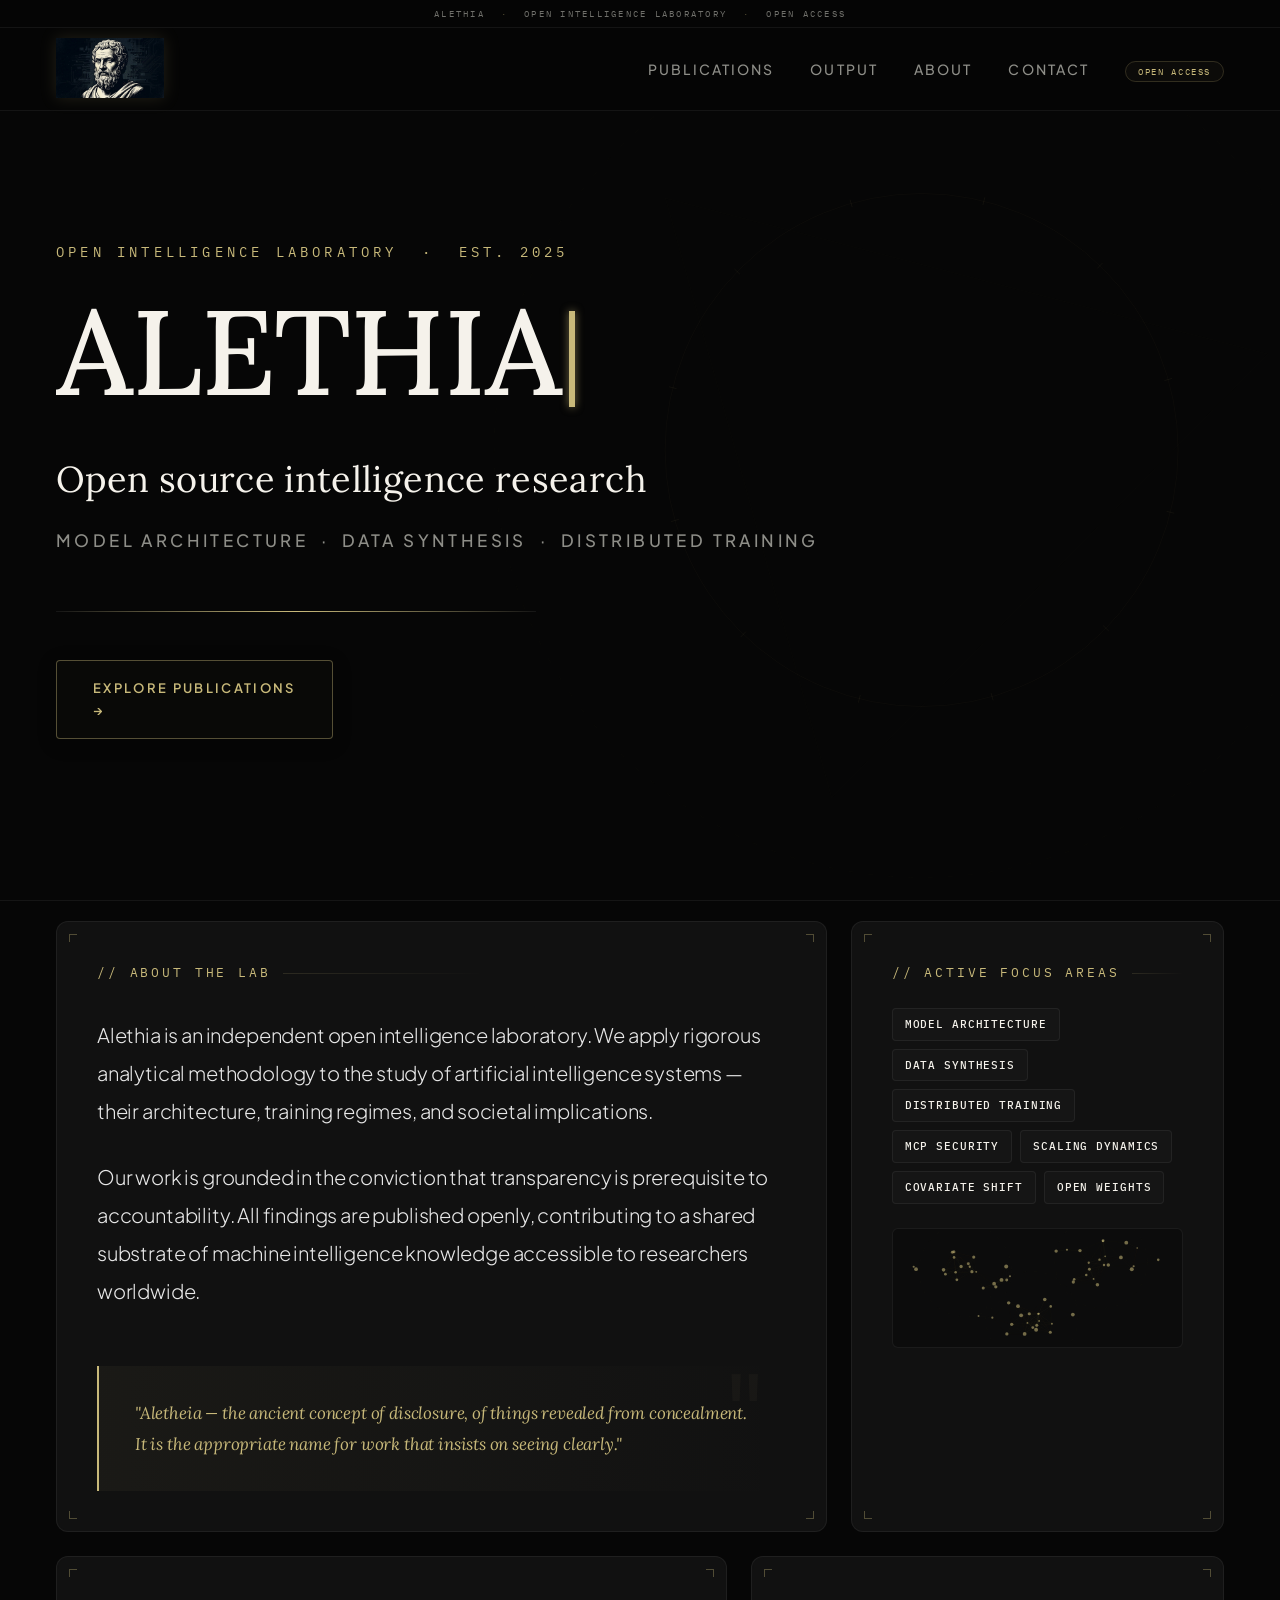
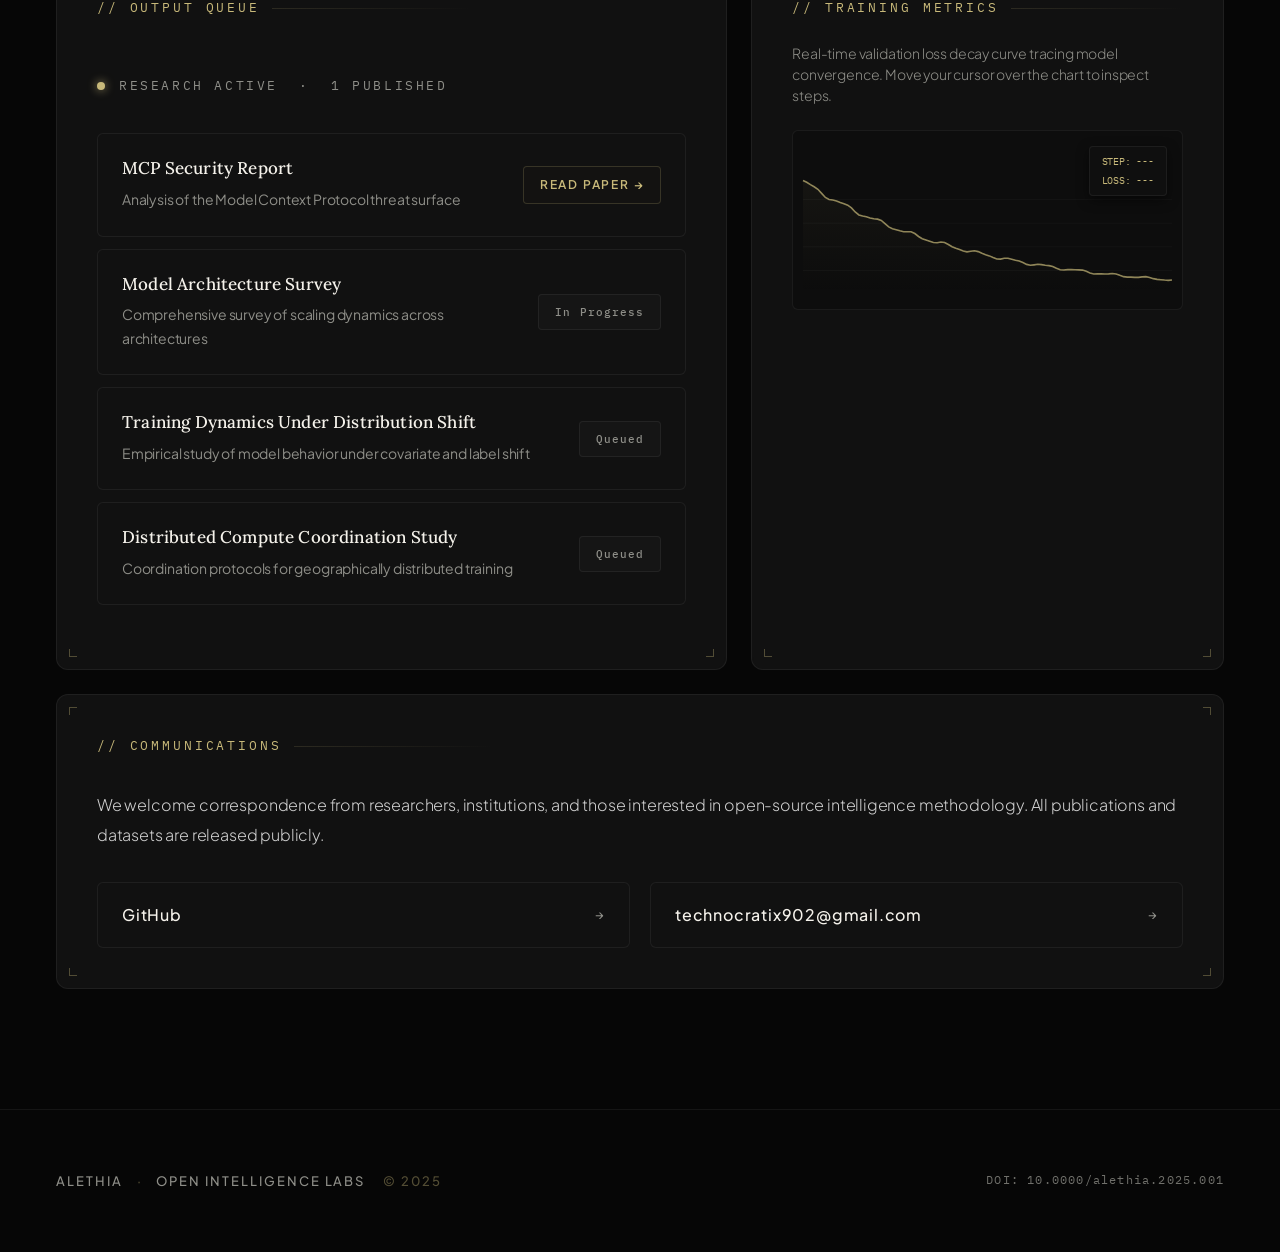
==== commit d3f231de: "chore: rename MCP security report to Alethia-MCP-Security-Report.pdf and update links" ====
--- a/index.html
+++ b/index.html
@@ -100,7 +100,7 @@
                         Research active &nbsp;·&nbsp; 1 published
                     </div>
                     
-                    <a href="papers/aletheia-mcp-security-report.pdf" target="_blank" rel="noopener" class="pub-item" style="padding: 24px; margin-bottom: 12px; border-radius: 6px;">
+                    <a href="papers/Alethia-MCP-Security-Report.pdf" target="_blank" rel="noopener" class="pub-item" style="padding: 24px; margin-bottom: 12px; border-radius: 6px;">
                         <div class="pub-item-info">
                             <h4 style="font-size: 17px;">MCP Security Report</h4>
                             <p style="font-size: 14px;">Analysis of the Model Context Protocol threat surface</p>
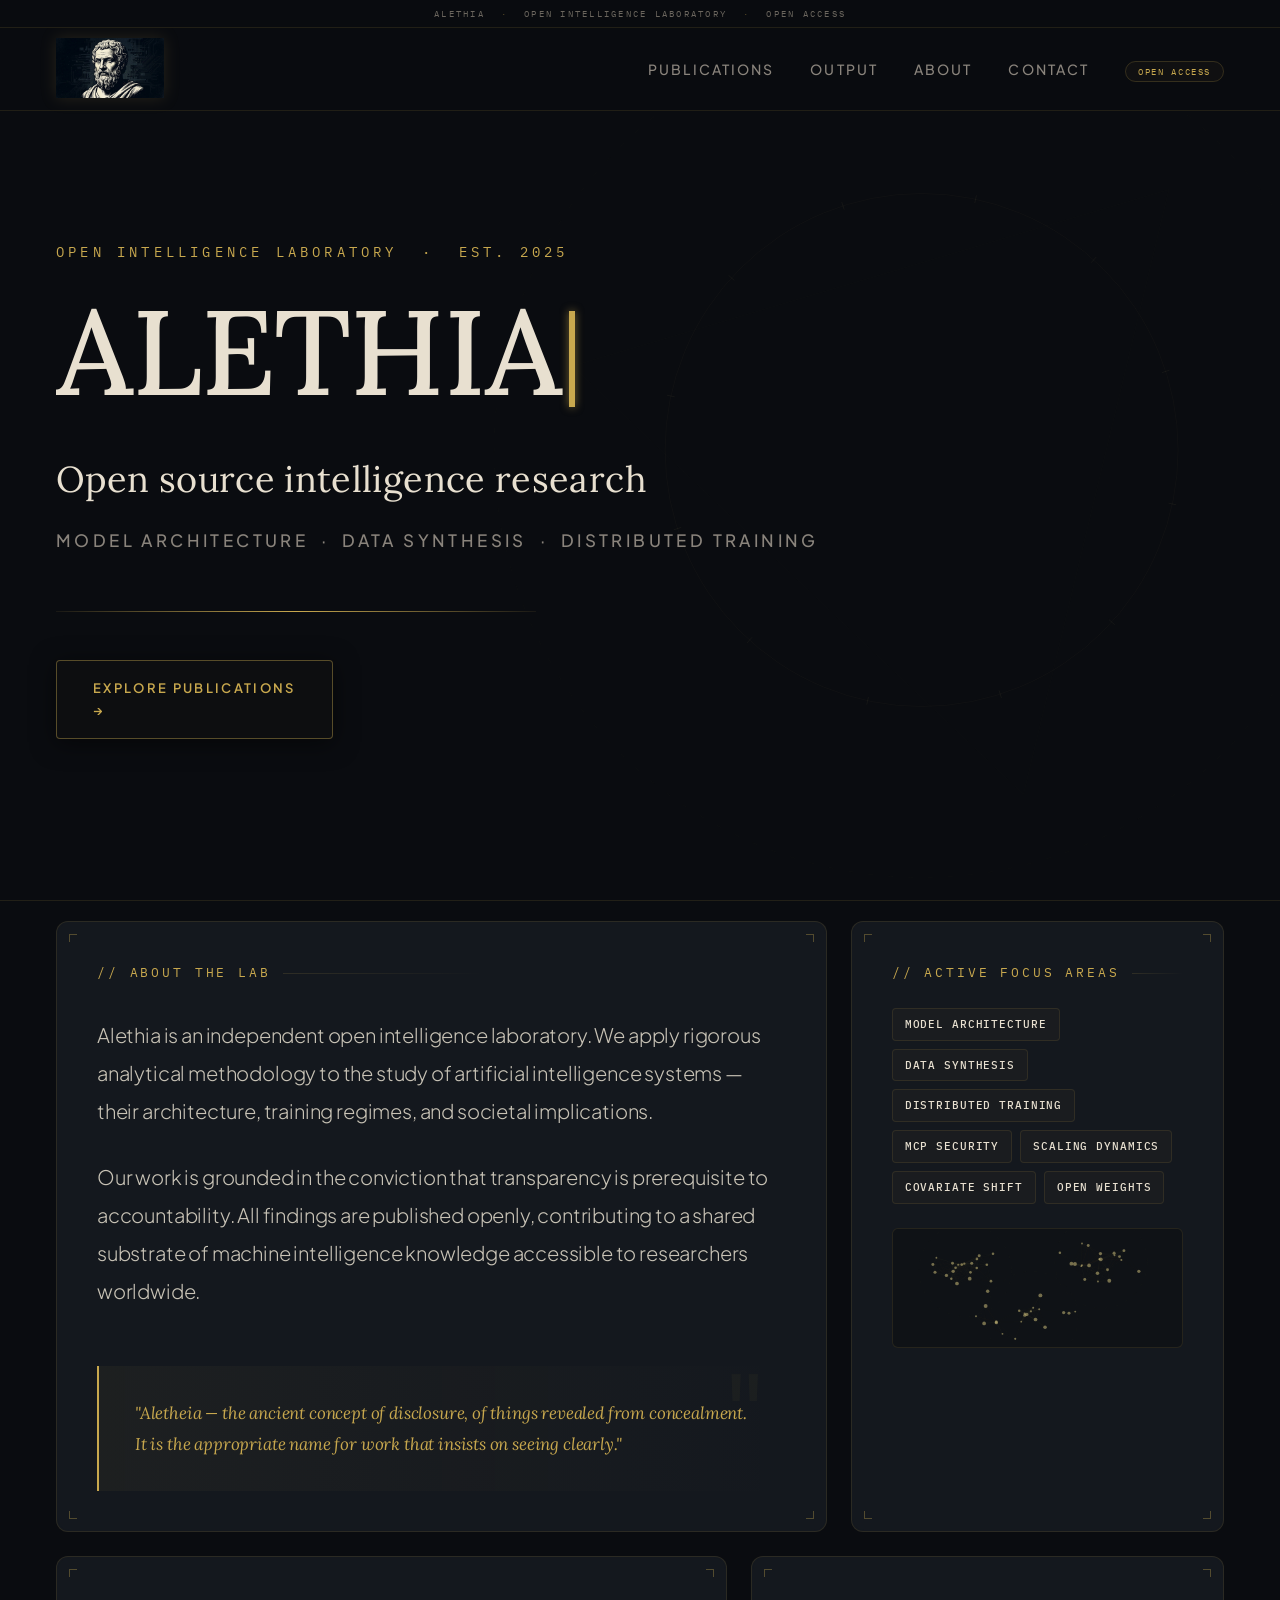
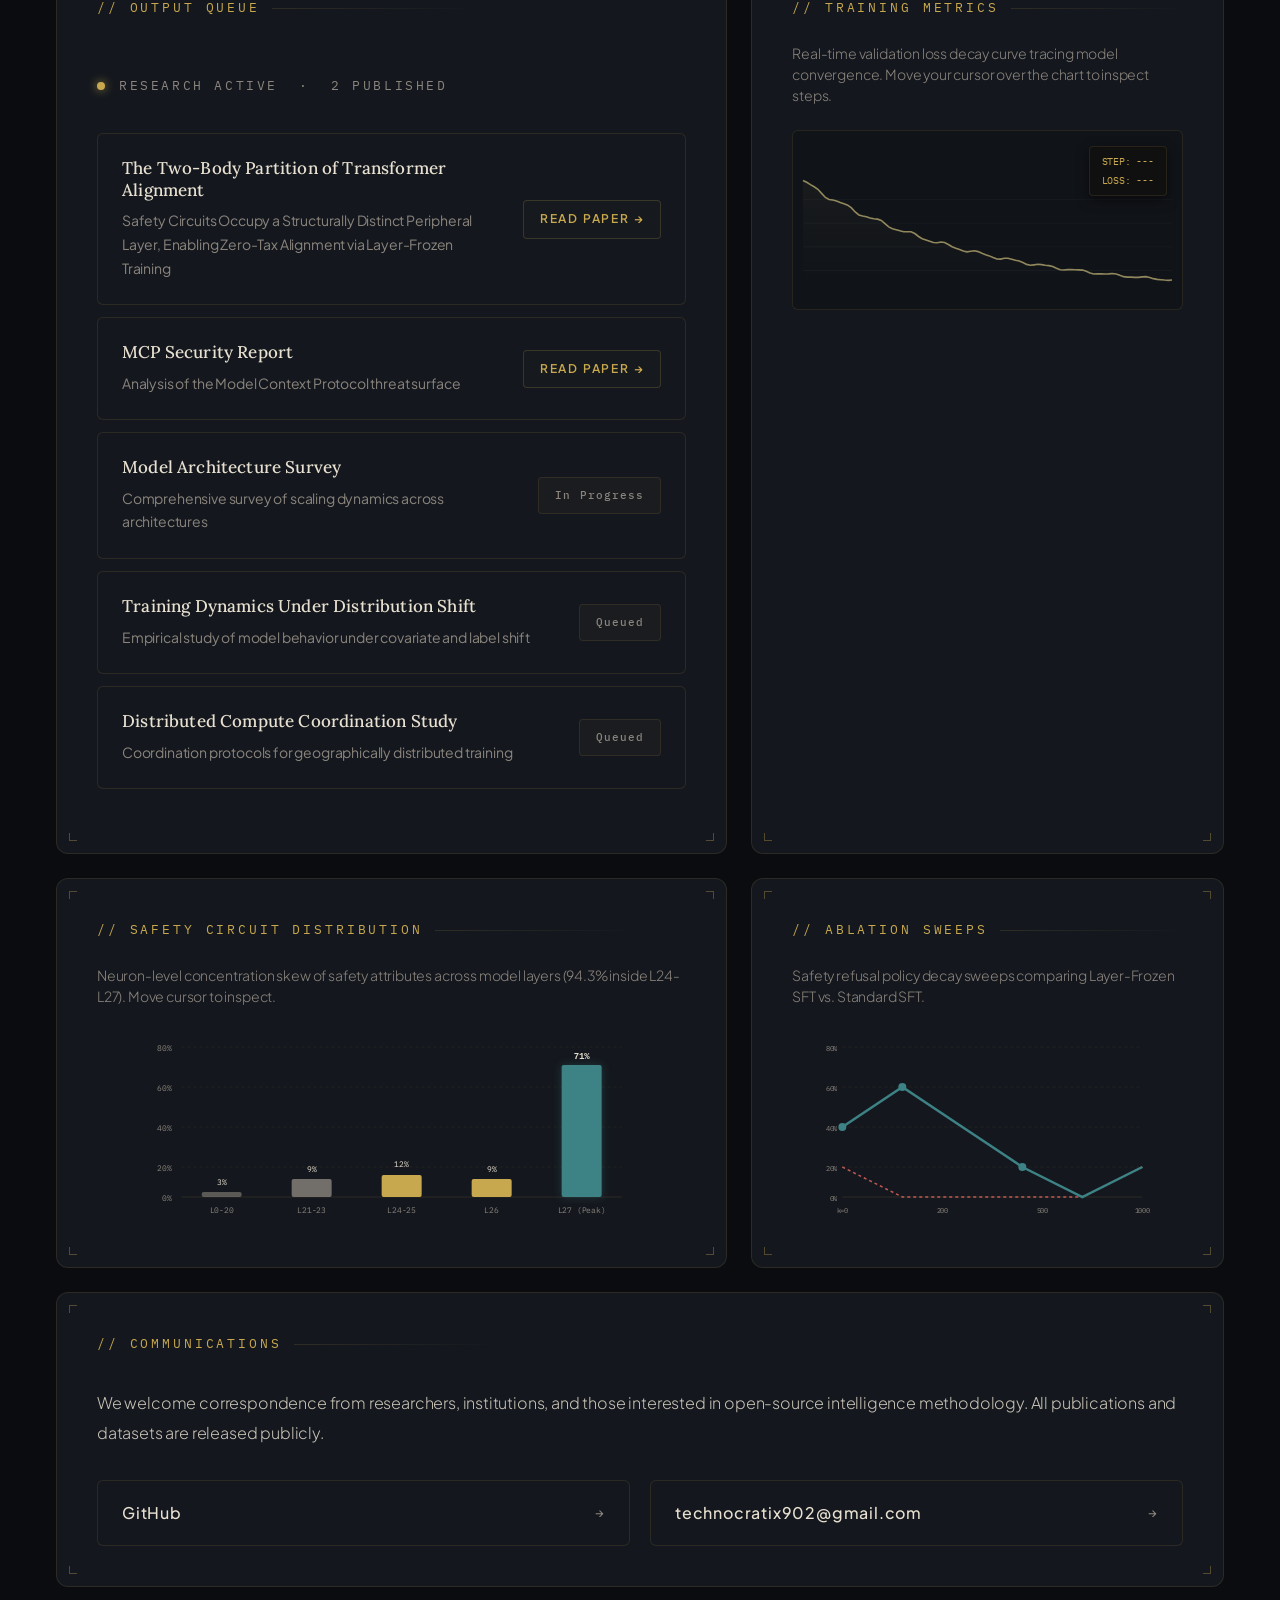
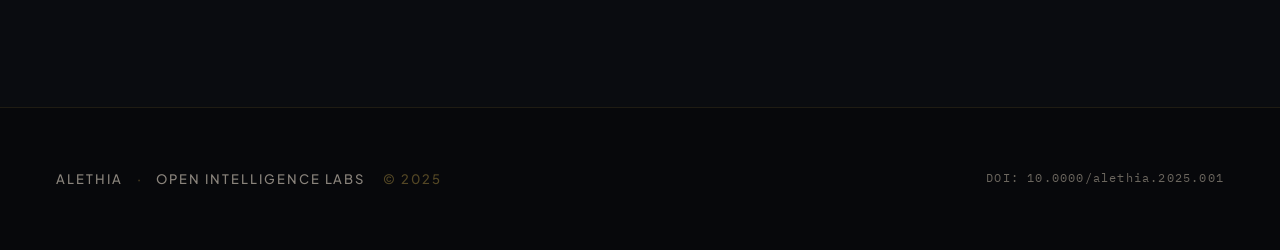
==== commit d20ee75e: "Added Inbuilt PDF Veiwer" ====
--- a/index.html
+++ b/index.html
@@ -97,8 +97,18 @@
                 <div class="output-pending">
                     <div class="output-status">
                         <span class="output-status-dot"></span>
-                        Research active &nbsp;·&nbsp; 1 published
+                        Research active &nbsp;·&nbsp; 2 published
                     </div>
+
+                    <a href="papers/Paper-1.pdf" target="_blank" rel="noopener" class="pub-item" style="padding: 24px; margin-bottom: 12px; border-radius: 6px;">
+                        <div class="pub-item-info">
+                            <h4 style="font-size: 17px;">The Two-Body Partition of Transformer Alignment</h4>
+                            <p style="font-size: 14px;">Safety Circuits Occupy a Structurally Distinct Peripheral Layer, Enabling Zero-Tax Alignment via Layer-Frozen Training</p>
+                        </div>
+                        <span class="pub-item-link" style="padding: 8px 16px; font-size: 12px;">
+                            Read Paper →
+                        </span>
+                    </a>
                     
                     <a href="papers/Alethia-MCP-Security-Report.pdf" target="_blank" rel="noopener" class="pub-item" style="padding: 24px; margin-bottom: 12px; border-radius: 6px;">
                         <div class="pub-item-info">
@@ -156,7 +166,109 @@
             </div>
         </div>
 
-        <!-- CONTACT CARD (Span 12) - ROW 3 -->
+        <!-- SAFETY CIRCUIT DISTRIBUTION CARD (Span 7) - ROW 3 -->
+        <div class="bento-card span-7" id="circuit-dist-card">
+            <div class="tech-corner tl"></div><div class="tech-corner tr"></div>
+            <div class="tech-corner bl"></div><div class="tech-corner br"></div>
+            <div>
+                <div class="section-label" style="margin-bottom: 24px;">// Safety Circuit Distribution</div>
+                <p style="font-family: var(--font-sans); font-size: 14px; color: var(--muted); font-weight: 300; line-height: 1.5; margin-bottom: 8px;">
+                    Neuron-level concentration skew of safety attributes across model layers (94.3% inside L24-L27). Move cursor to inspect.
+                </p>
+                <!-- SVG Bar Graph -->
+                <div style="position:relative; width:100%; height:200px; margin-top:20px;">
+                    <svg viewBox="0 0 500 200" width="100%" height="100%" style="overflow:visible;">
+                        <!-- Grid Lines -->
+                        <line x1="40" y1="20" x2="480" y2="20" stroke="rgba(181,140,61,0.08)" stroke-dasharray="3,3" />
+                        <line x1="40" y1="60" x2="480" y2="60" stroke="rgba(181,140,61,0.08)" stroke-dasharray="3,3" />
+                        <line x1="40" y1="100" x2="480" y2="100" stroke="rgba(181,140,61,0.08)" stroke-dasharray="3,3" />
+                        <line x1="40" y1="140" x2="480" y2="140" stroke="rgba(181,140,61,0.08)" stroke-dasharray="3,3" />
+                        <line x1="40" y1="170" x2="480" y2="170" stroke="rgba(181,140,61,0.15)" />
+                        
+                        <!-- Y Labels -->
+                        <text x="30" y="24" font-size="8" fill="var(--muted)" font-family="var(--font-mono)" text-anchor="end">80%</text>
+                        <text x="30" y="64" font-size="8" fill="var(--muted)" font-family="var(--font-mono)" text-anchor="end">60%</text>
+                        <text x="30" y="104" font-size="8" fill="var(--muted)" font-family="var(--font-mono)" text-anchor="end">40%</text>
+                        <text x="30" y="144" font-size="8" fill="var(--muted)" font-family="var(--font-mono)" text-anchor="end">20%</text>
+                        <text x="30" y="174" font-size="8" fill="var(--muted)" font-family="var(--font-mono)" text-anchor="end">0%</text>
+                        
+                        <!-- L0-20 -->
+                        <rect x="60" y="165" width="40" height="5" fill="var(--muted)" rx="2" style="transition:var(--transition); opacity:0.6; cursor:pointer;" onmouseover="this.style.fill='var(--gold)';" onmouseout="this.style.fill='var(--muted)';" />
+                        <text x="80" y="186" font-size="8" fill="var(--muted)" font-family="var(--font-mono)" text-anchor="middle">L0-20</text>
+                        <text x="80" y="158" font-size="8" fill="var(--parchment)" font-family="var(--font-mono)" text-anchor="middle">3%</text>
+                        
+                        <!-- L21-23 -->
+                        <rect x="150" y="152" width="40" height="18" fill="var(--muted)" rx="2" style="transition:var(--transition); opacity:0.8; cursor:pointer;" onmouseover="this.style.fill='var(--gold)';" onmouseout="this.style.fill='var(--muted)';" />
+                        <text x="170" y="186" font-size="8" fill="var(--muted)" font-family="var(--font-mono)" text-anchor="middle">L21-23</text>
+                        <text x="170" y="145" font-size="8" fill="var(--parchment)" font-family="var(--font-mono)" text-anchor="middle">9%</text>
+                        
+                        <!-- L24-25 -->
+                        <rect x="240" y="148" width="40" height="22" fill="var(--gold)" rx="2" style="transition:var(--transition); cursor:pointer;" onmouseover="this.style.fill='#3D8285';" onmouseout="this.style.fill='var(--gold)';" />
+                        <text x="260" y="186" font-size="8" fill="var(--muted)" font-family="var(--font-mono)" text-anchor="middle">L24-25</text>
+                        <text x="260" y="140" font-size="8" fill="var(--parchment)" font-family="var(--font-mono)" text-anchor="middle">12%</text>
+                        
+                        <!-- L26 -->
+                        <rect x="330" y="152" width="40" height="18" fill="var(--gold)" rx="2" style="transition:var(--transition); cursor:pointer;" onmouseover="this.style.fill='#3D8285';" onmouseout="this.style.fill='var(--gold)';" />
+                        <text x="350" y="186" font-size="8" fill="var(--muted)" font-family="var(--font-mono)" text-anchor="middle">L26</text>
+                        <text x="350" y="145" font-size="8" fill="var(--parchment)" font-family="var(--font-mono)" text-anchor="middle">9%</text>
+                        
+                        <!-- L27 -->
+                        <rect x="420" y="38" width="40" height="132" fill="#3D8285" rx="2" style="transition:var(--transition); cursor:pointer; filter:drop-shadow(0 0 4px rgba(61,130,133,0.3));" onmouseover="this.style.fill='var(--gold)';" onmouseout="this.style.fill='#3D8285';" />
+                        <text x="440" y="186" font-size="8" fill="var(--muted)" font-family="var(--font-mono)" text-anchor="middle">L27 (Peak)</text>
+                        <text x="440" y="32" font-size="9" fill="var(--parchment)" font-family="var(--font-mono)" font-weight="600" text-anchor="middle">71%</text>
+                    </svg>
+                </div>
+            </div>
+        </div>
+
+        <!-- REFUSAL SWEEPS CARD (Span 5) - ROW 3 -->
+        <div class="bento-card span-5" id="sweeps-card">
+            <div class="tech-corner tl"></div><div class="tech-corner tr"></div>
+            <div class="tech-corner bl"></div><div class="tech-corner br"></div>
+            <div>
+                <div class="section-label" style="margin-bottom: 24px;">// Ablation Sweeps</div>
+                <p style="font-family: var(--font-sans); font-size: 14px; color: var(--muted); font-weight: 300; line-height: 1.5; margin-bottom: 8px;">
+                    Safety refusal policy decay sweeps comparing Layer-Frozen SFT vs. Standard SFT.
+                </p>
+                <!-- SVG Line Graph -->
+                <div style="position:relative; width:100%; height:200px; margin-top:20px;">
+                    <svg viewBox="0 0 350 200" width="100%" height="100%" style="overflow:visible;">
+                        <!-- Grid Lines -->
+                        <line x1="30" y1="20" x2="330" y2="20" stroke="rgba(181,140,61,0.08)" stroke-dasharray="3,3" />
+                        <line x1="30" y1="60" x2="330" y2="60" stroke="rgba(181,140,61,0.08)" stroke-dasharray="3,3" />
+                        <line x1="30" y1="100" x2="330" y2="100" stroke="rgba(181,140,61,0.08)" stroke-dasharray="3,3" />
+                        <line x1="30" y1="140" x2="330" y2="140" stroke="rgba(181,140,61,0.08)" stroke-dasharray="3,3" />
+                        <line x1="30" y1="170" x2="330" y2="170" stroke="rgba(181,140,61,0.15)" />
+                        
+                        <!-- Labels -->
+                        <text x="25" y="24" font-size="7" fill="var(--muted)" font-family="var(--font-mono)" text-anchor="end">80%</text>
+                        <text x="25" y="64" font-size="7" fill="var(--muted)" font-family="var(--font-mono)" text-anchor="end">60%</text>
+                        <text x="25" y="104" font-size="7" fill="var(--muted)" font-family="var(--font-mono)" text-anchor="end">40%</text>
+                        <text x="25" y="144" font-size="7" fill="var(--muted)" font-family="var(--font-mono)" text-anchor="end">20%</text>
+                        <text x="25" y="174" font-size="7" fill="var(--muted)" font-family="var(--font-mono)" text-anchor="end">0%</text>
+                        
+                        <text x="30" y="186" font-size="7" fill="var(--muted)" font-family="var(--font-mono)" text-anchor="middle">k=0</text>
+                        <text x="130" y="186" font-size="7" fill="var(--muted)" font-family="var(--font-mono)" text-anchor="middle">200</text>
+                        <text x="230" y="186" font-size="7" fill="var(--muted)" font-family="var(--font-mono)" text-anchor="middle">500</text>
+                        <text x="330" y="186" font-size="7" fill="var(--muted)" font-family="var(--font-mono)" text-anchor="middle">1000</text>
+                        
+                        <!-- Control line -->
+                        <path d="M 30 140 L 90 170 L 150 170 L 210 170 L 270 170 L 330 140" 
+                              fill="none" stroke="#C25953" stroke-width="1.5" stroke-dasharray="3,3" />
+                              
+                        <!-- LFSFT line -->
+                        <path d="M 30 100 L 90 60 L 150 100 L 210 140 L 270 170 L 330 140" 
+                              fill="none" stroke="#3D8285" stroke-width="2.5" />
+                              
+                        <circle cx="30" cy="100" r="4" fill="#3D8285" />
+                        <circle cx="90" cy="60" r="4" fill="#3D8285" />
+                        <circle cx="210" cy="140" r="4" fill="#3D8285" />
+                    </svg>
+                </div>
+            </div>
+        </div>
+
+        <!-- CONTACT CARD (Span 12) - ROW 4 -->
         <div class="bento-card span-12" id="contact">
             <div class="tech-corner tl"></div><div class="tech-corner tr"></div>
             <div class="tech-corner bl"></div><div class="tech-corner br"></div>
@@ -777,5 +889,72 @@
   document.querySelectorAll('.reveal').forEach(function(el) { observer.observe(el); });
 })();
 </script>
+<!-- ─── INLINE PDF VIEWER OVERLAY ─── -->
+<div class="pdf-viewer-overlay" id="pdfViewer">
+  <div class="pdf-viewer-backdrop" id="pdfViewerBackdrop"></div>
+  <div class="pdf-viewer-container">
+    <div class="pdf-viewer-toolbar">
+      <span class="pdf-viewer-title" id="pdfViewerTitle">Paper</span>
+      <div class="pdf-viewer-toolbar-actions">
+        <button class="pdf-viewer-btn" id="pdfViewerDownload">Download</button>
+        <button class="pdf-viewer-btn pdf-viewer-btn-close" id="pdfViewerClose">Close</button>
+      </div>
+    </div>
+    <iframe class="pdf-viewer-iframe" id="pdfViewerIframe"></iframe>
+  </div>
+</div>
+
+<script>
+(function(){
+  var overlay = document.getElementById('pdfViewer');
+  var iframe = document.getElementById('pdfViewerIframe');
+  var titleEl = document.getElementById('pdfViewerTitle');
+  var backdrop = document.getElementById('pdfViewerBackdrop');
+  var closeBtn = document.getElementById('pdfViewerClose');
+  var downloadBtn = document.getElementById('pdfViewerDownload');
+  var currentSrc = '';
+
+  var PdfViewer = {
+    open: function(src, title) {
+      currentSrc = src;
+      iframe.src = src;
+      titleEl.textContent = title || 'Paper';
+      overlay.classList.add('active');
+      document.body.style.overflow = 'hidden';
+    },
+    close: function() {
+      overlay.classList.remove('active');
+      document.body.style.overflow = '';
+      setTimeout(function() { iframe.src = ''; }, 300);
+    },
+    download: function() {
+      if (currentSrc) {
+        var a = document.createElement('a');
+        a.href = currentSrc;
+        a.download = currentSrc.split('/').pop();
+        a.click();
+      }
+    }
+  };
+
+  backdrop.addEventListener('click', function() { PdfViewer.close(); });
+  closeBtn.addEventListener('click', function() { PdfViewer.close(); });
+  downloadBtn.addEventListener('click', function() { PdfViewer.download(); });
+  document.addEventListener('keydown', function(e) {
+    if (e.key === 'Escape') PdfViewer.close();
+  });
+
+  document.querySelectorAll('a[href$=".pdf"]').forEach(function(link) {
+    link.addEventListener('click', function(e) {
+      e.preventDefault();
+      var title = '';
+      var h4 = this.querySelector('h4');
+      if (h4) title = h4.innerText;
+      PdfViewer.open(this.href, title);
+    });
+  });
+})();
+</script>
+
 </body>
 </html>
--- a/style.css
+++ b/style.css
@@ -3,15 +3,17 @@
 
 /* ─── DESIGN TOKENS & VARIABLES ───────────────────────────── */
 :root {
-    --void:           #060606;
-    --gold:           #c8b97a;
-    --gold-rgb:       200, 185, 122;
-    --parchment:      #f5f2eb;
-    --surface:        #111111;
-    --surface-hover:  #161616;
-    --surface-border: rgba(255, 255, 255, 0.06);
-    --muted:          #8e8e88;
-    --dim:            #70706b;
+    --void:           #0A0C10; /* Deep void background */
+    --void-rgb:       10, 12, 16;
+    --gold:           #C8A84E; /* Warm gold accent */
+    --gold-rgb:       200, 168, 78;
+    --parchment:      #E8E0D0; /* Warm off-white text */
+    --parchment-rgb:  232, 224, 208;
+    --surface:        #14181E; /* Card surface */
+    --surface-hover:  #1A1F26; /* Card hover surface */
+    --surface-border: rgba(200, 168, 78, 0.12); /* Gold-tinged border */
+    --muted:          #8A847C; /* Muted secondary text */
+    --dim:            #6B665E; /* Dim tertiary text */
     --font-serif:     'Lora', Georgia, serif;
     --font-sans:      'Plus Jakarta Sans', system-ui, -apple-system, sans-serif;
     --font-mono:      'IBM Plex Mono', 'Fira Code', 'JetBrains Mono', monospace;
@@ -111,7 +113,7 @@
     justify-content: center;
     gap: 16px;
     padding: 6px 56px;
-    background: rgba(6, 6, 6, 0.9);
+    background: rgba(var(--void-rgb), 0.95);
     border-bottom: 1px solid var(--surface-border);
     font-family: var(--font-mono);
     font-size: 9px;
@@ -131,7 +133,7 @@
     align-items: center;
     justify-content: space-between;
     padding: 12px 56px;
-    background: rgba(6, 6, 6, 0.7);
+    background: rgba(var(--void-rgb), 0.85);
     border-bottom: 1px solid var(--surface-border);
     backdrop-filter: blur(12px) saturate(180%);
     transition: var(--transition);
@@ -311,7 +313,7 @@
     width: 480px;
     max-width: 100%;
     height: 1px;
-    background: rgba(255,255,255,0.06);
+    background: rgba(var(--gold-rgb), 0.08);
     margin-bottom: 48px;
     position: relative;
     overflow: hidden;
@@ -350,7 +352,7 @@
     position: relative;
     z-index: 1;
     width: fit-content;
-    box-shadow: 0 4px 20px rgba(0, 0, 0, 0.2);
+    box-shadow: 0 4px 24px rgba(0, 0, 0, 0.5);
     transition: var(--transition);
 }
 
@@ -419,7 +421,7 @@
     font-size: 20px;
     font-weight: 300;
     line-height: 1.9;
-    color: rgba(255, 255, 255, 0.9);
+    color: rgba(232, 224, 208, 0.85);
 }
 
 .about-text p strong {
@@ -551,7 +553,7 @@
     letter-spacing: 0.08em;
     color: var(--parchment);
     padding: 6px 12px;
-    background: rgba(255, 255, 255, 0.02);
+    background: rgba(var(--gold-rgb), 0.03);
     border: 1px solid var(--surface-border);
     border-radius: 4px;
     text-transform: uppercase;
@@ -774,7 +776,7 @@
     border: 1px solid var(--surface-border);
     padding: 8px 16px;
     border-radius: 4px;
-    background: rgba(255, 255, 255, 0.02);
+    background: rgba(var(--gold-rgb), 0.03);
 }
 
 /* ─── CONTACT GRID ─────────────────────────────────────────── */
@@ -789,7 +791,7 @@
     font-family: var(--font-sans);
     font-size: 17px;
     font-weight: 300;
-    color: rgba(255, 255, 255, 0.8);
+    color: rgba(232, 224, 208, 0.85);
     line-height: 1.9;
 }
 
@@ -842,7 +844,7 @@
     display: flex;
     align-items: center;
     justify-content: space-between;
-    background: rgba(6, 6, 6, 0.5);
+    background: rgba(0, 0, 0, 0.3);
 }
 
 .footer-left {
@@ -1128,3 +1130,119 @@
     width: 100%;
     height: 100%;
 }
+
+/* ─── INLINE PDF VIEWER ───────────────────────────────────── */
+.pdf-viewer-overlay {
+    position: fixed;
+    inset: 0;
+    z-index: 9999;
+    display: flex;
+    align-items: center;
+    justify-content: center;
+    opacity: 0;
+    visibility: hidden;
+    transition: opacity 0.3s ease, visibility 0.3s ease;
+}
+
+.pdf-viewer-overlay.active {
+    opacity: 1;
+    visibility: visible;
+}
+
+.pdf-viewer-backdrop {
+    position: absolute;
+    inset: 0;
+    background: rgba(0, 0, 0, 0.7);
+    backdrop-filter: blur(4px);
+}
+
+.pdf-viewer-container {
+    position: relative;
+    width: 90vw;
+    height: 88vh;
+    background: var(--surface);
+    border: 1px solid var(--surface-border);
+    border-radius: 10px;
+    display: flex;
+    flex-direction: column;
+    overflow: hidden;
+    box-shadow: 0 24px 64px rgba(0,0,0,0.6);
+    z-index: 1;
+}
+
+.pdf-viewer-toolbar {
+    display: flex;
+    align-items: center;
+    justify-content: space-between;
+    padding: 12px 20px;
+    background: rgba(0,0,0,0.3);
+    border-bottom: 1px solid var(--surface-border);
+    flex-shrink: 0;
+}
+
+.pdf-viewer-title {
+    font-family: var(--font-sans);
+    font-size: 14px;
+    font-weight: 500;
+    color: var(--parchment);
+    white-space: nowrap;
+    overflow: hidden;
+    text-overflow: ellipsis;
+    max-width: 60%;
+}
+
+.pdf-viewer-toolbar-actions {
+    display: flex;
+    gap: 8px;
+    flex-shrink: 0;
+}
+
+.pdf-viewer-btn {
+    font-family: var(--font-sans);
+    font-size: 12px;
+    font-weight: 600;
+    letter-spacing: 0.1em;
+    text-transform: uppercase;
+    padding: 8px 16px;
+    border: 1px solid var(--surface-border);
+    border-radius: 4px;
+    background: rgba(var(--gold-rgb), 0.05);
+    color: var(--parchment);
+    cursor: pointer;
+    transition: var(--transition);
+}
+
+.pdf-viewer-btn:hover {
+    background: rgba(var(--gold-rgb), 0.15);
+    border-color: rgba(var(--gold-rgb), 0.3);
+    color: var(--gold);
+}
+
+.pdf-viewer-btn-close {
+    background: rgba(255,255,255,0.03);
+}
+
+.pdf-viewer-btn-close:hover {
+    background: rgba(200, 80, 70, 0.15);
+    border-color: rgba(200, 80, 70, 0.3);
+    color: #E07A6A;
+}
+
+.pdf-viewer-iframe {
+    flex-grow: 1;
+    width: 100%;
+    border: none;
+    background: #1a1a1a;
+}
+
+@media (max-width: 768px) {
+    .pdf-viewer-container {
+        width: 100vw;
+        height: 100vh;
+        border-radius: 0;
+    }
+    .pdf-viewer-title {
+        max-width: 40%;
+        font-size: 12px;
+    }
+}
